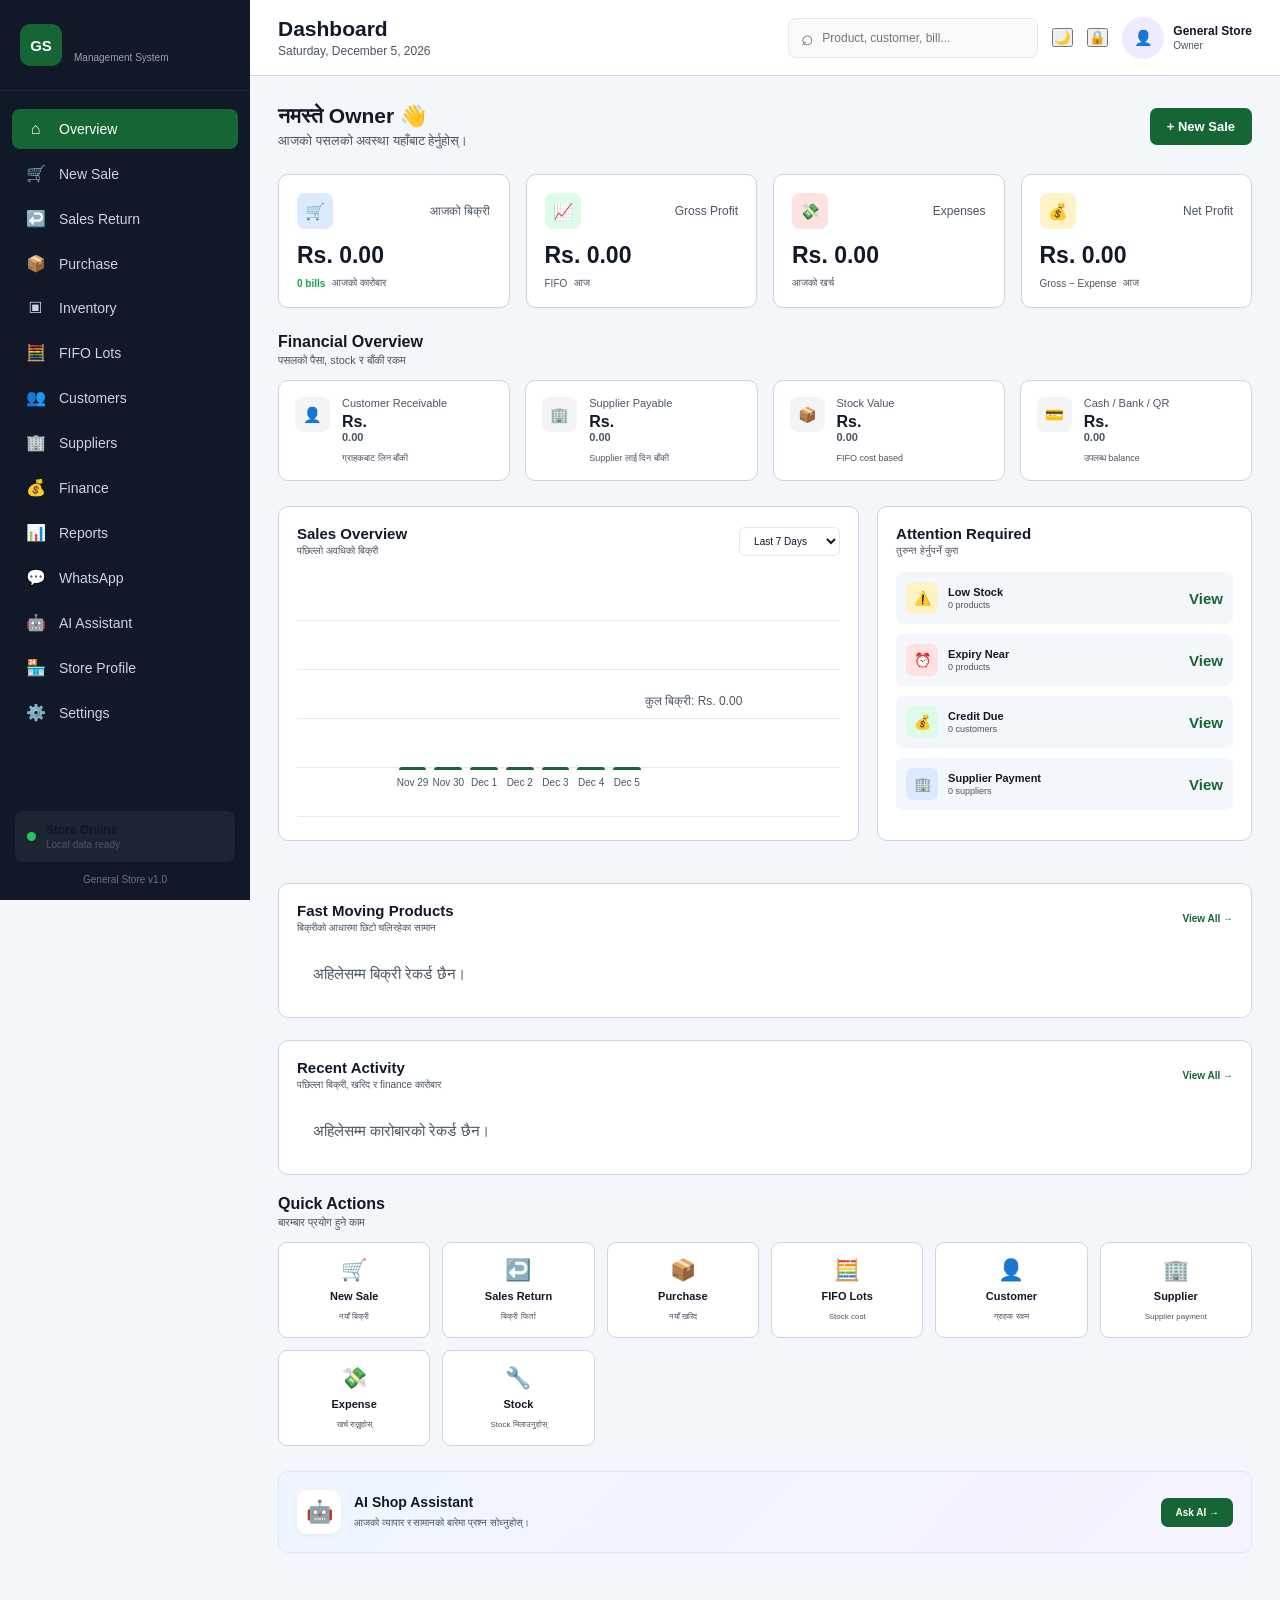
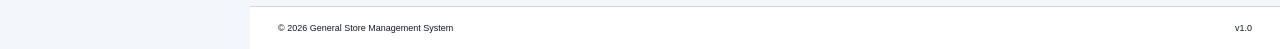
==== index.html @ 4a1b488b "Refactor HTML structure and clean up styles" ====
<!DOCTYPE html>
<html lang="ne">
<head>
  <meta charset="UTF-8">
  <meta name="viewport" content="width=device-width, initial-scale=1.0, viewport-fit=cover">
  <title>General Store Management - Dashboard</title>
  <meta name="description" content="General Store Management and Billing System">
  <meta name="theme-color" content="#071b35">

  <link rel="manifest" href="./manifest.json">
  <link rel="icon" type="image/png" sizes="192x192" href="./gs192.png">
  <link rel="apple-touch-icon" href="./gs192.png">
  <link rel="stylesheet" href="./style.css?v=20261011-2">
  <script src="./appearance.js?v=20261011-2"></script>

  <style>
    #appSplash {
      position: fixed; inset: 0; z-index: 99999;
      display: flex; align-items: center; justify-content: center;
      flex-direction: column; gap: 14px;
      background: #071b35; color: #fff;
      font-family: system-ui, sans-serif;
      transition: opacity .3s ease;
    }
    #appSplash .splash-logo {
      width: 76px; height: 76px; border-radius: 22px;
      display: grid; place-items: center;
      background: #ec00ed; color: #fff;
      font-size: 27px; font-weight: 800;
    }
    #appSplash .splash-title { font-size: 20px; font-weight: 700; }
    #appSplash .splash-loading { font-size: 13px; opacity: .75; }
    #dashboardError {
      display: none; margin: 12px; padding: 12px;
      border-radius: 10px; background: #7f1d1d; color: #fff;
      overflow-wrap: anywhere;
    }
    .bottom-navigation { display: none; }
    .profile { text-decoration: none; color: inherit; }
    .profile-avatar {
      width: 42px; height: 42px; border-radius: 50%;
      display: grid; place-items: center; overflow: hidden;
      background: #f0eaff; color: #a000b7; font-weight: 800;
    }
    .profile-avatar img { width: 100%; height: 100%; object-fit: cover; }

    @media (max-width: 768px) {
      body.dashboard-page {
        padding-bottom: calc(76px + env(safe-area-inset-bottom));
      }
      .bottom-navigation {
        position: fixed; z-index: 5000; left: 0; right: 0; bottom: 0;
        display: grid; grid-template-columns: repeat(5, minmax(0, 1fr));
        padding: 8px 3px calc(8px + env(safe-area-inset-bottom));
        background: #111b2d; border-top: 1px solid #354056;
      }
      .bottom-navigation a {
        display: flex; align-items: center; justify-content: center;
        flex-direction: column; gap: 4px; min-height: 48px;
        color: #cbd5e1; text-decoration: none;
        font-size: 10px; min-width: 0;
      }
      .bottom-navigation .nav-icon { font-size: 19px; }
      .bottom-navigation a.active { color: #ff00ee; font-weight: 700; }
      .topbar-right .profile-info { display: none; }
    }
  </style>
</head>

<body class="dashboard-page">
  <div id="appSplash" role="status" aria-live="polite">
    <div class="splash-logo">GS</div>
    <div class="splash-title">General Store</div>
    <div class="splash-loading">Dashboard खुल्दैछ...</div>
  </div>

  <div id="dashboardError" role="alert"></div>
  <div class="overlay" id="overlay"></div>

  <aside class="sidebar" id="sidebar">
    <div class="logo-area">
      <div class="logo-icon">GS</div>
      <div>
        <h2 id="sidebarStoreName">General Store</h2>
        <span>Management System</span>
      </div>
    </div>

    <nav class="sidebar-menu">
      <a href="index.html" class="menu-item active">
        <span class="menu-icon">⌂</span><span>Overview</span>
      </a>
      <a href="sale.html" class="menu-item">
        <span class="menu-icon">🛒</span><span>New Sale</span>
      </a>
      <a href="sales-return.html" class="menu-item">
        <span class="menu-icon">↩️</span><span>Sales Return</span>
      </a>
      <a href="purchase.html" class="menu-item">
        <span class="menu-icon">📦</span><span>Purchase</span>
      </a>
      <a href="inventory.html" class="menu-item">
        <span class="menu-icon">▣</span><span>Inventory</span>
      </a>
      <a href="stock-lots.html" class="menu-item">
        <span class="menu-icon">🧮</span><span>FIFO Lots</span>
      </a>
      <a href="customers.html" class="menu-item">
        <span class="menu-icon">👥</span><span>Customers</span>
      </a>
      <a href="suppliers.html" class="menu-item">
        <span class="menu-icon">🏢</span><span>Suppliers</span>
      </a>
      <a href="finance.html" class="menu-item">
        <span class="menu-icon">💰</span><span>Finance</span>
      </a>
      <a href="reports.html" class="menu-item">
        <span class="menu-icon">📊</span><span>Reports</span>
      </a>
      <a href="whatsapp.html" class="menu-item">
        <span class="menu-icon">💬</span><span>WhatsApp</span>
      </a>
      <a href="ai.html" class="menu-item">
        <span class="menu-icon">🤖</span><span>AI Assistant</span>
      </a>
      <a href="store-profile.html" class="menu-item">
        <span class="menu-icon">🏪</span><span>Store Profile</span>
      </a>
      <a href="settings.html" class="menu-item">
        <span class="menu-icon">⚙️</span><span>Settings</span>
      </a>
    </nav>

    <div class="sidebar-bottom">
      <div class="store-status">
        <span class="status-dot"></span>
        <div>
          <strong>Store Online</strong>
          <small>Local data ready</small>
        </div>
      </div>
      <div class="version">General Store v1.0</div>
    </div>
  </aside>

  <main class="main-content">
    <header class="topbar">
      <div class="topbar-left">
        <button class="mobile-menu-btn" id="menuBtn"
          type="button" aria-label="Open navigation">☰</button>
        <div>
          <h1>Dashboard</h1>
          <p id="todayDate">आजको व्यापारको अवस्था</p>
        </div>
      </div>

      <div class="topbar-right">
        <div class="search-box">
          <span>⌕</span>
          <input type="search" id="searchInput"
            placeholder="Product, customer, bill..." aria-label="Search">
        </div>
        <button class="dash-tool-btn" id="themeBtn"
          type="button" title="Dark / Light Mode">🌙</button>
        <button class="dash-tool-btn" id="lockBtn"
          type="button" title="Lock Dashboard">🔒</button>

        <a class="profile" href="store-profile.html"
          aria-label="Open store profile">
          <div class="profile-avatar" id="profileAvatar">👤</div>
          <div class="profile-info">
            <strong id="profileName">General Store</strong>
            <small id="profileRole">Owner</small>
          </div>
        </a>
      </div>
    </header>

    <section class="dashboard-content">
      <div class="welcome-section">
        <div>
          <h2 id="welcomeTitle">नमस्ते 👋</h2>
          <p>आजको पसलको अवस्था यहाँबाट हेर्नुहोस्।</p>
        </div>
        <a href="sale.html" class="primary-btn">+ New Sale</a>
      </div>

      <div class="stats-grid">
        <div class="stat-card">
          <div class="stat-top">
            <div class="stat-icon sales-icon">🛒</div>
            <span class="stat-label">आजको बिक्री</span>
          </div>
          <div class="stat-value">Rs. <span id="todaySales">0</span></div>
          <div class="stat-bottom">
            <span class="positive" id="salesChange">आज</span>
            <span>आजको कारोबार</span>
          </div>
        </div>
        <div class="stat-card">
          <div class="stat-top">
            <div class="stat-icon profit-icon">📈</div>
            <span class="stat-label">Gross Profit</span>
          </div>
          <div class="stat-value">Rs. <span id="grossProfit">0</span></div>
          <div class="stat-bottom"><span>FIFO</span><span>आज</span></div>
        </div>
        <div class="stat-card">
          <div class="stat-top">
            <div class="stat-icon expense-icon">💸</div>
            <span class="stat-label">Expenses</span>
          </div>
          <div class="stat-value">Rs. <span id="expenses">0</span></div>
          <div class="stat-bottom"><span>आजको खर्च</span></div>
        </div>
        <div class="stat-card">
          <div class="stat-top">
            <div class="stat-icon net-profit-icon">💰</div>
            <span class="stat-label">Net Profit</span>
          </div>
          <div class="stat-value">Rs. <span id="netProfit">0</span></div>
          <div class="stat-bottom"><span>Gross − Expense</span><span>आज</span></div>
        </div>
      </div>

      <div class="section-title">
        <div>
          <h3>Financial Overview</h3>
          <p>पसलको पैसा, stock र बाँकी रकम</p>
        </div>
      </div>

      <div class="finance-grid">
        <div class="finance-card">
          <div class="finance-icon">👤</div>
          <div>
            <span>Customer Receivable</span>
            <strong>Rs. <span id="customerReceivable">0</span></strong>
            <small>ग्राहकबाट लिन बाँकी</small>
          </div>
        </div>
        <div class="finance-card">
          <div class="finance-icon">🏢</div>
          <div>
            <span>Supplier Payable</span>
            <strong>Rs. <span id="supplierPayable">0</span></strong>
            <small>Supplier लाई दिन बाँकी</small>
          </div>
        </div>
        <div class="finance-card">
          <div class="finance-icon">📦</div>
          <div>
            <span>Stock Value</span>
            <strong>Rs. <span id="stockValue">0</span></strong>
            <small>FIFO cost based</small>
          </div>
        </div>
        <div class="finance-card">
          <div class="finance-icon">💳</div>
          <div>
            <span>Cash / Bank / QR</span>
            <strong>Rs. <span id="availableBalance">0</span></strong>
            <small>उपलब्ध balance</small>
          </div>
        </div>
      </div>

      <div class="dashboard-grid">
        <div class="dashboard-card sales-overview">
          <div class="card-header">
            <div>
              <h3>Sales Overview</h3>
              <p>पछिल्लो अवधिको बिक्री</p>
            </div>
            <select id="salesPeriod" aria-label="Sales period">
              <option value="7">Last 7 Days</option>
              <option value="30">Last 30 Days</option>
            </select>
          </div>
          <div class="chart-area" id="salesChart"></div>
        </div>

        <div class="dashboard-card attention-card">
          <div class="card-header">
            <div>
              <h3>Attention Required</h3>
              <p>तुरुन्त हेर्नुपर्ने कुरा</p>
            </div>
          </div>
          <div class="attention-list">
            <div class="attention-item">
              <div class="attention-icon warning">⚠️</div>
              <div class="attention-text">
                <strong>Low Stock</strong>
                <span id="lowStockCount">0 products</span>
              </div>
              <a href="inventory.html">View</a>
            </div>
            <div class="attention-item">
              <div class="attention-icon danger">⏰</div>
              <div class="attention-text">
                <strong>Expiry Near</strong>
                <span id="expiryCount">0 products</span>
              </div>
              <a href="inventory.html">View</a>
            </div>
            <div class="attention-item">
              <div class="attention-icon money">💰</div>
              <div class="attention-text">
                <strong>Credit Due</strong>
                <span id="creditDueCount">0 customers</span>
              </div>
              <a href="customers.html">View</a>
            </div>
            <div class="attention-item">
              <div class="attention-icon supplier">🏢</div>
              <div class="attention-text">
                <strong>Supplier Payment</strong>
                <span id="supplierDueCount">0 suppliers</span>
              </div>
              <a href="suppliers.html">View</a>
            </div>
          </div>
        </div>
      </div>

      <div class="dashboard-card" style="margin-top:22px">
        <div class="card-header">
          <div>
            <h3>Fast Moving Products</h3>
            <p>बिक्रीको आधारमा छिटो चलिरहेका सामान</p>
          </div>
          <a href="inventory.html" class="text-btn">View All →</a>
        </div>
        <div class="data-table-wrap" id="fastMovingArea"></div>
      </div>

      <div class="dashboard-card" style="margin-top:22px">
        <div class="card-header">
          <div>
            <h3>Recent Activity</h3>
            <p>पछिल्ला बिक्री, खरिद र finance कारोबार</p>
          </div>
          <a href="reports.html" class="text-btn">View All →</a>
        </div>
        <div class="data-table-wrap" id="recentActivityArea"></div>
      </div>

      <div class="section-title quick-title">
        <div>
          <h3>Quick Actions</h3>
          <p>बारम्बार प्रयोग हुने काम</p>
        </div>
      </div>

      <div class="quick-actions">
        <a href="sale.html" class="quick-action">
          <span>🛒</span><strong>New Sale</strong><small>नयाँ बिक्री</small>
        </a>
        <a href="sales-return.html" class="quick-action">
          <span>↩️</span><strong>Sales Return</strong><small>बिक्री फिर्ता</small>
        </a>
        <a href="purchase.html" class="quick-action">
          <span>📦</span><strong>Purchase</strong><small>नयाँ खरिद</small>
        </a>
        <a href="stock-lots.html" class="quick-action">
          <span>🧮</span><strong>FIFO Lots</strong><small>Stock cost</small>
        </a>
        <a href="customers.html" class="quick-action">
          <span>👤</span><strong>Customer</strong><small>ग्राहक रकम</small>
        </a>
        <a href="suppliers.html" class="quick-action">
          <span>🏢</span><strong>Supplier</strong><small>Supplier payment</small>
        </a>
        <a href="finance.html" class="quick-action">
          <span>💸</span><strong>Expense</strong><small>खर्च राख्नुहोस्</small>
        </a>
        <a href="inventory.html" class="quick-action">
          <span>🔧</span><strong>Stock</strong><small>Stock मिलाउनुहोस्</small>
        </a>
      </div>

      <div class="ai-card">
        <div class="ai-content">
          <div class="ai-icon">🤖</div>
          <div>
            <h3>AI Shop Assistant</h3>
            <p>आजको व्यापार र सामानको बारेमा प्रश्न सोध्नुहोस्।</p>
          </div>
        </div>
        <a href="ai.html" class="ai-btn">Ask AI →</a>
      </div>
    </section>

    <footer class="footer">
      <span>© 2026 General Store Management System</span>
      <span>v1.0</span>
    </footer>
  </main>

  <nav class="bottom-navigation" aria-label="Main navigation">
    <a href="index.html" class="active" aria-current="page">
      <span class="nav-icon">⌂</span><span>Overview</span>
    </a>
    <a href="customers.html">
      <span class="nav-icon">👥</span><span>Customer</span>
    </a>
    <a href="suppliers.html">
      <span class="nav-icon">🏢</span><span>Supplier</span>
    </a>
    <a href="store-profile.html">
      <span class="nav-icon">🏪</span><span>Profile</span>
    </a>
    <a href="settings.html">
      <span class="nav-icon">⚙️</span><span>Setting</span>
    </a>
  </nav>

  <script>
    window.addEventListener("error", function (event) {
      const box = document.getElementById("dashboardError");
      if (!box) return;
      box.style.display = "block";
      box.textContent = "JavaScript त्रुटि: " +
        (event.message || "अज्ञात त्रुटि") +
        "। फाइलको नाम र line जाँच गर्नुहोस्।";
    });

    window.addEventListener("unhandledrejection", function () {
      const box = document.getElementById("dashboardError");
      if (!box) return;
      box.style.display = "block";
      box.textContent =
        "Dashboard प्रक्रिया पूरा भएन। JavaScript त्रुटि जाँच गर्नुहोस्।";
    });

    window.addEventListener("load", function () {
      const splash = document.getElementById("appSplash");
      if (splash) {
        splash.style.opacity = "0";
        setTimeout(() => splash.remove(), 350);
      }
    });

    if ("serviceWorker" in navigator) {
      window.addEventListener("load", function () {
        navigator.serviceWorker.register("./sw.js")
          .catch(error => console.error(
            "Service worker registration failed:", error
          ));
      });
    }
  </script>

  <script src="./dashboard.js?v=20261011-2"></script>
</body>
</html>
---- style.css ----
/* =====================================================
   GENERAL STORE MANAGEMENT SYSTEM
   Main Dashboard Styles
   ===================================================== */

* {
    margin: 0;
    padding: 0;
    box-sizing: border-box;
}

:root {
    --primary: #2563eb;
    --primary-dark: #1d4ed8;

    --sidebar: #111827;
    --sidebar-hover: #1f2937;

    --bg: #f3f6fa;
    --card: #ffffff;

    --text: #111827;
    --text-light: #6b7280;
    --text-muted: #9ca3af;

    --border: #e5e7eb;

    --success: #16a34a;
    --danger: #dc2626;
    --warning: #d97706;

    --sidebar-width: 250px;
}

/* =====================================================
   BODY
   ===================================================== */

body {
    font-family:
        -apple-system,
        BlinkMacSystemFont,
        "Segoe UI",
        Roboto,
        Arial,
        sans-serif;

    background: var(--bg);
    color: var(--text);

    min-height: 100vh;
}


/* =====================================================
   SIDEBAR
   ===================================================== */

.sidebar {
    position: fixed;

    left: 0;
    top: 0;
    bottom: 0;

    width: var(--sidebar-width);

    background: var(--sidebar);

    color: #fff;

    display: flex;
    flex-direction: column;

    z-index: 1000;

    overflow-y: auto;
}


/* Logo */

.logo-area {
    display: flex;
    align-items: center;

    gap: 12px;

    padding: 24px 20px;

    border-bottom: 1px solid rgba(255, 255, 255, 0.08);
}

.logo-icon {
    width: 42px;
    height: 42px;

    border-radius: 10px;

    background: var(--primary);

    display: flex;
    align-items: center;
    justify-content: center;

    font-size: 15px;
    font-weight: 800;
}

.logo-area h2 {
    font-size: 16px;
    font-weight: 700;

    margin-bottom: 2px;
}

.logo-area span {
    font-size: 10px;
    color: #9ca3af;
}


/* Sidebar Navigation */

.sidebar-menu {
    padding: 18px 12px;

    display: flex;
    flex-direction: column;

    gap: 4px;
}

.menu-item {
    display: flex;
    align-items: center;

    gap: 13px;

    padding: 11px 13px;

    border-radius: 8px;

    color: #cbd5e1;

    text-decoration: none;

    font-size: 14px;
    font-weight: 500;

    transition: 0.2s;
}

.menu-item:hover {
    background: var(--sidebar-hover);
    color: #fff;
}

.menu-item.active {
    background: var(--primary);
    color: #fff;
}

.menu-icon {
    width: 21px;

    text-align: center;

    font-size: 16px;
}


/* Sidebar Bottom */

.sidebar-bottom {
    margin-top: auto;

    padding: 15px;
}

.store-status {
    display: flex;
    align-items: center;

    gap: 10px;

    background: rgba(255, 255, 255, 0.05);

    padding: 12px;

    border-radius: 8px;
}

.status-dot {
    width: 9px;
    height: 9px;

    border-radius: 50%;

    background: #22c55e;
}

.store-status strong {
    display: block;

    font-size: 12px;
}

.store-status small {
    display: block;

    color: #9ca3af;

    font-size: 10px;

    margin-top: 2px;
}

.version {
    text-align: center;

    color: #6b7280;

    font-size: 10px;

    margin-top: 12px;
}


/* =====================================================
   MAIN CONTENT
   ===================================================== */

.main-content {
    margin-left: var(--sidebar-width);

    min-height: 100vh;
}


/* =====================================================
   TOPBAR
   ===================================================== */

.topbar {
    height: 76px;

    background: #fff;

    border-bottom: 1px solid var(--border);

    display: flex;
    align-items: center;
    justify-content: space-between;

    padding: 0 28px;

    position: sticky;
    top: 0;

    z-index: 500;
}

.topbar-left {
    display: flex;
    align-items: center;
    gap: 15px;
}

.topbar h1 {
    font-size: 21px;
    font-weight: 700;
}

.topbar-left p {
    color: var(--text-light);

    font-size: 12px;

    margin-top: 3px;
}

.topbar-right {
    display: flex;
    align-items: center;

    gap: 14px;
}


/* Search */

.search-box {
    width: 250px;

    height: 40px;

    border: 1px solid var(--border);

    border-radius: 8px;

    display: flex;
    align-items: center;

    padding: 0 12px;

    background: #fafafa;
}

.search-box span {
    font-size: 21px;

    color: #6b7280;

    margin-right: 8px;
}

.search-box input {
    border: none;
    outline: none;

    background: transparent;

    width: 100%;

    font-size: 12px;

    color: var(--text);
}


/* Icon Button */

.icon-btn {
    width: 40px;
    height: 40px;

    border-radius: 8px;

    border: 1px solid var(--border);

    background: #fff;

    cursor: pointer;

    font-size: 17px;

    position: relative;
}

.icon-btn:hover {
    background: #f9fafb;
}

.notification-dot {
    position: absolute;

    top: 8px;
    right: 8px;

    width: 6px;
    height: 6px;

    border-radius: 50%;

    background: #ef4444;
}


/* Profile */

.profile {
    display: flex;
    align-items: center;

    gap: 9px;
}

.profile-avatar {
    width: 38px;
    height: 38px;

    border-radius: 50%;

    background: #dbeafe;

    color: var(--primary);

    display: flex;
    align-items: center;
    justify-content: center;

    font-weight: 700;
}

.profile-info strong {
    display: block;

    font-size: 12px;
}

.profile-info small {
    display: block;

    font-size: 10px;

    color: var(--text-light);

    margin-top: 2px;
}


/* Mobile menu button */

.mobile-menu-btn {
    display: none;

    border: none;

    background: transparent;

    font-size: 24px;

    cursor: pointer;
}


/* =====================================================
   DASHBOARD CONTENT
   ===================================================== */

.dashboard-content {
    padding: 28px;
}


/* Welcome */

.welcome-section {
    display: flex;
    align-items: center;
    justify-content: space-between;

    margin-bottom: 25px;
}

.welcome-section h2 {
    font-size: 21px;

    margin-bottom: 5px;
}

.welcome-section p {
    color: var(--text-light);

    font-size: 13px;
}


/* Primary Button */

.primary-btn {
    border: none;

    background: var(--primary);

    color: #fff;

    padding: 11px 17px;

    border-radius: 7px;

    font-size: 13px;

    font-weight: 600;

    cursor: pointer;

    transition: 0.2s;
}

.primary-btn:hover {
    background: var(--primary-dark);
}


/* =====================================================
   STATS
   ===================================================== */

.stats-grid {
    display: grid;

    grid-template-columns:
        repeat(4, 1fr);

    gap: 16px;

    margin-bottom: 25px;
}

.stat-card {
    background: var(--card);

    border: 1px solid var(--border);

    border-radius: 10px;

    padding: 18px;

    box-shadow:
        0 1px 2px rgba(0, 0, 0, 0.03);
}

.stat-top {
    display: flex;
    align-items: center;

    justify-content: space-between;

    margin-bottom: 13px;
}

.stat-icon {
    width: 36px;
    height: 36px;

    border-radius: 8px;

    display: flex;
    align-items: center;
    justify-content: center;

    font-size: 16px;
}

.sales-icon {
    background: #dbeafe;
}

.profit-icon {
    background: #dcfce7;
}

.expense-icon {
    background: #fee2e2;
}

.net-profit-icon {
    background: #fef3c7;
}

.stat-label {
    color: var(--text-light);

    font-size: 12px;
}

.stat-value {
    font-size: 23px;

    font-weight: 700;

    margin-bottom: 8px;
}

.stat-bottom {
    display: flex;
    align-items: center;

    gap: 7px;

    color: var(--text-muted);

    font-size: 10px;
}

.positive {
    color: var(--success);

    font-weight: 600;
}


/* =====================================================
   SECTION TITLE
   ===================================================== */

.section-title {
    margin-bottom: 13px;
}

.section-title h3 {
    font-size: 16px;

    margin-bottom: 3px;
}

.section-title p {
    color: var(--text-light);

    font-size: 11px;
}


/* =====================================================
   FINANCE
   ===================================================== */

.finance-grid {
    display: grid;

    grid-template-columns:
        repeat(4, 1fr);

    gap: 15px;

    margin-bottom: 25px;
}

.finance-card {
    background: #fff;

    border: 1px solid var(--border);

    border-radius: 10px;

    padding: 16px;

    display: flex;

    gap: 12px;

    align-items: flex-start;
}

.finance-icon {
    width: 35px;
    height: 35px;

    border-radius: 8px;

    background: #f3f4f6;

    display: flex;
    align-items: center;
    justify-content: center;

    flex-shrink: 0;
}

.finance-card span {
    display: block;

    color: var(--text-light);

    font-size: 11px;

    margin-bottom: 4px;
}

.finance-card strong {
    display: block;

    font-size: 16px;

    margin-bottom: 3px;
}

.finance-card small {
    color: var(--text-muted);

    font-size: 9px;
}


/* =====================================================
   DASHBOARD GRID
   ===================================================== */

.dashboard-grid {
    display: grid;

    grid-template-columns:
        1.55fr 1fr;

    gap: 18px;

    margin-bottom: 20px;
}


/* Dashboard Card */

.dashboard-card {
    background: #fff;

    border: 1px solid var(--border);

    border-radius: 10px;

    padding: 18px;

    margin-bottom: 20px;
}

.card-header {
    display: flex;
    align-items: center;
    justify-content: space-between;

    margin-bottom: 15px;
}

.card-header h3 {
    font-size: 15px;

    margin-bottom: 3px;
}

.card-header p {
    color: var(--text-light);

    font-size: 10px;
}

.card-header select {
    border: 1px solid var(--border);

    background: #fff;

    border-radius: 6px;

    padding: 7px 10px;

    font-size: 10px;

    outline: none;
}


/* =====================================================
   CHART
   ===================================================== */

.chart-area {
    height: 250px;

    border-radius: 8px;

    background:
        repeating-linear-gradient(
            to bottom,
            #fff 0,
            #fff 48px,
            #f3f4f6 49px
        );

    display: flex;
    align-items: center;
    justify-content: center;
}

.chart-empty {
    text-align: center;

    display: flex;
    flex-direction: column;

    align-items: center;

    gap: 6px;
}

.chart-empty-icon {
    width: 45px;
    height: 45px;

    border-radius: 50%;

    background: #eff6ff;

    display: flex;
    align-items: center;
    justify-content: center;

    font-size: 20px;

    margin-bottom: 5px;
}

.chart-empty strong {
    font-size: 12px;
}

.chart-empty span {
    font-size: 10px;

    color: var(--text-muted);
}


/* =====================================================
   ATTENTION
   ===================================================== */

.attention-list {
    display: flex;
    flex-direction: column;

    gap: 10px;
}

.attention-item {
    display: flex;
    align-items: center;

    gap: 10px;

    padding: 10px;

    background: #f9fafb;

    border-radius: 7px;
}

.attention-icon {
    width: 32px;
    height: 32px;

    border-radius: 7px;

    display: flex;
    align-items: center;
    justify-content: center;

    font-size: 14px;
}

.attention-icon.warning {
    background: #fef3c7;
}

.attention-icon.danger {
    background: #fee2e2;
}

.attention-icon.money {
    background: #dcfce7;
}

.attention-icon.supplier {
    background: #dbeafe;
}

.attention-text {
    flex: 1;
}

.attention-text strong {
    display: block;

    font-size: 11px;

    margin-bottom: 2px;
}

.attention-text span {
    display: block;

    color: var(--text-muted);

    font-size: 9px;
}

.attention-item button {
    border: none;

    background: transparent;

    color: var(--primary);

    font-size: 10px;

    font-weight: 600;

    cursor: pointer;
}


/* =====================================================
   EMPTY TABLE
   ===================================================== */

.empty-table {
    min-height: 150px;

    display: flex;
    flex-direction: column;

    align-items: center;
    justify-content: center;

    gap: 6px;

    border: 1px dashed #d1d5db;

    border-radius: 8px;

    background: #fafafa;
}

.empty-icon {
    width: 42px;
    height: 42px;

    border-radius: 50%;

    background: #f3f4f6;

    display: flex;
    align-items: center;
    justify-content: center;

    font-size: 18px;

    margin-bottom: 4px;
}

.empty-table strong {
    font-size: 11px;
}

.empty-table span {
    font-size: 9px;

    color: var(--text-muted);
}


/* =====================================================
   TEXT BUTTON
   ===================================================== */

.text-btn {
    border: none;

    background: transparent;

    color: var(--primary);

    font-size: 10px;

    font-weight: 600;

    cursor: pointer;
}


/* =====================================================
   QUICK ACTIONS
   ===================================================== */

.quick-title {
    margin-top: 5px;
}

.quick-actions {
    display: grid;

    grid-template-columns:
        repeat(6, 1fr);

    gap: 12px;

    margin-bottom: 25px;
}

.quick-action {
    background: #fff;

    border: 1px solid var(--border);

    border-radius: 9px;

    padding: 15px 10px;

    cursor: pointer;

    text-align: center;

    transition: 0.2s;
}

.quick-action:hover {
    border-color: #bfdbfe;

    transform: translateY(-2px);

    box-shadow:
        0 5px 15px rgba(0, 0, 0, 0.05);
}

.quick-action span {
    display: block;

    font-size: 21px;

    margin-bottom: 8px;
}

.quick-action strong {
    display: block;

    font-size: 11px;

    margin-bottom: 3px;
}

.quick-action small {
    color: var(--text-muted);

    font-size: 8px;
}


/* =====================================================
   AI ASSISTANT
   ===================================================== */

.ai-card {
    background:
        linear-gradient(
            135deg,
            #eff6ff,
            #f5f3ff
        );

    border: 1px solid #dbeafe;

    border-radius: 10px;

    padding: 18px;

    display: flex;
    align-items: center;
    justify-content: space-between;

    gap: 20px;

    margin-bottom: 25px;
}

.ai-content {
    display: flex;

    align-items: center;

    gap: 13px;
}

.ai-icon {
    width: 44px;
    height: 44px;

    border-radius: 10px;

    background: #fff;

    display: flex;
    align-items: center;
    justify-content: center;

    font-size: 22px;

    box-shadow:
        0 2px 6px rgba(0, 0, 0, 0.05);
}

.ai-content h3 {
    font-size: 14px;

    margin-bottom: 5px;
}

.ai-content p {
    color: var(--text-light);

    font-size: 10px;

    line-height: 1.6;

    max-width: 650px;
}

.ai-btn {
    border: none;

    background: var(--primary);

    color: #fff;

    border-radius: 7px;

    padding: 9px 14px;

    font-size: 10px;

    font-weight: 600;

    cursor: pointer;

    white-space: nowrap;
}


/* =====================================================
   FOOTER
   ===================================================== */

.footer {
    border-top: 1px solid var(--border);

    background: #fff;

    padding: 16px 28px;

    display: flex;
    justify-content: space-between;

    color: var(--text-muted);

    font-size: 9px;
}


/* =====================================================
   MOBILE OVERLAY
   ===================================================== */

.overlay {
    display: none;

    position: fixed;

    inset: 0;

    background: rgba(0, 0, 0, 0.45);

    z-index: 900;
}


/* =====================================================
   TABLET
   ===================================================== */

@media (max-width: 1100px) {

    :root {
        --sidebar-width: 220px;
    }

    .stats-grid,
    .finance-grid {
        grid-template-columns:
            repeat(2, 1fr);
    }

    .quick-actions {
        grid-template-columns:
            repeat(3, 1fr);
    }

    .search-box {
        width: 200px;
    }
}


/* =====================================================
   MOBILE
   ===================================================== */

@media (max-width: 760px) {

    .sidebar {
        transform: translateX(-100%);

        transition: transform 0.25s ease;
    }

    .sidebar.open {
        transform: translateX(0);
    }

    .overlay.show {
        display: block;
    }

    .main-content {
        margin-left: 0;
    }

    .topbar {
        height: 68px;

        padding: 0 15px;
    }

    .mobile-menu-btn {
        display: block;
    }

    .topbar h1 {
        font-size: 18px;
    }

    .topbar-left p {
        font-size: 10px;
    }

    .search-box {
        display: none;
    }

    .profile-info {
        display: none;
    }

    .topbar-right {
        gap: 8px;
    }

    .dashboard-content {
        padding: 18px 14px;
    }

    .welcome-section {
        align-items: flex-start;

        gap: 15px;
    }

    .welcome-section h2 {
        font-size: 17px;
    }

    .welcome-section p {
        font-size: 10px;
    }

    .primary-btn {
        padding: 9px 12px;

        font-size: 10px;
    }

    .stats-grid,
    .finance-grid {
        grid-template-columns:
            repeat(2, 1fr);

        gap: 10px;
    }

    .stat-card {
        padding: 13px;
    }

    .stat-value {
        font-size: 17px;
    }

    .stat-label {
        font-size: 9px;
    }

    .stat-icon {
        width: 30px;
        height: 30px;

        font-size: 13px;
    }

    .dashboard-grid {
        grid-template-columns: 1fr;

        gap: 0;
    }

    .dashboard-card {
        padding: 14px;
    }

    .chart-area {
        height: 190px;
    }

    .quick-actions {
        grid-template-columns:
            repeat(2, 1fr);

        gap: 9px;
    }

    .quick-action {
        padding: 13px 7px;
    }

    .ai-card {
        align-items: flex-start;

        flex-direction: column;
    }

    .ai-btn {
        width: 100%;
    }

    .footer {
        padding: 13px 15px;

        font-size: 8px;
    }
}


/* =====================================================
   SMALL MOBILE
   ===================================================== */

@media (max-width: 420px) {

    .stats-grid,
    .finance-grid {
        grid-template-columns: 1fr;
    }

    .welcome-section {
        flex-direction: column;
    }

    .primary-btn {
        width: 100%;
    }

    .profile-avatar {
        width: 34px;
        height: 34px;
    }

    .notification-btn {
        width: 34px;
        height: 34px;
    }

    .finance-card {
        padding: 13px;
    }

    .section-title h3 {
        font-size: 14px;
    }
}

/* =====================================================
   INVENTORY PAGE
   ===================================================== */


/* Inventory Filter */

.inventory-filter {
    display: grid;

    grid-template-columns:
        1.5fr 1fr 1fr;

    gap: 10px;

    margin-bottom: 18px;
}

.inventory-filter input,
.inventory-filter select {
    width: 100%;

    height: 40px;

    border: 1px solid var(--border);

    border-radius: 7px;

    background: #fff;

    padding: 0 12px;

    font-size: 11px;

    color: var(--text);

    outline: none;
}

.inventory-filter input:focus,
.inventory-filter select:focus {
    border-color: var(--primary);

    box-shadow:
        0 0 0 2px rgba(37, 99, 235, 0.08);
}


/* Inventory Table */

.inventory-table-wrapper {
    width: 100%;

    overflow-x: auto;

    border: 1px solid var(--border);

    border-radius: 8px;
}

.inventory-table {
    width: 100%;

    min-width: 850px;

    border-collapse: collapse;

    background: #fff;
}

.inventory-table th {
    background: #f8fafc;

    color: #6b7280;

    font-size: 10px;

    font-weight: 600;

    text-align: left;

    padding: 12px;

    border-bottom: 1px solid var(--border);

    white-space: nowrap;
}

.inventory-table td {
    padding: 12px;

    border-bottom: 1px solid #f1f5f9;

    font-size: 11px;

    vertical-align: middle;
}

.inventory-table tbody tr:last-child td {
    border-bottom: none;
}

.inventory-table tbody tr:hover {
    background: #fafcff;
}


/* Empty Inventory */

.empty-inventory {
    height: 220px;

    text-align: center;

    color: var(--text-muted);
}

.empty-inventory div {
    width: 50px;
    height: 50px;

    border-radius: 50%;

    background: #f3f4f6;

    display: flex;

    align-items: center;
    justify-content: center;

    margin: 0 auto 10px;

    font-size: 22px;
}

.empty-inventory strong {
    display: block;

    color: var(--text);

    font-size: 12px;

    margin-bottom: 5px;
}

.empty-inventory span {
    font-size: 10px;
}


/* Product Status */

.stock-status {
    display: inline-flex;

    align-items: center;

    gap: 5px;

    padding: 4px 8px;

    border-radius: 20px;

    font-size: 9px;

    font-weight: 600;
}

.stock-status.in-stock {
    background: #dcfce7;

    color: #15803d;
}

.stock-status.low-stock {
    background: #fef3c7;

    color: #b45309;
}

.stock-status.out-stock {
    background: #fee2e2;

    color: #b91c1c;
}


/* Product Name */

.product-name-cell {
    display: flex;

    align-items: center;

    gap: 9px;
}

.product-image-small {
    width: 32px;
    height: 32px;

    border-radius: 7px;

    background: #eff6ff;

    display: flex;

    align-items: center;
    justify-content: center;

    font-size: 14px;

    flex-shrink: 0;
}

.product-name-cell strong {
    display: block;

    font-size: 11px;

    color: var(--text);
}

.product-name-cell small {
    display: block;

    color: var(--text-muted);

    font-size: 8px;

    margin-top: 2px;
}


/* Table Action */

.table-action-btn {
    border: 1px solid var(--border);

    background: #fff;

    color: var(--text-light);

    width: 29px;
    height: 29px;

    border-radius: 6px;

    cursor: pointer;

    font-size: 13px;
}

.table-action-btn:hover {
    background: #f3f4f6;

    color: var(--primary);
}


/* =====================================================
   MODAL
   ===================================================== */

.modal-overlay {
    position: fixed;

    inset: 0;

    background: rgba(15, 23, 42, 0.55);

    display: none;

    align-items: center;
    justify-content: center;

    padding: 20px;

    z-index: 2000;
}

.modal-overlay.show {
    display: flex;
}

.product-modal {
    width: 100%;

    max-width: 650px;

    max-height: 90vh;

    overflow-y: auto;

    background: #fff;

    border-radius: 12px;

    box-shadow:
        0 20px 50px rgba(0, 0, 0, 0.2);
}


/* Modal Header */

.modal-header {
    display: flex;

    align-items: flex-start;

    justify-content: space-between;

    padding: 20px;

    border-bottom: 1px solid var(--border);
}

.modal-header h3 {
    font-size: 16px;

    margin-bottom: 4px;
}

.modal-header p {
    color: var(--text-light);

    font-size: 10px;
}

.modal-close {
    width: 30px;
    height: 30px;

    border: none;

    background: #f3f4f6;

    border-radius: 7px;

    font-size: 20px;

    color: #6b7280;

    cursor: pointer;
}

.modal-close:hover {
    background: #e5e7eb;

    color: #111827;
}


/* Form */

#productForm {
    padding: 20px;
}

.form-grid {
    display: grid;

    grid-template-columns:
        repeat(2, 1fr);

    gap: 15px;
}

.form-group {
    display: flex;

    flex-direction: column;

    gap: 6px;
}

.form-group.full {
    grid-column: 1 / -1;
}

.form-group label {
    font-size: 10px;

    font-weight: 600;

    color: #374151;
}

.form-group input,
.form-group select {
    width: 100%;

    height: 40px;

    border: 1px solid var(--border);

    border-radius: 7px;

    padding: 0 11px;

    font-size: 11px;

    outline: none;

    background: #fff;

    color: var(--text);
}

.form-group input:focus,
.form-group select:focus {
    border-color: var(--primary);

    box-shadow:
        0 0 0 2px rgba(37, 99, 235, 0.08);
}


/* Checkbox */

.checkbox-label {
    display: flex !important;

    flex-direction: row !important;

    align-items: center;

    gap: 8px;

    cursor: pointer;

    font-weight: 500 !important;
}

.checkbox-label input {
    width: 16px !important;
    height: 16px !important;

    accent-color: var(--primary);

    cursor: pointer;
}


/* Modal Actions */

.modal-actions {
    display: flex;

    justify-content: flex-end;

    gap: 9px;

    padding-top: 20px;

    margin-top: 20px;

    border-top: 1px solid var(--border);
}

.secondary-btn {
    border: 1px solid var(--border);

    background: #fff;

    color: #374151;

    padding: 10px 16px;

    border-radius: 7px;

    font-size: 11px;

    font-weight: 600;

    cursor: pointer;
}

.secondary-btn:hover {
    background: #f9fafb;
}


/* =====================================================
   INVENTORY MOBILE
   ===================================================== */

@media (max-width: 760px) {

    .inventory-filter {
        grid-template-columns: 1fr;

        gap: 8px;
    }

    .inventory-filter input,
    .inventory-filter select {
        height: 38px;
    }

    .product-modal {
        max-height: 94vh;

        border-radius: 10px;
    }

    .modal-header {
        padding: 16px;
    }

    #productForm {
        padding: 16px;
    }

    .form-grid {
        grid-template-columns: 1fr;

        gap: 12px;
    }

    .form-group.full {
        grid-column: auto;
    }

    .modal-actions {
        flex-direction: column-reverse;
    }

    .modal-actions button {
        width: 100%;
    }
}


/* ===== DASHBOARD FINAL READABILITY FIX ===== */

.dashboard-page {
    --dash-bg: #f3f6fa;
    --dash-card: #ffffff;
    --dash-text: #111827;
    --dash-muted: #4b5563;
    --dash-border: #d1d5db;
    background: var(--dash-bg) !important;
    color: var(--dash-text) !important;
}

html[data-theme="dark"] .dashboard-page {
    --dash-bg: #111827;
    --dash-card: #1f2937;
    --dash-text: #f3f4f6;
    --dash-muted: #cbd5e1;
    --dash-border: #374151;
}

.dashboard-page .topbar,
.dashboard-page .stat-card,
.dashboard-page .finance-card,
.dashboard-page .dashboard-card,
.dashboard-page .quick-action,
.dashboard-page .footer {
    background: var(--dash-card) !important;
    color: var(--dash-text) !important;
    border-color: var(--dash-border) !important;
}

.dashboard-page h1,
.dashboard-page h2,
.dashboard-page h3,
.dashboard-page strong,
.dashboard-page .stat-value,
.dashboard-page .finance-card strong,
.dashboard-page .quick-action strong {
    color: var(--dash-text) !important;
}

.dashboard-page p,
.dashboard-page small,
.dashboard-page .stat-label,
.dashboard-page .stat-bottom,
.dashboard-page .finance-card span,
.dashboard-page .finance-card small,
.dashboard-page .profile-info small,
.dashboard-page .card-header p,
.dashboard-page .section-title p,
.dashboard-page .welcome-section p {
    color: var(--dash-muted) !important;
}

.dashboard-page a {
    text-decoration: none;
}

.dashboard-page .menu-item {
    color: #cbd5e1 !important;
}

.dashboard-page .menu-item.active {
    color: #ffffff !important;
}

.dashboard-page .primary-btn,
.dashboard-page .ai-btn {
    background: var(--primary, #166534);
    color: #ffffff !important;
}

.dashboard-page .text-btn,
.dashboard-page .attention-item a {
    color: var(--primary, #166534);
    font-weight: 600;
}

.dashboard-page .attention-item {
    background: var(--dash-bg) !important;
}

.dashboard-page .search-box,
.dashboard-page .search-box input,
.dashboard-page .card-header select {
    color: var(--dash-text);
}

.dashboard-page .chart-area {
    background: repeating-linear-gradient(
        to bottom,
        var(--dash-card) 0,
        var(--dash-card) 48px,
        var(--dash-border) 49px
    );
}

.dashboard-page .empty-table {
    background: var(--dash-bg);
    color: var(--dash-text);
    border-color: var(--dash-border);
}

.dashboard-page .quick-action small,
.dashboard-page .attention-text span {
    color: var(--dash-muted) !important;
}

@media (max-width: 420px) {
    .dashboard-page .stats-grid,
    .dashboard-page .finance-grid {
        grid-template-columns: repeat(2, minmax(0, 1fr));
    }

    .dashboard-page .stat-card,
    .dashboard-page .finance-card {
        min-width: 0;
        padding: 11px;
    }

    .dashboard-page .stat-value {
        font-size: 16px;
        overflow-wrap: anywhere;
    }

    .dashboard-page .finance-card strong {
        font-size: 13px;
        overflow-wrap: anywhere;
    }
}

@media (max-width: 760px) {
    .dashboard-content {
        padding: 16px 12px;
    }

    .topbar {
        padding-left: 12px;
        padding-right: 12px;
    }

    .stat-card,
    .finance-card,
    .dashboard-card {
        min-width: 0;
    }

    .stat-value {
        overflow-wrap: anywhere;
    }
}
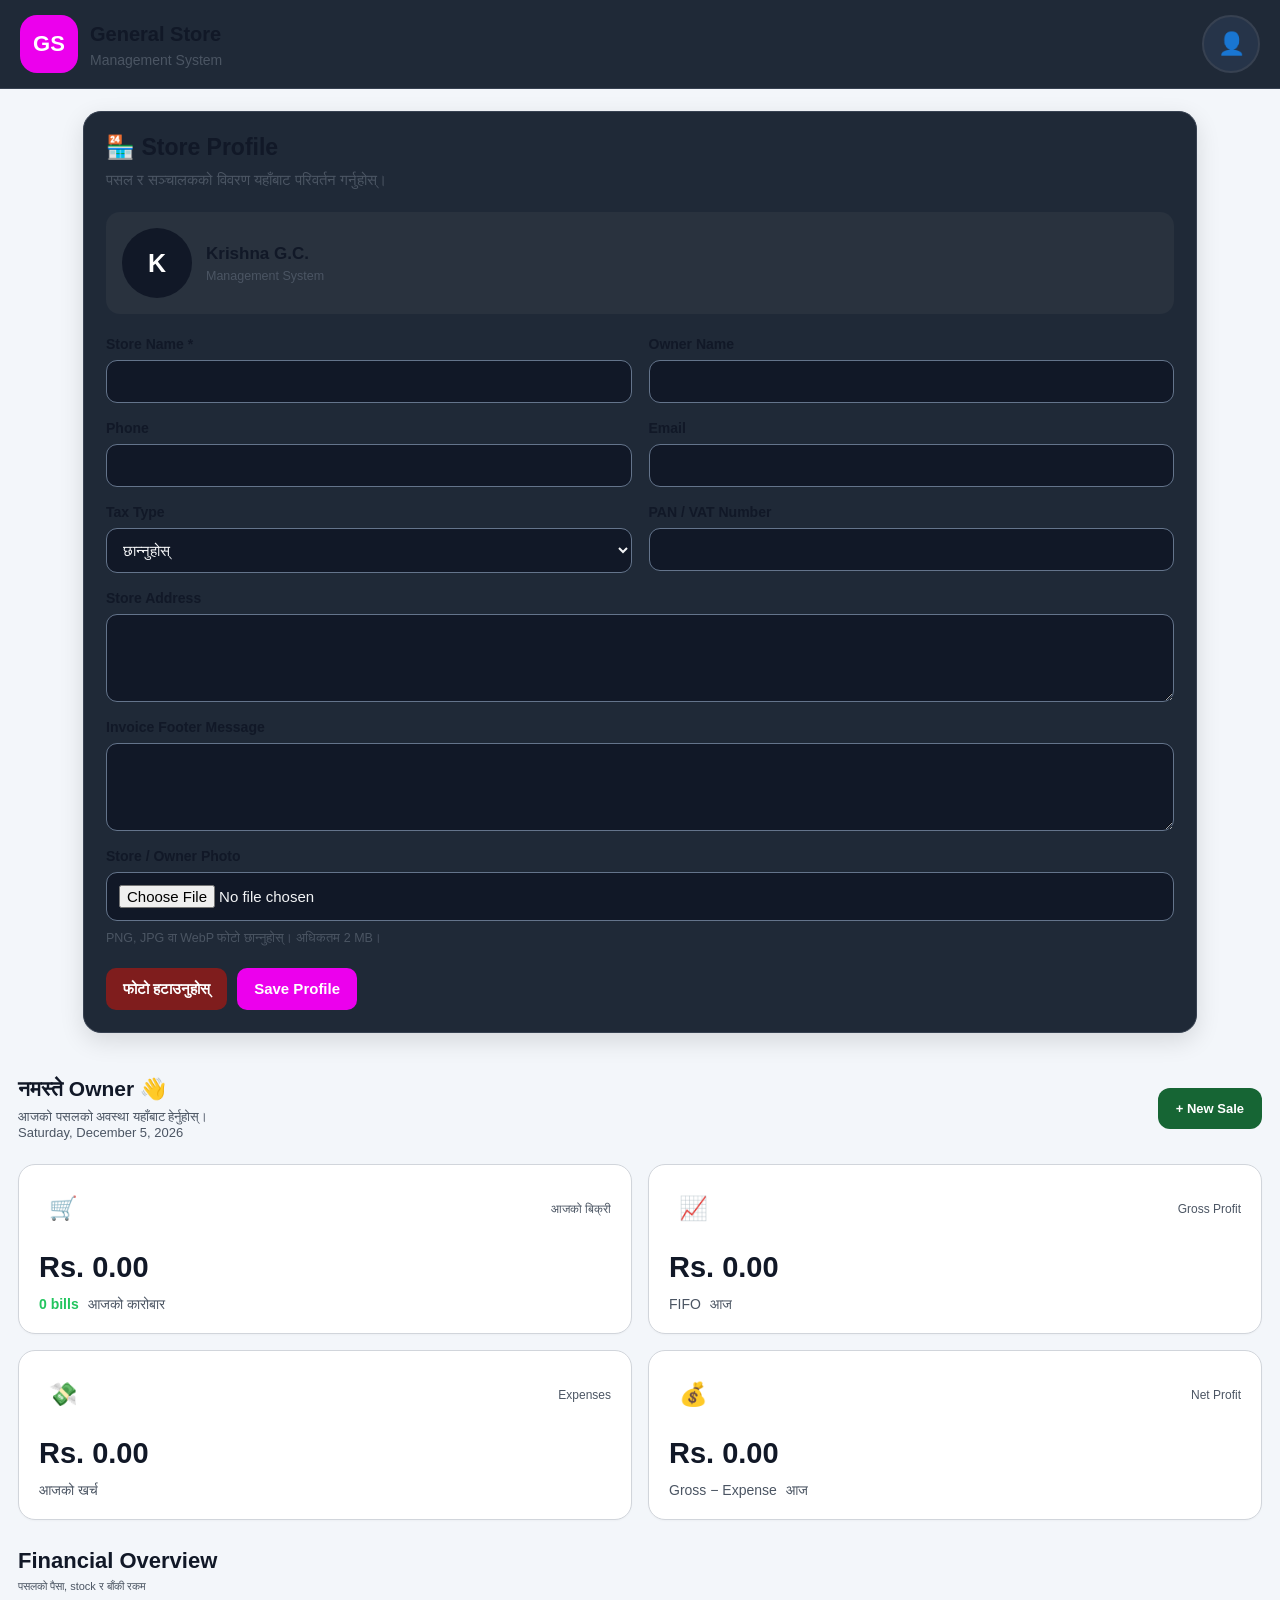
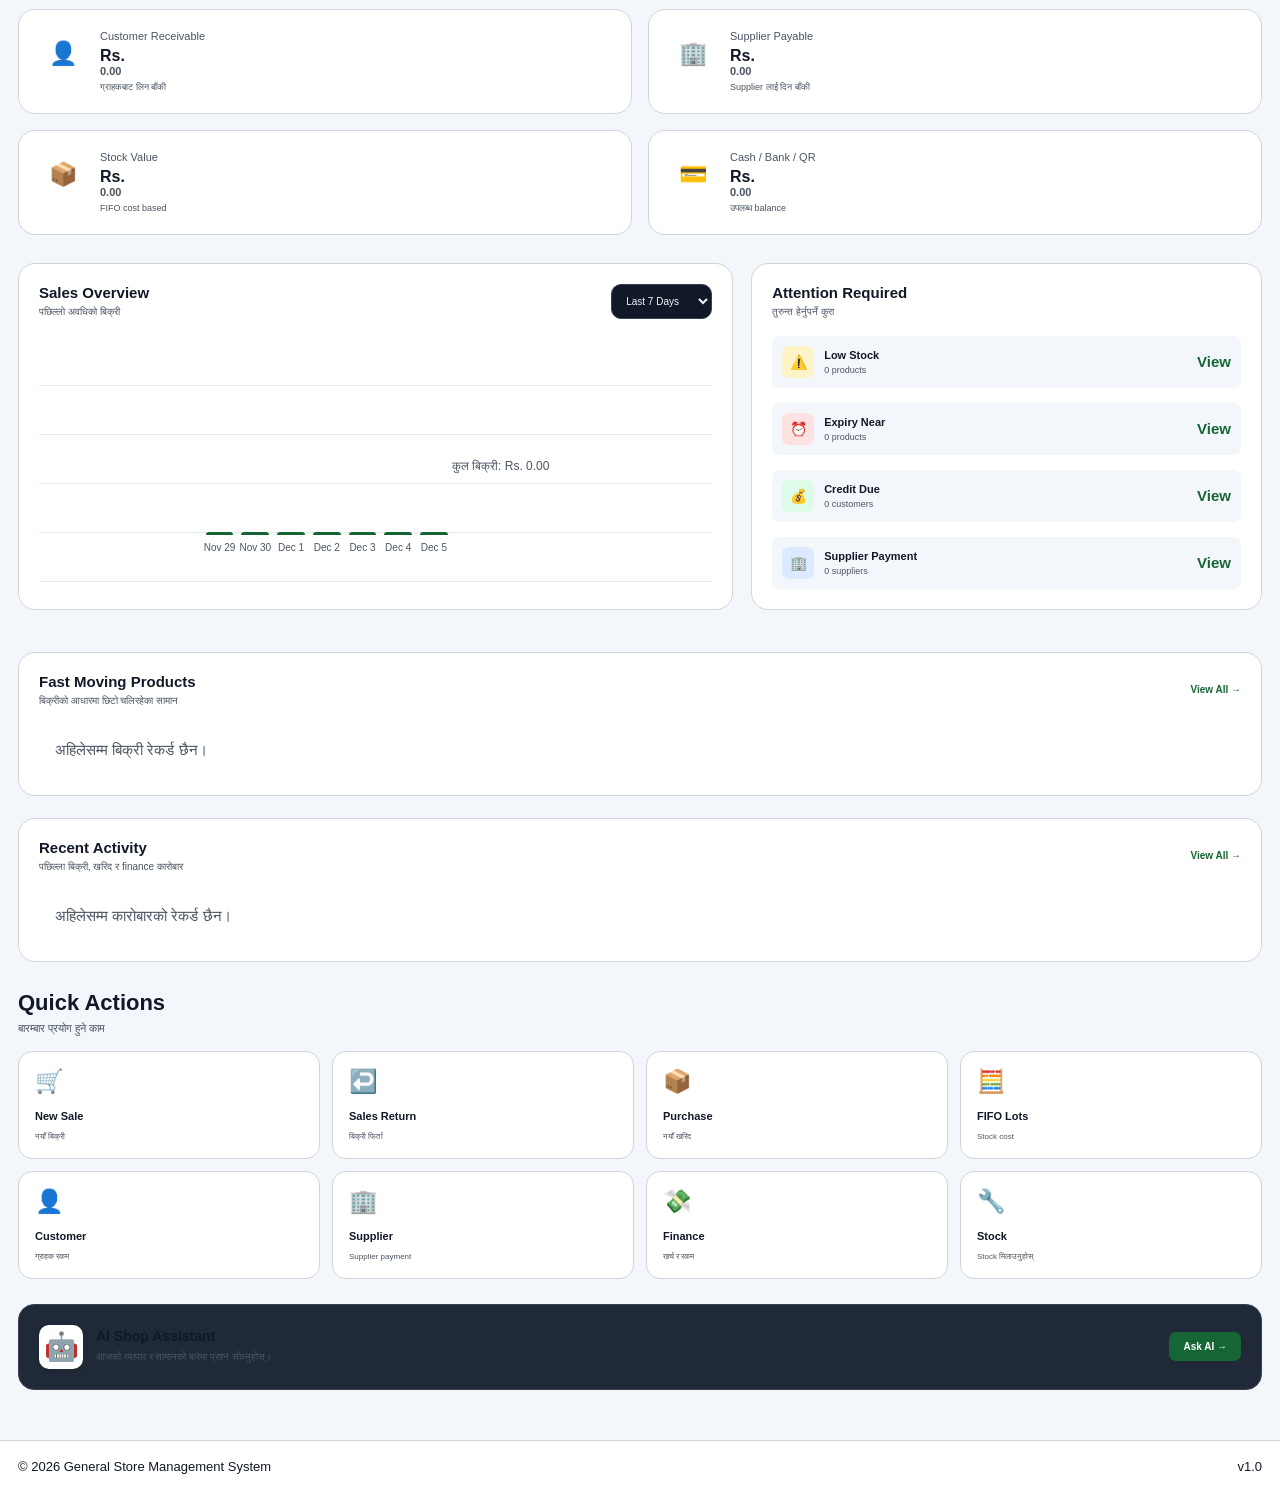
==== commit 1a4da69f: "Update print statement from 'Hello' to 'Goodbye'" ====
--- a/index.html
+++ b/index.html
@@ -4,427 +4,1030 @@
 <head>
   <meta charset="UTF-8">
   <meta name="viewport" content="width=device-width, initial-scale=1.0, viewport-fit=cover">
+  <meta name="theme-color" content="#071b35">
+  <meta name="description" content="General Store Management and Billing System">
   <title>General Store Management - Dashboard</title>
-  <meta name="description" content="General Store Management and Billing System">
-  <meta name="theme-color" content="#071b35">
 
   <link rel="manifest" href="./manifest.json">
   <link rel="icon" type="image/png" sizes="192x192" href="./gs192.png">
   <link rel="apple-touch-icon" href="./gs192.png">
-  <link rel="stylesheet" href="./style.css?v=20261011-2">
-  <script src="./appearance.js?v=20261011-2"></script>
+  <link rel="stylesheet" href="./style.css?v=20261011-3">
+  <script src="./appearance.js?v=20261011-3"></script>
 
   <style>
-    #appSplash {
-      position: fixed; inset: 0; z-index: 99999;
-      display: flex; align-items: center; justify-content: center;
-      flex-direction: column; gap: 14px;
-      background: #071b35; color: #fff;
-      font-family: system-ui, sans-serif;
-      transition: opacity .3s ease;
-    }
-    #appSplash .splash-logo {
-      width: 76px; height: 76px; border-radius: 22px;
-      display: grid; place-items: center;
-      background: #ec00ed; color: #fff;
-      font-size: 27px; font-weight: 800;
-    }
-    #appSplash .splash-title { font-size: 20px; font-weight: 700; }
-    #appSplash .splash-loading { font-size: 13px; opacity: .75; }
+    :root {
+      --gs-accent: #ec00ed;
+      --gs-bg: #111827;
+      --gs-card: #1f2937;
+      --gs-border: #374151;
+      --gs-text: #f3f4f6;
+      --gs-muted: #aeb8c7;
+    }
+
+    * { box-sizing: border-box; }
+
+    body.dashboard-page {
+      margin: 0;
+      background: var(--gs-bg);
+      color: var(--gs-text);
+      min-height: 100vh;
+      padding-bottom: calc(78px + env(safe-area-inset-bottom));
+    }
+
+    button, input, select, textarea { font: inherit; }
+    button, a { -webkit-tap-highlight-color: transparent; }
+
+    .gs-header {
+      position: relative;
+      z-index: 10;
+      display: flex;
+      align-items: center;
+      justify-content: space-between;
+      gap: 14px;
+      padding: 15px 20px;
+      background: var(--gs-card);
+      border-bottom: 1px solid var(--gs-border);
+    }
+
+    .gs-brand {
+      display: flex;
+      align-items: center;
+      gap: 12px;
+      min-width: 0;
+    }
+
+    .gs-brand-logo {
+      width: 58px;
+      height: 58px;
+      border-radius: 17px;
+      display: grid;
+      place-items: center;
+      flex-shrink: 0;
+      background: var(--gs-accent);
+      color: white;
+      font-size: 22px;
+      font-weight: 900;
+    }
+
+    .gs-brand-copy { min-width: 0; }
+    .gs-brand-copy h1 {
+      margin: 0;
+      font-size: 20px;
+      line-height: 1.35;
+      overflow-wrap: anywhere;
+    }
+
+    .gs-brand-copy p {
+      margin: 4px 0 0;
+      color: var(--gs-muted);
+      font-size: 14px;
+    }
+
+    .gs-header-avatar {
+      width: 58px;
+      height: 58px;
+      flex: 0 0 58px;
+      border-radius: 50%;
+      overflow: hidden;
+      display: grid;
+      place-items: center;
+      background: #263449;
+      border: 2px solid var(--gs-border);
+      font-size: 22px;
+      font-weight: 800;
+      cursor: default;
+      pointer-events: none;
+    }
+
+    .gs-header-avatar img,
+    .gs-profile-avatar img {
+      width: 100%;
+      height: 100%;
+      display: block;
+      object-fit: cover;
+    }
+
+    .gs-profile-layout {
+      max-width: 1150px;
+      margin: 22px auto;
+      padding: 0 18px;
+    }
+
+    .gs-profile-card {
+      background: var(--gs-card);
+      border: 1px solid var(--gs-border);
+      border-radius: 18px;
+      padding: 22px;
+      box-shadow: 0 8px 24px rgba(0,0,0,.12);
+    }
+
+    .gs-profile-title {
+      margin: 0 0 7px;
+      font-size: 23px;
+    }
+
+    .gs-profile-description {
+      margin: 0 0 20px;
+      color: var(--gs-muted);
+      line-height: 1.6;
+    }
+
+    .gs-profile-preview {
+      display: flex;
+      align-items: center;
+      gap: 14px;
+      padding: 16px;
+      margin-bottom: 22px;
+      border-radius: 14px;
+      background: rgba(127,127,127,.10);
+    }
+
+    .gs-profile-avatar {
+      width: 70px;
+      height: 70px;
+      flex: 0 0 70px;
+      overflow: hidden;
+      border-radius: 50%;
+      display: grid;
+      place-items: center;
+      background: #111827;
+      color: white;
+      font-size: 25px;
+      font-weight: 800;
+    }
+
+    .gs-profile-preview strong,
+    .gs-profile-preview small {
+      display: block;
+      overflow-wrap: anywhere;
+    }
+
+    .gs-profile-preview strong { font-size: 17px; }
+    .gs-profile-preview small {
+      margin-top: 5px;
+      color: var(--gs-muted);
+    }
+
+    .gs-profile-form {
+      display: grid;
+      grid-template-columns: repeat(2, minmax(0, 1fr));
+      gap: 17px;
+    }
+
+    .gs-profile-field {
+      display: flex;
+      flex-direction: column;
+      gap: 8px;
+      min-width: 0;
+    }
+
+    .gs-profile-field.full { grid-column: 1 / -1; }
+
+    .gs-profile-field label {
+      font-size: 14px;
+      font-weight: 700;
+    }
+
+    .gs-profile-field input,
+    .gs-profile-field select,
+    .gs-profile-field textarea {
+      width: 100%;
+      min-width: 0;
+      padding: 12px;
+      border: 1px solid #64748b;
+      border-radius: 11px;
+      background: var(--gs-bg);
+      color: var(--gs-text);
+      outline-offset: 2px;
+    }
+
+    .gs-profile-field textarea {
+      min-height: 88px;
+      resize: vertical;
+    }
+
+    .gs-profile-field small {
+      color: var(--gs-muted);
+      line-height: 1.5;
+    }
+
+    .gs-profile-actions {
+      display: flex;
+      flex-wrap: wrap;
+      gap: 10px;
+      margin-top: 20px;
+    }
+
+    .gs-button {
+      border: 0;
+      border-radius: 10px;
+      padding: 12px 17px;
+      cursor: pointer;
+      font-weight: 700;
+    }
+
+    .gs-save {
+      background: var(--gs-accent);
+      color: white;
+    }
+
+    .gs-secondary {
+      background: #374151;
+      color: white;
+    }
+
+    .gs-danger {
+      background: #7f1d1d;
+      color: white;
+    }
+
+    #gsProfileStatus {
+      display: none;
+      padding: 12px;
+      margin-top: 16px;
+      border-radius: 10px;
+      background: #14532d;
+      color: #dcfce7;
+      overflow-wrap: anywhere;
+    }
+
+    #gsProfileStatus.error {
+      background: #7f1d1d;
+      color: #fee2e2;
+    }
+
     #dashboardError {
-      display: none; margin: 12px; padding: 12px;
-      border-radius: 10px; background: #7f1d1d; color: #fff;
+      display: none;
+      margin: 12px 18px;
+      padding: 12px;
+      border-radius: 10px;
+      background: #7f1d1d;
+      color: white;
       overflow-wrap: anywhere;
     }
-    .bottom-navigation { display: none; }
-    .profile { text-decoration: none; color: inherit; }
-    .profile-avatar {
-      width: 42px; height: 42px; border-radius: 50%;
-      display: grid; place-items: center; overflow: hidden;
-      background: #f0eaff; color: #a000b7; font-weight: 800;
-    }
-    .profile-avatar img { width: 100%; height: 100%; object-fit: cover; }
-
-    @media (max-width: 768px) {
-      body.dashboard-page {
-        padding-bottom: calc(76px + env(safe-area-inset-bottom));
-      }
-      .bottom-navigation {
-        position: fixed; z-index: 5000; left: 0; right: 0; bottom: 0;
-        display: grid; grid-template-columns: repeat(5, minmax(0, 1fr));
-        padding: 8px 3px calc(8px + env(safe-area-inset-bottom));
-        background: #111b2d; border-top: 1px solid #354056;
-      }
-      .bottom-navigation a {
-        display: flex; align-items: center; justify-content: center;
-        flex-direction: column; gap: 4px; min-height: 48px;
-        color: #cbd5e1; text-decoration: none;
-        font-size: 10px; min-width: 0;
-      }
-      .bottom-navigation .nav-icon { font-size: 19px; }
-      .bottom-navigation a.active { color: #ff00ee; font-weight: 700; }
-      .topbar-right .profile-info { display: none; }
+
+    .dashboard-content {
+      max-width: 1500px;
+      margin: 0 auto;
+      padding: 12px 18px 25px;
+    }
+
+    .welcome-section {
+      display: flex;
+      align-items: center;
+      justify-content: space-between;
+      flex-wrap: wrap;
+      gap: 14px;
+      margin: 10px 0 24px;
+    }
+
+    .welcome-section h2 { margin: 0 0 8px; }
+    .welcome-section p { margin: 0; color: var(--gs-muted); }
+
+    .primary-btn,
+    .text-btn {
+      display: inline-flex;
+      align-items: center;
+      justify-content: center;
+      text-decoration: none;
+    }
+
+    .primary-btn {
+      padding: 13px 18px;
+      border-radius: 12px;
+      background: var(--gs-accent);
+      color: white;
+      font-weight: 800;
+    }
+
+    .stats-grid,
+    .finance-grid {
+      display: grid;
+      grid-template-columns: repeat(2, minmax(0, 1fr));
+      gap: 16px;
+      margin-bottom: 28px;
+    }
+
+    .stat-card,
+    .finance-card,
+    .dashboard-card {
+      min-width: 0;
+      padding: 20px;
+      border: 1px solid var(--gs-border);
+      border-radius: 17px;
+      background: var(--gs-card);
+    }
+
+    .stat-top {
+      display: flex;
+      align-items: center;
+      justify-content: space-between;
+      gap: 10px;
+    }
+
+    .stat-icon,
+    .finance-icon {
+      width: 48px;
+      height: 48px;
+      display: grid;
+      place-items: center;
+      flex-shrink: 0;
+      border-radius: 12px;
+      background: rgba(255,255,255,.09);
+      font-size: 23px;
+    }
+
+    .stat-label,
+    .finance-card span { color: var(--gs-muted); }
+
+    .stat-value {
+      margin-top: 18px;
+      font-size: clamp(21px, 3vw, 29px);
+      font-weight: 800;
+      overflow-wrap: anywhere;
+    }
+
+    .stat-bottom {
+      display: flex;
+      flex-wrap: wrap;
+      gap: 9px;
+      margin-top: 12px;
+      color: var(--gs-muted);
+      font-size: 14px;
+    }
+
+    .positive { color: #22c55e; }
+
+    .section-title { margin: 28px 0 16px; }
+    .section-title h3 { margin: 0 0 6px; font-size: 22px; }
+    .section-title p { margin: 0; color: var(--gs-muted); }
+
+    .finance-card {
+      display: flex;
+      align-items: flex-start;
+      gap: 13px;
+    }
+
+    .finance-card > div:last-child { min-width: 0; }
+    .finance-card span,
+    .finance-card strong,
+    .finance-card small { display: block; }
+
+    .finance-card strong {
+      margin: 5px 0;
+      overflow-wrap: anywhere;
+    }
+
+    .finance-card small { color: var(--gs-muted); }
+
+    .dashboard-grid {
+      display: grid;
+      grid-template-columns: minmax(0, 1.4fr) minmax(0, 1fr);
+      gap: 18px;
+    }
+
+    .card-header {
+      display: flex;
+      align-items: center;
+      justify-content: space-between;
+      flex-wrap: wrap;
+      gap: 12px;
+      margin-bottom: 18px;
+    }
+
+    .card-header h3 { margin: 0 0 5px; }
+    .card-header p { margin: 0; color: var(--gs-muted); }
+
+    #salesPeriod {
+      padding: 10px;
+      border: 1px solid var(--gs-border);
+      border-radius: 10px;
+      background: var(--gs-bg);
+      color: var(--gs-text);
+    }
+
+    .chart-area { min-height: 180px; overflow-x: auto; }
+    .attention-list { display: grid; gap: 15px; }
+
+    .attention-item {
+      display: flex;
+      align-items: center;
+      gap: 10px;
+      min-width: 0;
+    }
+
+    .attention-text { flex: 1; min-width: 0; }
+    .attention-text strong,
+    .attention-text span { display: block; }
+    .attention-text span { color: var(--gs-muted); margin-top: 4px; }
+
+    .attention-item a,
+    .text-btn { color: #d946ef; }
+
+    .data-table-wrap { width: 100%; overflow-x: auto; }
+
+    .quick-actions {
+      display: grid;
+      grid-template-columns: repeat(4, minmax(0, 1fr));
+      gap: 12px;
+    }
+
+    .quick-action {
+      display: flex;
+      flex-direction: column;
+      align-items: flex-start;
+      gap: 7px;
+      min-width: 0;
+      padding: 16px;
+      border: 1px solid var(--gs-border);
+      border-radius: 14px;
+      background: var(--gs-card);
+      color: var(--gs-text);
+      text-decoration: none;
+    }
+
+    .quick-action > span { font-size: 23px; }
+    .quick-action small { color: var(--gs-muted); }
+
+    .ai-card {
+      display: flex;
+      align-items: center;
+      justify-content: space-between;
+      flex-wrap: wrap;
+      gap: 15px;
+      margin-top: 22px;
+      padding: 20px;
+      border: 1px solid var(--gs-border);
+      border-radius: 16px;
+      background: var(--gs-card);
+    }
+
+    .ai-content { display: flex; align-items: center; gap: 13px; }
+    .ai-icon { font-size: 28px; }
+    .ai-card h3 { margin: 0 0 5px; }
+    .ai-card p { margin: 0; color: var(--gs-muted); }
+    .ai-btn { color: #e879f9; }
+
+    .footer {
+      display: flex;
+      justify-content: space-between;
+      gap: 10px;
+      flex-wrap: wrap;
+      padding: 18px;
+      color: var(--gs-muted);
+      font-size: 13px;
+    }
+
+    /* Grid menu: लामो sidebar सूचीको विकल्प */
+    .overview-menu-panel {
+      display: none;
+      position: fixed;
+      inset: 0;
+      z-index: 9000;
+      align-items: center;
+      justify-content: center;
+      padding: 16px;
+      background: rgba(2,8,23,.78);
+    }
+
+    .overview-menu-panel.open { display: flex; }
+
+    .overview-menu-box {
+      width: min(650px, 100%);
+      max-height: 88dvh;
+      overflow-y: auto;
+      padding: 20px;
+      border: 1px solid var(--gs-border);
+      border-radius: 18px;
+      background: var(--gs-card);
+      color: var(--gs-text);
+    }
+
+    .overview-menu-head {
+      display: flex;
+      align-items: center;
+      justify-content: space-between;
+      gap: 12px;
+      margin-bottom: 17px;
+    }
+
+    .overview-menu-head h2 { margin: 0; font-size: 22px; }
+
+    .overview-menu-close {
+      border: 0;
+      border-radius: 10px;
+      padding: 9px 13px;
+      background: #4b5563;
+      color: white;
+      font-size: 22px;
+      cursor: pointer;
+    }
+
+    .overview-menu-grid {
+      display: grid;
+      grid-template-columns: repeat(2, minmax(0, 1fr));
+      gap: 11px;
+    }
+
+    .overview-menu-grid a {
+      display: flex;
+      align-items: center;
+      gap: 11px;
+      min-width: 0;
+      min-height: 62px;
+      padding: 13px;
+      border: 1px solid var(--gs-border);
+      border-radius: 13px;
+      background: rgba(127,127,127,.06);
+      color: var(--gs-text);
+      text-decoration: none;
+      overflow-wrap: anywhere;
+    }
+
+    .overview-menu-grid a:active {
+      background: rgba(236,0,237,.15);
+    }
+
+    .menu-icon { font-size: 22px; }
+
+    /* मोबाइल Footer Navigation */
+    .bottom-navigation {
+      position: fixed;
+      z-index: 5000;
+      left: 0;
+      right: 0;
+      bottom: 0;
+      display: grid;
+      grid-template-columns: repeat(4, minmax(0, 1fr));
+      gap: 3px;
+      padding: 8px 4px calc(8px + env(safe-area-inset-bottom));
+      background: #111b2d;
+      border-top: 1px solid #354056;
+    }
+
+    .bottom-navigation a,
+    .bottom-navigation button {
+      display: flex;
+      align-items: center;
+      justify-content: center;
+      flex-direction: column;
+      gap: 5px;
+      min-width: 0;
+      min-height: 49px;
+      padding: 3px;
+      border: 0;
+      background: transparent;
+      color: #cbd5e1;
+      text-decoration: none;
+      font-size: 12px;
+      cursor: pointer;
+    }
+
+    .bottom-navigation .nav-icon { font-size: 23px; }
+
+    .bottom-navigation .active {
+      color: var(--gs-accent);
+      font-weight: 800;
+    }
+
+    @media (min-width: 769px) {
+      body.dashboard-page { padding-bottom: 0; }
+      .bottom-navigation { display: none; }
+    }
+
+    @media (max-width: 900px) {
+      .dashboard-grid { grid-template-columns: 1fr; }
+      .quick-actions { grid-template-columns: repeat(2, minmax(0, 1fr)); }
+    }
+
+    @media (max-width: 600px) {
+      .gs-header { padding: 12px; }
+      .gs-brand-logo { width: 48px; height: 48px; }
+      .gs-brand-copy h1 { font-size: 17px; }
+      .gs-brand-copy p { font-size: 12px; }
+      .gs-header-avatar { width: 48px; height: 48px; flex-basis: 48px; }
+      .gs-profile-layout { padding: 0 12px; margin: 14px auto; }
+      .gs-profile-card { padding: 16px; }
+      .gs-profile-form { grid-template-columns: 1fr; }
+      .gs-profile-field.full { grid-column: auto; }
+      .dashboard-content { padding: 8px 12px 22px; }
+      .stats-grid, .finance-grid { gap: 10px; }
+      .stat-card, .finance-card, .dashboard-card { padding: 13px; }
+      .stat-icon, .finance-icon { width: 38px; height: 38px; font-size: 19px; }
+      .stat-label { font-size: 12px; }
+      .stat-value { font-size: 20px; }
+      .stat-bottom { font-size: 12px; }
+      .finance-card { gap: 8px; }
+      .finance-card span, .finance-card small { font-size: 12px; }
+      .finance-card strong { font-size: 15px; }
+      .overview-menu-grid { grid-template-columns: repeat(2, minmax(0, 1fr)); }
+      .overview-menu-box { padding: 14px; }
+      .overview-menu-grid a { min-height: 57px; padding: 10px; font-size: 13px; }
+      .quick-action { padding: 12px; }
+    }
+
+    @media (max-width: 360px) {
+      .gs-brand-copy h1 { font-size: 15px; }
+      .gs-brand-copy p { font-size: 11px; }
+      .stats-grid, .finance-grid { grid-template-columns: 1fr; }
+      .overview-menu-grid { grid-template-columns: 1fr; }
     }
   </style>
 </head>
 
 <body class="dashboard-page">
-  <div id="appSplash" role="status" aria-live="polite">
-    <div class="splash-logo">GS</div>
-    <div class="splash-title">General Store</div>
-    <div class="splash-loading">Dashboard खुल्दैछ...</div>
-  </div>
-
-  <div id="dashboardError" role="alert"></div>
-  <div class="overlay" id="overlay"></div>
-
-  <aside class="sidebar" id="sidebar">
-    <div class="logo-area">
-      <div class="logo-icon">GS</div>
+
+  <div id="dashboardError" role="alert" aria-live="assertive"></div>
+
+  <!-- Header: avatar क्लिक हुँदैन, Theme/Lock बटन हटाइएका छन् -->
+  <header class="gs-header">
+    <div class="gs-brand">
+      <div class="gs-brand-logo">GS</div>
+      <div class="gs-brand-copy">
+        <h1 id="sidebarStoreName">Krishna G.C.</h1>
+        <p>Management System</p>
+      </div>
+    </div>
+
+    <div class="gs-header-avatar" id="profileAvatar" aria-label="Store profile photo">
+      GS
+    </div>
+  </header>
+
+  <!-- Store Profile फारम सधैँ खुला -->
+  <main class="gs-profile-layout">
+    <section class="gs-profile-card" id="store-profile">
+      <h2 class="gs-profile-title">🏪 Store Profile</h2>
+      <p class="gs-profile-description">
+        पसल र सञ्चालकको विवरण यहाँबाट परिवर्तन गर्नुहोस्।
+      </p>
+
+      <div class="gs-profile-preview">
+        <div class="gs-profile-avatar" id="gsProfileAvatarPreview">GS</div>
+        <div>
+          <strong id="gsProfilePreviewName">Krishna G.C.</strong>
+          <small id="gsProfilePreviewOwner">Management System</small>
+        </div>
+      </div>
+
+      <form id="gsStoreProfileForm">
+        <div class="gs-profile-form">
+
+          <div class="gs-profile-field">
+            <label for="gsStoreName">Store Name *</label>
+            <input id="gsStoreName" name="storeName" maxlength="120"
+              required autocomplete="organization">
+          </div>
+
+          <div class="gs-profile-field">
+            <label for="gsOwnerName">Owner Name</label>
+            <input id="gsOwnerName" name="ownerName" maxlength="120"
+              autocomplete="name">
+          </div>
+
+          <div class="gs-profile-field">
+            <label for="gsStorePhone">Phone</label>
+            <input id="gsStorePhone" name="storePhone" type="tel"
+              maxlength="30" autocomplete="tel">
+          </div>
+
+          <div class="gs-profile-field">
+            <label for="gsStoreEmail">Email</label>
+            <input id="gsStoreEmail" name="storeEmail" type="email"
+              maxlength="150" autocomplete="email">
+          </div>
+
+          <div class="gs-profile-field">
+            <label for="gsTaxType">Tax Type</label>
+            <select id="gsTaxType" name="taxType">
+              <option value="">छान्नुहोस्</option>
+              <option value="PAN">PAN</option>
+              <option value="VAT">VAT</option>
+              <option value="Other">Other</option>
+            </select>
+          </div>
+
+          <div class="gs-profile-field">
+            <label for="gsTaxNumber">PAN / VAT Number</label>
+            <input id="gsTaxNumber" name="taxNumber" maxlength="60">
+          </div>
+
+          <div class="gs-profile-field full">
+            <label for="gsStoreAddress">Store Address</label>
+            <textarea id="gsStoreAddress" name="storeAddress"
+              maxlength="500" autocomplete="street-address"></textarea>
+          </div>
+
+          <div class="gs-profile-field full">
+            <label for="gsInvoiceFooter">Invoice Footer Message</label>
+            <textarea id="gsInvoiceFooter" name="invoiceFooter"
+              maxlength="500"></textarea>
+          </div>
+
+          <div class="gs-profile-field full">
+            <label for="gsOperatorPhoto">Store / Owner Photo</label>
+            <input id="gsOperatorPhoto" name="operatorPhoto"
+              type="file" accept="image/png,image/jpeg,image/webp">
+            <small>PNG, JPG वा WebP फोटो छान्नुहोस्। अधिकतम 2 MB।</small>
+          </div>
+
+        </div>
+
+        <div id="gsProfileStatus" role="status" aria-live="polite"></div>
+
+        <div class="gs-profile-actions">
+          <button type="button" class="gs-button gs-danger"
+            id="gsRemoveAvatar">फोटो हटाउनुहोस्</button>
+          <button type="submit" class="gs-button gs-save">Save Profile</button>
+        </div>
+      </form>
+    </section>
+  </main>
+
+  <!-- Dashboard: विद्यमान dashboard.js ले प्रयोग गर्ने ID कायम -->
+  <section class="dashboard-content">
+    <div class="welcome-section">
       <div>
-        <h2 id="sidebarStoreName">General Store</h2>
-        <span>Management System</span>
-      </div>
+        <h2 id="welcomeTitle">नमस्ते 👋</h2>
+        <p>आजको पसलको अवस्था यहाँबाट हेर्नुहोस्।</p>
+        <p id="todayDate"></p>
+      </div>
+      <a href="sale.html" class="primary-btn">+ New Sale</a>
     </div>
 
-    <nav class="sidebar-menu">
-      <a href="index.html" class="menu-item active">
-        <span class="menu-icon">⌂</span><span>Overview</span>
-      </a>
-      <a href="sale.html" class="menu-item">
-        <span class="menu-icon">🛒</span><span>New Sale</span>
-      </a>
-      <a href="sales-return.html" class="menu-item">
-        <span class="menu-icon">↩️</span><span>Sales Return</span>
-      </a>
-      <a href="purchase.html" class="menu-item">
-        <span class="menu-icon">📦</span><span>Purchase</span>
-      </a>
-      <a href="inventory.html" class="menu-item">
-        <span class="menu-icon">▣</span><span>Inventory</span>
-      </a>
-      <a href="stock-lots.html" class="menu-item">
-        <span class="menu-icon">🧮</span><span>FIFO Lots</span>
-      </a>
-      <a href="customers.html" class="menu-item">
-        <span class="menu-icon">👥</span><span>Customers</span>
-      </a>
-      <a href="suppliers.html" class="menu-item">
-        <span class="menu-icon">🏢</span><span>Suppliers</span>
-      </a>
-      <a href="finance.html" class="menu-item">
-        <span class="menu-icon">💰</span><span>Finance</span>
-      </a>
-      <a href="reports.html" class="menu-item">
-        <span class="menu-icon">📊</span><span>Reports</span>
-      </a>
-      <a href="whatsapp.html" class="menu-item">
-        <span class="menu-icon">💬</span><span>WhatsApp</span>
-      </a>
-      <a href="ai.html" class="menu-item">
-        <span class="menu-icon">🤖</span><span>AI Assistant</span>
-      </a>
-      <a href="store-profile.html" class="menu-item">
-        <span class="menu-icon">🏪</span><span>Store Profile</span>
-      </a>
-      <a href="settings.html" class="menu-item">
-        <span class="menu-icon">⚙️</span><span>Settings</span>
-      </a>
-    </nav>
-
-    <div class="sidebar-bottom">
-      <div class="store-status">
-        <span class="status-dot"></span>
+    <div class="stats-grid">
+      <div class="stat-card">
+        <div class="stat-top">
+          <div class="stat-icon sales-icon">🛒</div>
+          <span class="stat-label">आजको बिक्री</span>
+        </div>
+        <div class="stat-value">Rs. <span id="todaySales">0</span></div>
+        <div class="stat-bottom">
+          <span class="positive" id="salesChange">आज</span>
+          <span>आजको कारोबार</span>
+        </div>
+      </div>
+
+      <div class="stat-card">
+        <div class="stat-top">
+          <div class="stat-icon profit-icon">📈</div>
+          <span class="stat-label">Gross Profit</span>
+        </div>
+        <div class="stat-value">Rs. <span id="grossProfit">0</span></div>
+        <div class="stat-bottom"><span>FIFO</span><span>आज</span></div>
+      </div>
+
+      <div class="stat-card">
+        <div class="stat-top">
+          <div class="stat-icon expense-icon">💸</div>
+          <span class="stat-label">Expenses</span>
+        </div>
+        <div class="stat-value">Rs. <span id="expenses">0</span></div>
+        <div class="stat-bottom"><span>आजको खर्च</span></div>
+      </div>
+
+      <div class="stat-card">
+        <div class="stat-top">
+          <div class="stat-icon net-profit-icon">💰</div>
+          <span class="stat-label">Net Profit</span>
+        </div>
+        <div class="stat-value">Rs. <span id="netProfit">0</span></div>
+        <div class="stat-bottom"><span>Gross − Expense</span><span>आज</span></div>
+      </div>
+    </div>
+
+    <div class="section-title">
+      <h3>Financial Overview</h3>
+      <p>पसलको पैसा, stock र बाँकी रकम</p>
+    </div>
+
+    <div class="finance-grid">
+      <div class="finance-card">
+        <div class="finance-icon">👤</div>
         <div>
-          <strong>Store Online</strong>
-          <small>Local data ready</small>
-        </div>
-      </div>
-      <div class="version">General Store v1.0</div>
+          <span>Customer Receivable</span>
+          <strong>Rs. <span id="customerReceivable">0</span></strong>
+          <small>ग्राहकबाट लिन बाँकी</small>
+        </div>
+      </div>
+
+      <div class="finance-card">
+        <div class="finance-icon">🏢</div>
+        <div>
+          <span>Supplier Payable</span>
+          <strong>Rs. <span id="supplierPayable">0</span></strong>
+          <small>Supplier लाई दिन बाँकी</small>
+        </div>
+      </div>
+
+      <div class="finance-card">
+        <div class="finance-icon">📦</div>
+        <div>
+          <span>Stock Value</span>
+          <strong>Rs. <span id="stockValue">0</span></strong>
+          <small>FIFO cost based</small>
+        </div>
+      </div>
+
+      <div class="finance-card">
+        <div class="finance-icon">💳</div>
+        <div>
+          <span>Cash / Bank / QR</span>
+          <strong>Rs. <span id="availableBalance">0</span></strong>
+          <small>उपलब्ध balance</small>
+        </div>
+      </div>
     </div>
-  </aside>
-
-  <main class="main-content">
-    <header class="topbar">
-      <div class="topbar-left">
-        <button class="mobile-menu-btn" id="menuBtn"
-          type="button" aria-label="Open navigation">☰</button>
-        <div>
-          <h1>Dashboard</h1>
-          <p id="todayDate">आजको व्यापारको अवस्था</p>
-        </div>
-      </div>
-
-      <div class="topbar-right">
-        <div class="search-box">
-          <span>⌕</span>
-          <input type="search" id="searchInput"
-            placeholder="Product, customer, bill..." aria-label="Search">
-        </div>
-        <button class="dash-tool-btn" id="themeBtn"
-          type="button" title="Dark / Light Mode">🌙</button>
-        <button class="dash-tool-btn" id="lockBtn"
-          type="button" title="Lock Dashboard">🔒</button>
-
-        <a class="profile" href="store-profile.html"
-          aria-label="Open store profile">
-          <div class="profile-avatar" id="profileAvatar">👤</div>
-          <div class="profile-info">
-            <strong id="profileName">General Store</strong>
-            <small id="profileRole">Owner</small>
-          </div>
-        </a>
-      </div>
-    </header>
-
-    <section class="dashboard-content">
-      <div class="welcome-section">
-        <div>
-          <h2 id="welcomeTitle">नमस्ते 👋</h2>
-          <p>आजको पसलको अवस्था यहाँबाट हेर्नुहोस्।</p>
-        </div>
-        <a href="sale.html" class="primary-btn">+ New Sale</a>
-      </div>
-
-      <div class="stats-grid">
-        <div class="stat-card">
-          <div class="stat-top">
-            <div class="stat-icon sales-icon">🛒</div>
-            <span class="stat-label">आजको बिक्री</span>
-          </div>
-          <div class="stat-value">Rs. <span id="todaySales">0</span></div>
-          <div class="stat-bottom">
-            <span class="positive" id="salesChange">आज</span>
-            <span>आजको कारोबार</span>
-          </div>
-        </div>
-        <div class="stat-card">
-          <div class="stat-top">
-            <div class="stat-icon profit-icon">📈</div>
-            <span class="stat-label">Gross Profit</span>
-          </div>
-          <div class="stat-value">Rs. <span id="grossProfit">0</span></div>
-          <div class="stat-bottom"><span>FIFO</span><span>आज</span></div>
-        </div>
-        <div class="stat-card">
-          <div class="stat-top">
-            <div class="stat-icon expense-icon">💸</div>
-            <span class="stat-label">Expenses</span>
-          </div>
-          <div class="stat-value">Rs. <span id="expenses">0</span></div>
-          <div class="stat-bottom"><span>आजको खर्च</span></div>
-        </div>
-        <div class="stat-card">
-          <div class="stat-top">
-            <div class="stat-icon net-profit-icon">💰</div>
-            <span class="stat-label">Net Profit</span>
-          </div>
-          <div class="stat-value">Rs. <span id="netProfit">0</span></div>
-          <div class="stat-bottom"><span>Gross − Expense</span><span>आज</span></div>
-        </div>
-      </div>
-
-      <div class="section-title">
-        <div>
-          <h3>Financial Overview</h3>
-          <p>पसलको पैसा, stock र बाँकी रकम</p>
-        </div>
-      </div>
-
-      <div class="finance-grid">
-        <div class="finance-card">
-          <div class="finance-icon">👤</div>
-          <div>
-            <span>Customer Receivable</span>
-            <strong>Rs. <span id="customerReceivable">0</span></strong>
-            <small>ग्राहकबाट लिन बाँकी</small>
-          </div>
-        </div>
-        <div class="finance-card">
-          <div class="finance-icon">🏢</div>
-          <div>
-            <span>Supplier Payable</span>
-            <strong>Rs. <span id="supplierPayable">0</span></strong>
-            <small>Supplier लाई दिन बाँकी</small>
-          </div>
-        </div>
-        <div class="finance-card">
-          <div class="finance-icon">📦</div>
-          <div>
-            <span>Stock Value</span>
-            <strong>Rs. <span id="stockValue">0</span></strong>
-            <small>FIFO cost based</small>
-          </div>
-        </div>
-        <div class="finance-card">
-          <div class="finance-icon">💳</div>
-          <div>
-            <span>Cash / Bank / QR</span>
-            <strong>Rs. <span id="availableBalance">0</span></strong>
-            <small>उपलब्ध balance</small>
-          </div>
-        </div>
-      </div>
-
-      <div class="dashboard-grid">
-        <div class="dashboard-card sales-overview">
-          <div class="card-header">
-            <div>
-              <h3>Sales Overview</h3>
-              <p>पछिल्लो अवधिको बिक्री</p>
-            </div>
-            <select id="salesPeriod" aria-label="Sales period">
-              <option value="7">Last 7 Days</option>
-              <option value="30">Last 30 Days</option>
-            </select>
-          </div>
-          <div class="chart-area" id="salesChart"></div>
-        </div>
-
-        <div class="dashboard-card attention-card">
-          <div class="card-header">
-            <div>
-              <h3>Attention Required</h3>
-              <p>तुरुन्त हेर्नुपर्ने कुरा</p>
-            </div>
-          </div>
-          <div class="attention-list">
-            <div class="attention-item">
-              <div class="attention-icon warning">⚠️</div>
-              <div class="attention-text">
-                <strong>Low Stock</strong>
-                <span id="lowStockCount">0 products</span>
-              </div>
-              <a href="inventory.html">View</a>
-            </div>
-            <div class="attention-item">
-              <div class="attention-icon danger">⏰</div>
-              <div class="attention-text">
-                <strong>Expiry Near</strong>
-                <span id="expiryCount">0 products</span>
-              </div>
-              <a href="inventory.html">View</a>
-            </div>
-            <div class="attention-item">
-              <div class="attention-icon money">💰</div>
-              <div class="attention-text">
-                <strong>Credit Due</strong>
-                <span id="creditDueCount">0 customers</span>
-              </div>
-              <a href="customers.html">View</a>
-            </div>
-            <div class="attention-item">
-              <div class="attention-icon supplier">🏢</div>
-              <div class="attention-text">
-                <strong>Supplier Payment</strong>
-                <span id="supplierDueCount">0 suppliers</span>
-              </div>
-              <a href="suppliers.html">View</a>
-            </div>
-          </div>
-        </div>
-      </div>
-
-      <div class="dashboard-card" style="margin-top:22px">
+
+    <div class="dashboard-grid">
+      <div class="dashboard-card sales-overview">
         <div class="card-header">
           <div>
-            <h3>Fast Moving Products</h3>
-            <p>बिक्रीको आधारमा छिटो चलिरहेका सामान</p>
-          </div>
-          <a href="inventory.html" class="text-btn">View All →</a>
-        </div>
-        <div class="data-table-wrap" id="fastMovingArea"></div>
-      </div>
-
-      <div class="dashboard-card" style="margin-top:22px">
+            <h3>Sales Overview</h3>
+            <p>पछिल्लो अवधिको बिक्री</p>
+          </div>
+          <select id="salesPeriod" aria-label="Sales period">
+            <option value="7">Last 7 Days</option>
+            <option value="30">Last 30 Days</option>
+          </select>
+        </div>
+        <div class="chart-area" id="salesChart"></div>
+      </div>
+
+      <div class="dashboard-card attention-card">
         <div class="card-header">
           <div>
-            <h3>Recent Activity</h3>
-            <p>पछिल्ला बिक्री, खरिद र finance कारोबार</p>
-          </div>
-          <a href="reports.html" class="text-btn">View All →</a>
-        </div>
-        <div class="data-table-wrap" id="recentActivityArea"></div>
-      </div>
-
-      <div class="section-title quick-title">
+            <h3>Attention Required</h3>
+            <p>तुरुन्त हेर्नुपर्ने कुरा</p>
+          </div>
+        </div>
+
+        <div class="attention-list">
+          <div class="attention-item">
+            <div class="attention-icon warning">⚠️</div>
+            <div class="attention-text">
+              <strong>Low Stock</strong>
+              <span id="lowStockCount">0 products</span>
+            </div>
+            <a href="inventory.html">View</a>
+          </div>
+
+          <div class="attention-item">
+            <div class="attention-icon danger">⏰</div>
+            <div class="attention-text">
+              <strong>Expiry Near</strong>
+              <span id="expiryCount">0 products</span>
+            </div>
+            <a href="inventory.html">View</a>
+          </div>
+
+          <div class="attention-item">
+            <div class="attention-icon money">💰</div>
+            <div class="attention-text">
+              <strong>Credit Due</strong>
+              <span id="creditDueCount">0 customers</span>
+            </div>
+            <a href="customers.html">View</a>
+          </div>
+
+          <div class="attention-item">
+            <div class="attention-icon supplier">🏢</div>
+            <div class="attention-text">
+              <strong>Supplier Payment</strong>
+              <span id="supplierDueCount">0 suppliers</span>
+            </div>
+            <a href="suppliers.html">View</a>
+          </div>
+        </div>
+      </div>
+    </div>
+
+    <div class="dashboard-card" style="margin-top:22px">
+      <div class="card-header">
         <div>
-          <h3>Quick Actions</h3>
-          <p>बारम्बार प्रयोग हुने काम</p>
-        </div>
-      </div>
-
-      <div class="quick-actions">
-        <a href="sale.html" class="quick-action">
-          <span>🛒</span><strong>New Sale</strong><small>नयाँ बिक्री</small>
-        </a>
-        <a href="sales-return.html" class="quick-action">
-          <span>↩️</span><strong>Sales Return</strong><small>बिक्री फिर्ता</small>
-        </a>
-        <a href="purchase.html" class="quick-action">
-          <span>📦</span><strong>Purchase</strong><small>नयाँ खरिद</small>
-        </a>
-        <a href="stock-lots.html" class="quick-action">
-          <span>🧮</span><strong>FIFO Lots</strong><small>Stock cost</small>
-        </a>
-        <a href="customers.html" class="quick-action">
-          <span>👤</span><strong>Customer</strong><small>ग्राहक रकम</small>
-        </a>
-        <a href="suppliers.html" class="quick-action">
-          <span>🏢</span><strong>Supplier</strong><small>Supplier payment</small>
-        </a>
-        <a href="finance.html" class="quick-action">
-          <span>💸</span><strong>Expense</strong><small>खर्च राख्नुहोस्</small>
-        </a>
-        <a href="inventory.html" class="quick-action">
-          <span>🔧</span><strong>Stock</strong><small>Stock मिलाउनुहोस्</small>
-        </a>
-      </div>
-
-      <div class="ai-card">
-        <div class="ai-content">
-          <div class="ai-icon">🤖</div>
-          <div>
-            <h3>AI Shop Assistant</h3>
-            <p>आजको व्यापार र सामानको बारेमा प्रश्न सोध्नुहोस्।</p>
-          </div>
-        </div>
-        <a href="ai.html" class="ai-btn">Ask AI →</a>
-      </div>
-    </section>
-
-    <footer class="footer">
-      <span>© 2026 General Store Management System</span>
-      <span>v1.0</span>
-    </footer>
-  </main>
-
+          <h3>Fast Moving Products</h3>
+          <p>बिक्रीको आधारमा छिटो चलिरहेका सामान</p>
+        </div>
+        <a href="inventory.html" class="text-btn">View All →</a>
+      </div>
+      <div class="data-table-wrap" id="fastMovingArea"></div>
+    </div>
+
+    <div class="dashboard-card" style="margin-top:22px">
+      <div class="card-header">
+        <div>
+          <h3>Recent Activity</h3>
+          <p>पछिल्ला बिक्री, खरिद र finance कारोबार</p>
+        </div>
+        <a href="reports.html" class="text-btn">View All →</a>
+      </div>
+      <div class="data-table-wrap" id="recentActivityArea"></div>
+    </div>
+
+    <div class="section-title quick-title">
+      <h3>Quick Actions</h3>
+      <p>बारम्बार प्रयोग हुने काम</p>
+    </div>
+
+    <div class="quick-actions">
+      <a href="sale.html" class="quick-action">
+        <span>🛒</span><strong>New Sale</strong><small>नयाँ बिक्री</small>
+      </a>
+      <a href="sales-return.html" class="quick-action">
+        <span>↩️</span><strong>Sales Return</strong><small>बिक्री फिर्ता</small>
+      </a>
+      <a href="purchase.html" class="quick-action">
+        <span>📦</span><strong>Purchase</strong><small>नयाँ खरिद</small>
+      </a>
+      <a href="stock-lots.html" class="quick-action">
+        <span>🧮</span><strong>FIFO Lots</strong><small>Stock cost</small>
+      </a>
+      <a href="customers.html" class="quick-action">
+        <span>👤</span><strong>Customer</strong><small>ग्राहक रकम</small>
+      </a>
+      <a href="suppliers.html" class="quick-action">
+        <span>🏢</span><strong>Supplier</strong><small>Supplier payment</small>
+      </a>
+      <a href="finance.html" class="quick-action">
+        <span>💸</span><strong>Finance</strong><small>खर्च र रकम</small>
+      </a>
+      <a href="inventory.html" class="quick-action">
+        <span>🔧</span><strong>Stock</strong><small>Stock मिलाउनुहोस्</small>
+      </a>
+    </div>
+
+    <div class="ai-card">
+      <div class="ai-content">
+        <div class="ai-icon">🤖</div>
+        <div>
+          <h3>AI Shop Assistant</h3>
+          <p>आजको व्यापार र सामानको बारेमा प्रश्न सोध्नुहोस्।</p>
+        </div>
+      </div>
+      <a href="ai.html" class="ai-btn">Ask AI →</a>
+    </div>
+  </section>
+
+  <footer class="footer">
+    <span>© 2026 General Store Management System</span>
+    <span>v1.0</span>
+  </footer>
+
+  <!-- Footer navigation कायम; सबै मेनु grid मा -->
   <nav class="bottom-navigation" aria-label="Main navigation">
-    <a href="index.html" class="active" aria-current="page">
+    <button type="button" id="overviewMenuBtn" class="active"
+      aria-label="सबै मेनु खोल्नुहोस्">
       <span class="nav-icon">⌂</span><span>Overview</span>
-    </a>
+    </button>
     <a href="customers.html">
       <span class="nav-icon">👥</span><span>Customer</span>
     </a>
     <a href="suppliers.html">
       <span class="nav-icon">🏢</span><span>Supplier</span>
     </a>
-    <a href="store-profile.html">
-      <span class="nav-icon">🏪</span><span>Profile</span>
-    </a>
     <a href="settings.html">
       <span class="nav-icon">⚙️</span><span>Setting</span>
     </a>
   </nav>
 
+  <div class="overview-menu-panel" id="overviewMenuPanel"
+    role="dialog" aria-modal="true" aria-labelledby="overviewMenuTitle">
+    <div class="overview-menu-box">
+      <div class="overview-menu-head">
+        <h2 id="overviewMenuTitle">☰ सबै मेनु</h2>
+        <button type="button" class="overview-menu-close"
+          id="closeOverviewMenu" aria-label="Close menu">×</button>
+      </div>
+
+      <nav class="overview-menu-grid" aria-label="All store menus">
+        <a href="index.html"><span class="menu-icon">⌂</span>Overview</a>
+        <a href="sale.html"><span class="menu-icon">🛒</span>New Sale</a>
+        <a href="sales-return.html"><span class="menu-icon">↩️</span>Sales Return</a>
+        <a href="purchase.html"><span class="menu-icon">📦</span>Purchase</a>
+        <a href="inventory.html"><span class="menu-icon">▣</span>Inventory</a>
+        <a href="stock-lots.html"><span class="menu-icon">🧮</span>FIFO Lots</a>
+        <a href="customers.html"><span class="menu-icon">👥</span>Customers</a>
+        <a href="suppliers.html"><span class="menu-icon">🏢</span>Suppliers</a>
+        <a href="finance.html"><span class="menu-icon">💰</span>Finance</a>
+        <a href="reports.html"><span class="menu-icon">📊</span>Reports</a>
+        <a href="whatsapp.html"><span class="menu-icon">💬</span>WhatsApp</a>
+        <a href="ai.html"><span class="menu-icon">🤖</span>AI Assistant</a>
+        <a href="settings.html"><span class="menu-icon">⚙️</span>Settings</a>
+      </nav>
+    </div>
+  </div>
+
   <script>
+    "use strict";
+
+    /* त्रुटि देखाउने */
     window.addEventListener("error", function (event) {
       const box = document.getElementById("dashboardError");
       if (!box) return;
       box.style.display = "block";
       box.textContent = "JavaScript त्रुटि: " +
         (event.message || "अज्ञात त्रुटि") +
-        "। फाइलको नाम र line जाँच गर्नुहोस्।";
+        "। फाइल र line जाँच गर्नुहोस्।";
     });
 
     window.addEventListener("unhandledrejection", function () {
@@ -435,24 +1038,227 @@
         "Dashboard प्रक्रिया पूरा भएन। JavaScript त्रुटि जाँच गर्नुहोस्।";
     });
 
-    window.addEventListener("load", function () {
-      const splash = document.getElementById("appSplash");
-      if (splash) {
-        splash.style.opacity = "0";
-        setTimeout(() => splash.remove(), 350);
+    /* Store Profile: पुरानै gs_settings key प्रयोग हुन्छ */
+    (function () {
+      const PROFILE_KEY = "gs_settings";
+      const form = document.getElementById("gsStoreProfileForm");
+      const status = document.getElementById("gsProfileStatus");
+      const photoInput = document.getElementById("gsOperatorPhoto");
+
+      const fields = {
+        storeName: document.getElementById("gsStoreName"),
+        ownerName: document.getElementById("gsOwnerName"),
+        storePhone: document.getElementById("gsStorePhone"),
+        storeEmail: document.getElementById("gsStoreEmail"),
+        taxType: document.getElementById("gsTaxType"),
+        taxNumber: document.getElementById("gsTaxNumber"),
+        storeAddress: document.getElementById("gsStoreAddress"),
+        invoiceFooter: document.getElementById("gsInvoiceFooter")
+      };
+
+      let currentPhoto = "";
+
+      function readSettings() {
+        try {
+          const raw = localStorage.getItem(PROFILE_KEY);
+          const value = raw ? JSON.parse(raw) : {};
+          return value && typeof value === "object" && !Array.isArray(value)
+            ? value : {};
+        } catch (error) {
+          console.error("Settings पढ्न सकिएन:", error);
+          return {};
+        }
       }
-    });
-
+
+      function showStatus(message, isError) {
+        status.textContent = message;
+        status.classList.toggle("error", Boolean(isError));
+        status.style.display = "block";
+      }
+
+      function initials(name) {
+        const value = String(name || "").trim();
+        return value ? value.slice(0, 1).toUpperCase() : "GS";
+      }
+
+      function renderAvatar(element, photo, name) {
+        if (!element) return;
+
+        element.replaceChildren();
+
+        if (photo) {
+          const img = document.createElement("img");
+          img.src = photo;
+          img.alt = "Store profile photo";
+          img.onerror = function () {
+            element.textContent = initials(name);
+          };
+          element.appendChild(img);
+        } else {
+          element.textContent = initials(name);
+        }
+      }
+
+      function updateDisplay(settings) {
+        const name = settings.storeName || "Krishna G.C.";
+        const owner = settings.ownerName || "Management System";
+        const photo = settings.operatorPhoto || "";
+
+        document.getElementById("sidebarStoreName").textContent = name;
+        document.getElementById("gsProfilePreviewName").textContent = name;
+        document.getElementById("gsProfilePreviewOwner").textContent = owner;
+
+        renderAvatar(document.getElementById("profileAvatar"), photo, name);
+        renderAvatar(
+          document.getElementById("gsProfileAvatarPreview"),
+          photo,
+          name
+        );
+
+        document.title = name + " - Dashboard";
+      }
+
+      function loadProfile() {
+        const settings = readSettings();
+
+        Object.keys(fields).forEach(function (key) {
+          fields[key].value = settings[key] || "";
+        });
+
+        currentPhoto = settings.operatorPhoto || "";
+        photoInput.value = "";
+
+        updateDisplay(settings);
+        status.style.display = "none";
+        status.classList.remove("error");
+      }
+
+      photoInput.addEventListener("change", function () {
+        const file = photoInput.files && photoInput.files[0];
+        if (!file) return;
+
+        if (!/^image\/(png|jpeg|webp)$/.test(file.type)) {
+          photoInput.value = "";
+          showStatus("PNG, JPG वा WebP फोटो मात्र छान्नुहोस्।", true);
+          return;
+        }
+
+        if (file.size > 2 * 1024 * 1024) {
+          photoInput.value = "";
+          showStatus("फोटो 2 MB भन्दा सानो हुनुपर्छ।", true);
+          return;
+        }
+
+        const reader = new FileReader();
+
+        reader.onload = function () {
+          currentPhoto = String(reader.result || "");
+          const settings = readSettings();
+          settings.operatorPhoto = currentPhoto;
+          updateDisplay(settings);
+        };
+
+        reader.onerror = function () {
+          showStatus("फोटो पढ्न सकिएन। फेरि प्रयास गर्नुहोस्।", true);
+        };
+
+        reader.readAsDataURL(file);
+      });
+
+      form.addEventListener("submit", function (event) {
+        event.preventDefault();
+
+        const storeName = fields.storeName.value.trim();
+
+        if (!storeName) {
+          fields.storeName.focus();
+          showStatus("Store Name अनिवार्य छ।", true);
+          return;
+        }
+
+        const settings = readSettings();
+
+        Object.keys(fields).forEach(function (key) {
+          settings[key] = fields[key].value.trim();
+        });
+
+        settings.operatorPhoto = currentPhoto;
+
+        try {
+          localStorage.setItem(PROFILE_KEY, JSON.stringify(settings));
+          updateDisplay(settings);
+          showStatus("Store Profile सुरक्षित भयो।", false);
+
+          window.dispatchEvent(new CustomEvent("gs:settings-updated", {
+            detail: { settings: settings }
+          }));
+        } catch (error) {
+          console.error("Profile सुरक्षित गर्न सकिएन:", error);
+          showStatus(
+            "Profile सुरक्षित भएन। फोटोको आकार घटाएर पुनः प्रयास गर्नुहोस्।",
+            true
+          );
+        }
+      });
+
+      document.getElementById("gsRemoveAvatar").addEventListener(
+        "click",
+        function () {
+          currentPhoto = "";
+          photoInput.value = "";
+          const settings = readSettings();
+          settings.operatorPhoto = "";
+          updateDisplay(settings);
+          showStatus(
+            "फोटो preview बाट हटाइयो। स्थायी रूपमा हटाउन Save Profile थिच्नुहोस्।",
+            false
+          );
+        }
+      );
+
+      window.addEventListener("storage", function (event) {
+        if (event.key === PROFILE_KEY) updateDisplay(readSettings());
+      });
+
+      loadProfile();
+    })();
+
+    /* Footer Overview बटनले grid menu खोल्छ */
+    (function () {
+      const panel = document.getElementById("overviewMenuPanel");
+      const openButton = document.getElementById("overviewMenuBtn");
+      const closeButton = document.getElementById("closeOverviewMenu");
+
+      function closeMenu() {
+        panel.classList.remove("open");
+      }
+
+      openButton.addEventListener("click", function () {
+        panel.classList.add("open");
+      });
+
+      closeButton.addEventListener("click", closeMenu);
+
+      panel.addEventListener("click", function (event) {
+        if (event.target === panel) closeMenu();
+      });
+
+      document.addEventListener("keydown", function (event) {
+        if (event.key === "Escape") closeMenu();
+      });
+    })();
+
+    /* पुरानै dashboard script चलाइराख्ने */
     if ("serviceWorker" in navigator) {
       window.addEventListener("load", function () {
         navigator.serviceWorker.register("./sw.js")
-          .catch(error => console.error(
-            "Service worker registration failed:", error
-          ));
+          .catch(function (error) {
+            console.error("Service worker registration failed:", error);
+          });
       });
     }
   </script>
 
-  <script src="./dashboard.js?v=20261011-2"></script>
+  <script src="./dashboard.js?v=20261011-3"></script>
 </body>
 </html>
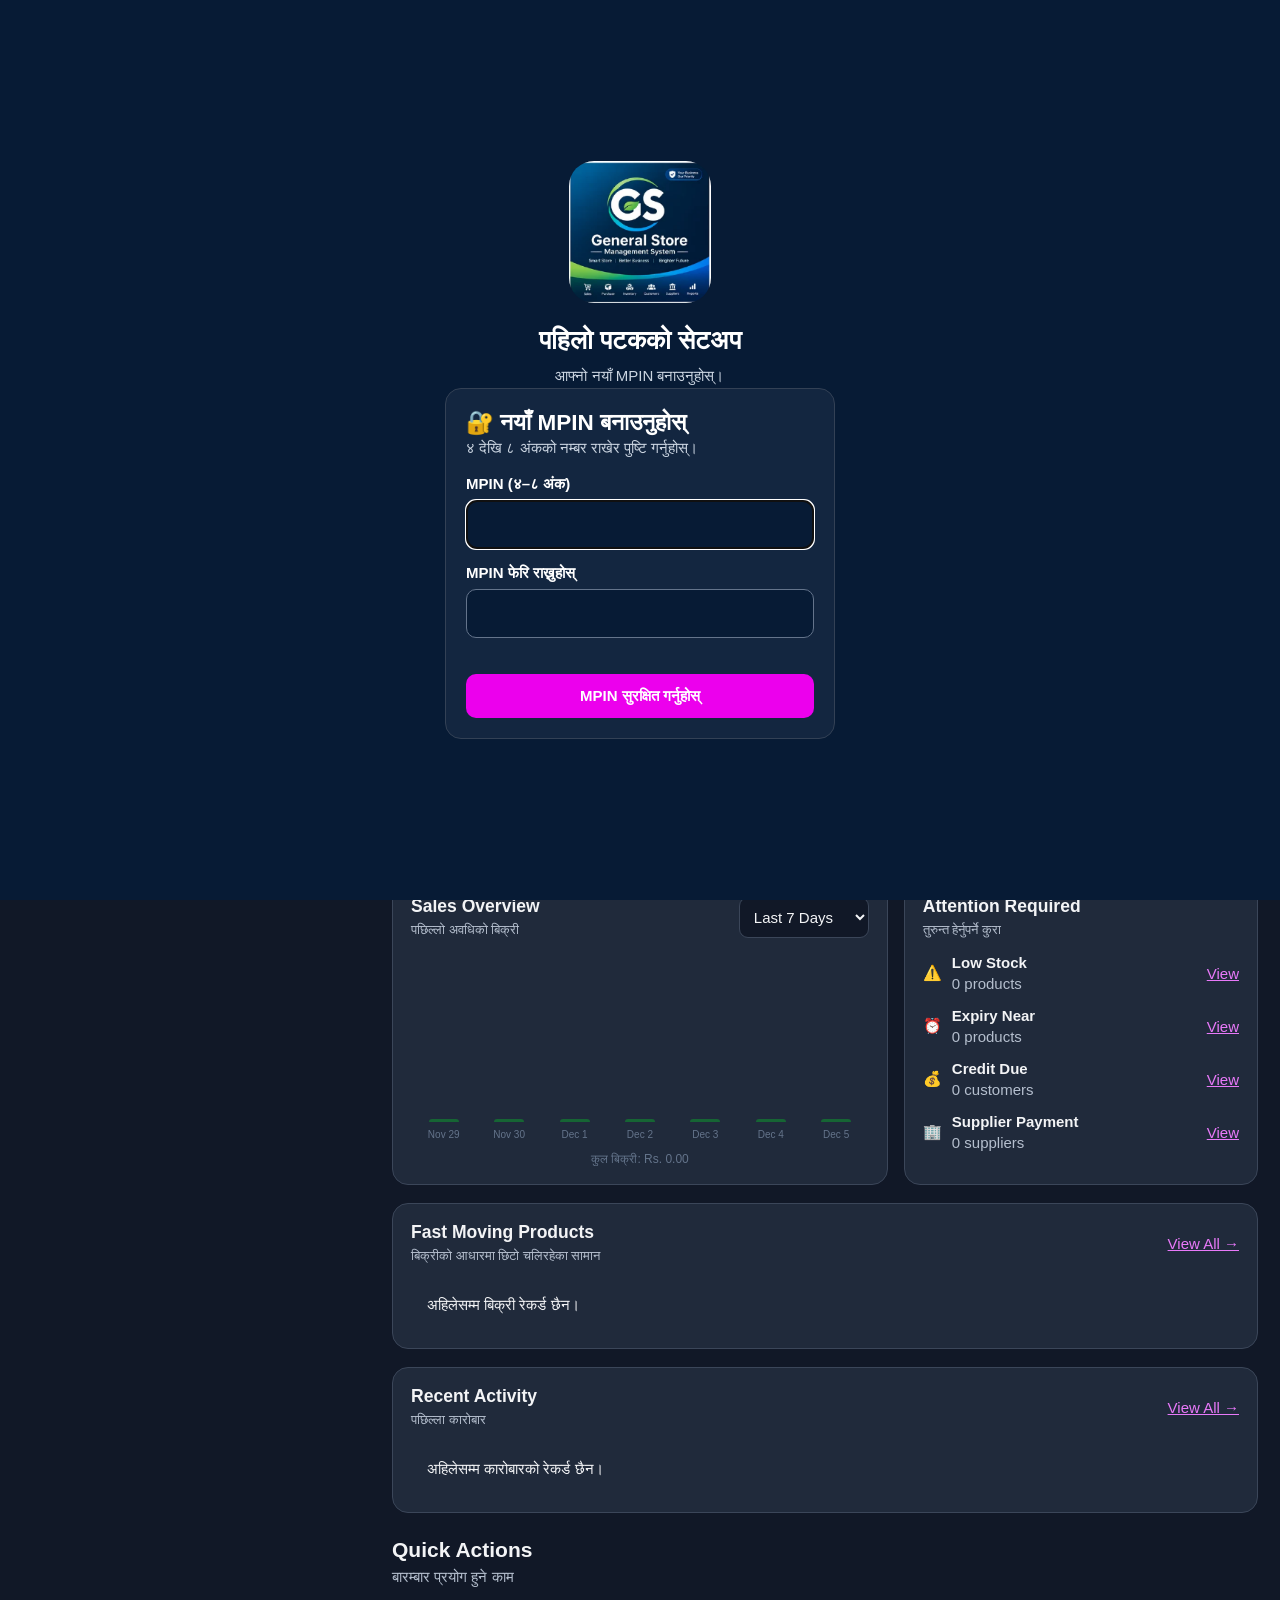
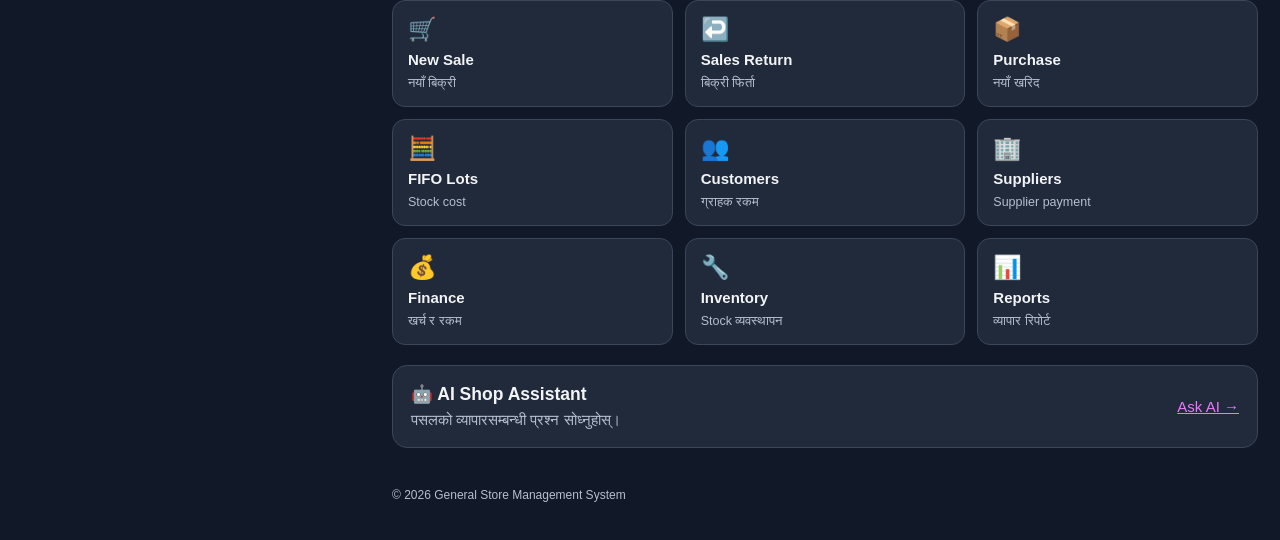
==== commit 7e1c5692: "Update fmt.Println message to 'Goodbye World'" ====
--- a/index.html
+++ b/index.html
@@ -3,157 +3,199 @@
 <html lang="ne">
 <head>
   <meta charset="UTF-8">
-  <meta name="viewport" content="width=device-width, initial-scale=1.0, viewport-fit=cover">
+  <meta name="viewport" content="width=device-width, initial-scale=1, viewport-fit=cover">
   <meta name="theme-color" content="#071b35">
-  <meta name="description" content="General Store Management and Billing System">
+  <meta name="description" content="General Store Management System">
   <title>General Store Management - Dashboard</title>
 
   <link rel="manifest" href="./manifest.json">
-  <link rel="icon" type="image/png" sizes="192x192" href="./gs192.png">
+  <link rel="icon" type="image/png" href="./gs192.png">
   <link rel="apple-touch-icon" href="./gs192.png">
-  <link rel="stylesheet" href="./style.css?v=20261011-3">
-  <script src="./appearance.js?v=20261011-3"></script>
+  <link rel="stylesheet" href="./style.css?v=20261011-4">
+  <script src="./appearance.js?v=20261011-4"></script>
 
   <style>
     :root {
-      --gs-accent: #ec00ed;
       --gs-bg: #111827;
-      --gs-card: #1f2937;
-      --gs-border: #374151;
+      --gs-panel: #202a3b;
+      --gs-input: #111827;
+      --gs-border: #3b4659;
       --gs-text: #f3f4f6;
-      --gs-muted: #aeb8c7;
+      --gs-muted: #b5bfce;
+      --gs-pink: #ec00ed;
+      --gs-sidebar-width: 370px;
     }
 
     * { box-sizing: border-box; }
 
-    body.dashboard-page {
+    html { scroll-behavior: smooth; }
+
+    body {
       margin: 0;
       background: var(--gs-bg);
       color: var(--gs-text);
+      font-family: Arial, "Noto Sans Devanagari", sans-serif;
       min-height: 100vh;
-      padding-bottom: calc(78px + env(safe-area-inset-bottom));
-    }
+    }
+
+    body.gs-app-locked { overflow: hidden; }
 
     button, input, select, textarea { font: inherit; }
     button, a { -webkit-tap-highlight-color: transparent; }
 
-    .gs-header {
-      position: relative;
-      z-index: 10;
+    .gs-topbar {
+      height: 88px;
       display: flex;
       align-items: center;
       justify-content: space-between;
+      gap: 12px;
+      padding: 12px 20px;
+      background: var(--gs-panel);
+      border-bottom: 1px solid var(--gs-border);
+      position: sticky;
+      top: 0;
+      z-index: 1000;
+    }
+
+    .gs-topbar-left {
+      display: flex;
+      align-items: center;
       gap: 14px;
-      padding: 15px 20px;
-      background: var(--gs-card);
+      min-width: 0;
+    }
+
+    .gs-menu-toggle {
+      border: 0;
+      background: transparent;
+      color: var(--gs-text);
+      font-size: 32px;
+      cursor: pointer;
+      padding: 3px 8px;
+      flex-shrink: 0;
+    }
+
+    .gs-topbar-title { min-width: 0; }
+
+    .gs-topbar-title h1 {
+      margin: 0;
+      font-size: 23px;
+      overflow-wrap: anywhere;
+    }
+
+    .gs-topbar-title p {
+      margin: 5px 0 0;
+      color: var(--gs-muted);
+      font-size: 13px;
+    }
+
+    .gs-topbar-logo {
+      width: 58px;
+      height: 58px;
+      flex: 0 0 58px;
+      object-fit: contain;
+      border-radius: 50%;
+      pointer-events: none;
+    }
+
+    .gs-layout {
+      min-height: calc(100vh - 88px);
+    }
+
+    /* Sidebar: Store Profile फारम यहीँ स्थायी रूपमा रहन्छ */
+    .gs-sidebar {
+      position: fixed;
+      top: 88px;
+      left: 0;
+      bottom: 0;
+      z-index: 1500;
+      width: var(--gs-sidebar-width);
+      padding: 16px;
+      overflow-y: auto;
+      overscroll-behavior: contain;
+      background: #111b2d;
+      border-right: 1px solid var(--gs-border);
+      transform: translateX(0);
+      transition: transform .25s ease;
+    }
+
+    .gs-sidebar-brand {
+      display: flex;
+      align-items: center;
+      gap: 12px;
+      padding: 4px 2px 18px;
+      margin-bottom: 16px;
       border-bottom: 1px solid var(--gs-border);
     }
 
-    .gs-brand {
+    .gs-sidebar-brand img {
+      width: 58px;
+      height: 58px;
+      flex: 0 0 58px;
+      object-fit: contain;
+      border-radius: 14px;
+    }
+
+    .gs-sidebar-brand strong {
+      display: block;
+      font-size: 18px;
+      line-height: 1.4;
+    }
+
+    .gs-sidebar-brand small {
+      display: block;
+      color: var(--gs-muted);
+      margin-top: 4px;
+    }
+
+    .gs-profile-card {
+      padding: 15px;
+      border: 1px solid var(--gs-border);
+      border-radius: 17px;
+      background: var(--gs-panel);
+    }
+
+    .gs-profile-card h2 {
+      margin: 0 0 7px;
+      font-size: 21px;
+    }
+
+    .gs-profile-intro {
+      margin: 0 0 16px;
+      color: var(--gs-muted);
+      line-height: 1.6;
+      font-size: 13px;
+    }
+
+    .gs-profile-preview {
       display: flex;
       align-items: center;
       gap: 12px;
       min-width: 0;
-    }
-
-    .gs-brand-logo {
-      width: 58px;
-      height: 58px;
-      border-radius: 17px;
+      padding: 12px;
+      margin-bottom: 18px;
+      border-radius: 13px;
+      background: rgba(255,255,255,.045);
+    }
+
+    .gs-profile-photo {
+      width: 62px;
+      height: 62px;
+      flex: 0 0 62px;
       display: grid;
       place-items: center;
-      flex-shrink: 0;
-      background: var(--gs-accent);
+      overflow: hidden;
+      border-radius: 50%;
+      background: #111827;
       color: white;
       font-size: 22px;
-      font-weight: 900;
-    }
-
-    .gs-brand-copy { min-width: 0; }
-    .gs-brand-copy h1 {
-      margin: 0;
-      font-size: 20px;
-      line-height: 1.35;
-      overflow-wrap: anywhere;
-    }
-
-    .gs-brand-copy p {
-      margin: 4px 0 0;
-      color: var(--gs-muted);
-      font-size: 14px;
-    }
-
-    .gs-header-avatar {
-      width: 58px;
-      height: 58px;
-      flex: 0 0 58px;
-      border-radius: 50%;
-      overflow: hidden;
-      display: grid;
-      place-items: center;
-      background: #263449;
-      border: 2px solid var(--gs-border);
-      font-size: 22px;
       font-weight: 800;
-      cursor: default;
-      pointer-events: none;
-    }
-
-    .gs-header-avatar img,
-    .gs-profile-avatar img {
+    }
+
+    .gs-profile-photo img {
       width: 100%;
       height: 100%;
+      object-fit: cover;
       display: block;
-      object-fit: cover;
-    }
-
-    .gs-profile-layout {
-      max-width: 1150px;
-      margin: 22px auto;
-      padding: 0 18px;
-    }
-
-    .gs-profile-card {
-      background: var(--gs-card);
-      border: 1px solid var(--gs-border);
-      border-radius: 18px;
-      padding: 22px;
-      box-shadow: 0 8px 24px rgba(0,0,0,.12);
-    }
-
-    .gs-profile-title {
-      margin: 0 0 7px;
-      font-size: 23px;
-    }
-
-    .gs-profile-description {
-      margin: 0 0 20px;
-      color: var(--gs-muted);
-      line-height: 1.6;
-    }
-
-    .gs-profile-preview {
-      display: flex;
-      align-items: center;
-      gap: 14px;
-      padding: 16px;
-      margin-bottom: 22px;
-      border-radius: 14px;
-      background: rgba(127,127,127,.10);
-    }
-
-    .gs-profile-avatar {
-      width: 70px;
-      height: 70px;
-      flex: 0 0 70px;
-      overflow: hidden;
-      border-radius: 50%;
-      display: grid;
-      place-items: center;
-      background: #111827;
-      color: white;
-      font-size: 25px;
-      font-weight: 800;
     }
 
     .gs-profile-preview strong,
@@ -162,402 +204,333 @@
       overflow-wrap: anywhere;
     }
 
-    .gs-profile-preview strong { font-size: 17px; }
+    .gs-profile-preview strong { font-size: 15px; }
+
     .gs-profile-preview small {
+      color: var(--gs-muted);
       margin-top: 5px;
-      color: var(--gs-muted);
     }
 
     .gs-profile-form {
       display: grid;
-      grid-template-columns: repeat(2, minmax(0, 1fr));
-      gap: 17px;
-    }
-
-    .gs-profile-field {
+      grid-template-columns: minmax(0, 1fr);
+      gap: 13px;
+    }
+
+    .gs-field {
       display: flex;
       flex-direction: column;
-      gap: 8px;
+      gap: 7px;
       min-width: 0;
     }
 
-    .gs-profile-field.full { grid-column: 1 / -1; }
-
-    .gs-profile-field label {
-      font-size: 14px;
+    .gs-field label {
+      font-size: 13px;
       font-weight: 700;
     }
 
-    .gs-profile-field input,
-    .gs-profile-field select,
-    .gs-profile-field textarea {
+    .gs-field input,
+    .gs-field select,
+    .gs-field textarea {
       width: 100%;
       min-width: 0;
       padding: 12px;
       border: 1px solid #64748b;
       border-radius: 11px;
-      background: var(--gs-bg);
+      background: var(--gs-input);
       color: var(--gs-text);
       outline-offset: 2px;
     }
 
-    .gs-profile-field textarea {
-      min-height: 88px;
+    .gs-field input:focus,
+    .gs-field select:focus,
+    .gs-field textarea:focus {
+      outline: 2px solid var(--gs-pink);
+    }
+
+    .gs-field textarea {
+      min-height: 78px;
       resize: vertical;
     }
 
-    .gs-profile-field small {
+    .gs-field small {
       color: var(--gs-muted);
+      font-size: 12px;
       line-height: 1.5;
     }
 
     .gs-profile-actions {
       display: flex;
       flex-wrap: wrap;
-      gap: 10px;
-      margin-top: 20px;
+      gap: 9px;
+      margin-top: 15px;
     }
 
     .gs-button {
       border: 0;
       border-radius: 10px;
-      padding: 12px 17px;
+      padding: 11px 13px;
       cursor: pointer;
       font-weight: 700;
     }
 
     .gs-save {
-      background: var(--gs-accent);
+      background: var(--gs-pink);
       color: white;
     }
 
-    .gs-secondary {
-      background: #374151;
-      color: white;
-    }
-
-    .gs-danger {
+    .gs-remove {
       background: #7f1d1d;
       color: white;
     }
 
-    #gsProfileStatus {
+    .gs-profile-status {
       display: none;
-      padding: 12px;
-      margin-top: 16px;
+      margin-top: 13px;
+      padding: 11px;
       border-radius: 10px;
       background: #14532d;
       color: #dcfce7;
+      line-height: 1.5;
       overflow-wrap: anywhere;
-    }
-
-    #gsProfileStatus.error {
+      font-size: 13px;
+    }
+
+    .gs-profile-status.error {
       background: #7f1d1d;
       color: #fee2e2;
     }
 
-    #dashboardError {
+    .gs-sidebar-overlay {
       display: none;
-      margin: 12px 18px;
-      padding: 12px;
-      border-radius: 10px;
-      background: #7f1d1d;
-      color: white;
-      overflow-wrap: anywhere;
-    }
-
-    .dashboard-content {
-      max-width: 1500px;
-      margin: 0 auto;
-      padding: 12px 18px 25px;
-    }
-
-    .welcome-section {
-      display: flex;
-      align-items: center;
-      justify-content: space-between;
-      flex-wrap: wrap;
-      gap: 14px;
-      margin: 10px 0 24px;
-    }
-
-    .welcome-section h2 { margin: 0 0 8px; }
-    .welcome-section p { margin: 0; color: var(--gs-muted); }
-
-    .primary-btn,
-    .text-btn {
-      display: inline-flex;
-      align-items: center;
-      justify-content: center;
-      text-decoration: none;
-    }
-
-    .primary-btn {
-      padding: 13px 18px;
-      border-radius: 12px;
-      background: var(--gs-accent);
-      color: white;
-      font-weight: 800;
-    }
-
-    .stats-grid,
-    .finance-grid {
-      display: grid;
-      grid-template-columns: repeat(2, minmax(0, 1fr));
-      gap: 16px;
-      margin-bottom: 28px;
-    }
-
-    .stat-card,
-    .finance-card,
-    .dashboard-card {
+      position: fixed;
+      inset: 88px 0 0;
+      z-index: 1400;
+      background: rgba(0,0,0,.65);
+    }
+
+    .gs-main {
+      margin-left: var(--gs-sidebar-width);
       min-width: 0;
-      padding: 20px;
-      border: 1px solid var(--gs-border);
-      border-radius: 17px;
-      background: var(--gs-card);
-    }
-
-    .stat-top {
-      display: flex;
-      align-items: center;
-      justify-content: space-between;
-      gap: 10px;
-    }
-
-    .stat-icon,
-    .finance-icon {
-      width: 48px;
-      height: 48px;
-      display: grid;
-      place-items: center;
-      flex-shrink: 0;
-      border-radius: 12px;
-      background: rgba(255,255,255,.09);
-      font-size: 23px;
-    }
-
-    .stat-label,
-    .finance-card span { color: var(--gs-muted); }
-
-    .stat-value {
-      margin-top: 18px;
-      font-size: clamp(21px, 3vw, 29px);
-      font-weight: 800;
-      overflow-wrap: anywhere;
-    }
-
-    .stat-bottom {
-      display: flex;
-      flex-wrap: wrap;
-      gap: 9px;
-      margin-top: 12px;
-      color: var(--gs-muted);
-      font-size: 14px;
-    }
-
-    .positive { color: #22c55e; }
-
-    .section-title { margin: 28px 0 16px; }
-    .section-title h3 { margin: 0 0 6px; font-size: 22px; }
-    .section-title p { margin: 0; color: var(--gs-muted); }
-
-    .finance-card {
-      display: flex;
-      align-items: flex-start;
-      gap: 13px;
-    }
-
-    .finance-card > div:last-child { min-width: 0; }
-    .finance-card span,
-    .finance-card strong,
-    .finance-card small { display: block; }
-
-    .finance-card strong {
-      margin: 5px 0;
-      overflow-wrap: anywhere;
-    }
-
-    .finance-card small { color: var(--gs-muted); }
-
-    .dashboard-grid {
-      display: grid;
-      grid-template-columns: minmax(0, 1.4fr) minmax(0, 1fr);
-      gap: 18px;
-    }
-
-    .card-header {
-      display: flex;
-      align-items: center;
-      justify-content: space-between;
-      flex-wrap: wrap;
-      gap: 12px;
-      margin-bottom: 18px;
-    }
-
-    .card-header h3 { margin: 0 0 5px; }
-    .card-header p { margin: 0; color: var(--gs-muted); }
-
-    #salesPeriod {
-      padding: 10px;
-      border: 1px solid var(--gs-border);
-      border-radius: 10px;
-      background: var(--gs-bg);
-      color: var(--gs-text);
-    }
-
-    .chart-area { min-height: 180px; overflow-x: auto; }
-    .attention-list { display: grid; gap: 15px; }
-
-    .attention-item {
-      display: flex;
-      align-items: center;
-      gap: 10px;
-      min-width: 0;
-    }
-
-    .attention-text { flex: 1; min-width: 0; }
-    .attention-text strong,
-    .attention-text span { display: block; }
-    .attention-text span { color: var(--gs-muted); margin-top: 4px; }
-
-    .attention-item a,
-    .text-btn { color: #d946ef; }
-
-    .data-table-wrap { width: 100%; overflow-x: auto; }
-
-    .quick-actions {
-      display: grid;
-      grid-template-columns: repeat(4, minmax(0, 1fr));
-      gap: 12px;
-    }
-
-    .quick-action {
-      display: flex;
-      flex-direction: column;
-      align-items: flex-start;
-      gap: 7px;
-      min-width: 0;
-      padding: 16px;
-      border: 1px solid var(--gs-border);
-      border-radius: 14px;
-      background: var(--gs-card);
-      color: var(--gs-text);
-      text-decoration: none;
-    }
-
-    .quick-action > span { font-size: 23px; }
-    .quick-action small { color: var(--gs-muted); }
-
-    .ai-card {
+      padding: 22px;
+    }
+
+    .gs-welcome {
       display: flex;
       align-items: center;
       justify-content: space-between;
       flex-wrap: wrap;
       gap: 15px;
-      margin-top: 22px;
-      padding: 20px;
+      margin-bottom: 24px;
+    }
+
+    .gs-welcome h2 { margin: 0 0 8px; }
+
+    .gs-welcome p {
+      color: var(--gs-muted);
+      margin: 0;
+      line-height: 1.6;
+    }
+
+    .gs-primary-link {
+      display: inline-flex;
+      align-items: center;
+      justify-content: center;
+      padding: 12px 16px;
+      border-radius: 11px;
+      background: var(--gs-pink);
+      color: white;
+      text-decoration: none;
+      font-weight: 800;
+      white-space: nowrap;
+    }
+
+    .gs-stats-grid,
+    .gs-finance-grid {
+      display: grid;
+      grid-template-columns: repeat(2, minmax(0, 1fr));
+      gap: 15px;
+      margin-bottom: 26px;
+    }
+
+    .gs-stat-card,
+    .gs-finance-card,
+    .gs-dashboard-card {
+      min-width: 0;
+      padding: 18px;
       border: 1px solid var(--gs-border);
       border-radius: 16px;
-      background: var(--gs-card);
-    }
-
-    .ai-content { display: flex; align-items: center; gap: 13px; }
-    .ai-icon { font-size: 28px; }
-    .ai-card h3 { margin: 0 0 5px; }
-    .ai-card p { margin: 0; color: var(--gs-muted); }
-    .ai-btn { color: #e879f9; }
-
-    .footer {
-      display: flex;
-      justify-content: space-between;
-      gap: 10px;
-      flex-wrap: wrap;
-      padding: 18px;
-      color: var(--gs-muted);
-      font-size: 13px;
-    }
-
-    /* Grid menu: लामो sidebar सूचीको विकल्प */
-    .overview-menu-panel {
-      display: none;
-      position: fixed;
-      inset: 0;
-      z-index: 9000;
-      align-items: center;
-      justify-content: center;
-      padding: 16px;
-      background: rgba(2,8,23,.78);
-    }
-
-    .overview-menu-panel.open { display: flex; }
-
-    .overview-menu-box {
-      width: min(650px, 100%);
-      max-height: 88dvh;
-      overflow-y: auto;
-      padding: 20px;
-      border: 1px solid var(--gs-border);
-      border-radius: 18px;
-      background: var(--gs-card);
-      color: var(--gs-text);
-    }
-
-    .overview-menu-head {
+      background: var(--gs-panel);
+    }
+
+    .gs-stat-top {
       display: flex;
       align-items: center;
       justify-content: space-between;
+      gap: 10px;
+    }
+
+    .gs-stat-icon,
+    .gs-finance-icon {
+      width: 44px;
+      height: 44px;
+      display: grid;
+      place-items: center;
+      flex: 0 0 44px;
+      border-radius: 12px;
+      background: rgba(255,255,255,.09);
+      font-size: 22px;
+    }
+
+    .gs-stat-label { color: var(--gs-muted); font-size: 13px; }
+
+    .gs-stat-value {
+      margin-top: 15px;
+      font-size: clamp(20px, 2.5vw, 28px);
+      font-weight: 800;
+      overflow-wrap: anywhere;
+    }
+
+    .gs-stat-bottom {
+      margin-top: 11px;
+      color: var(--gs-muted);
+      font-size: 13px;
+      display: flex;
+      flex-wrap: wrap;
+      gap: 8px;
+    }
+
+    .gs-positive { color: #22c55e; }
+
+    .gs-section-heading { margin: 25px 0 14px; }
+
+    .gs-section-heading h3 {
+      margin: 0 0 6px;
+      font-size: 21px;
+    }
+
+    .gs-section-heading p {
+      margin: 0;
+      color: var(--gs-muted);
+    }
+
+    .gs-finance-card {
+      display: flex;
+      align-items: flex-start;
       gap: 12px;
-      margin-bottom: 17px;
-    }
-
-    .overview-menu-head h2 { margin: 0; font-size: 22px; }
-
-    .overview-menu-close {
-      border: 0;
-      border-radius: 10px;
-      padding: 9px 13px;
-      background: #4b5563;
-      color: white;
-      font-size: 22px;
-      cursor: pointer;
-    }
-
-    .overview-menu-grid {
+    }
+
+    .gs-finance-card > div:last-child { min-width: 0; }
+
+    .gs-finance-card span,
+    .gs-finance-card strong,
+    .gs-finance-card small { display: block; }
+
+    .gs-finance-card span,
+    .gs-finance-card small { color: var(--gs-muted); }
+
+    .gs-finance-card strong {
+      margin: 5px 0;
+      overflow-wrap: anywhere;
+    }
+
+    .gs-dashboard-grid {
       display: grid;
-      grid-template-columns: repeat(2, minmax(0, 1fr));
-      gap: 11px;
-    }
-
-    .overview-menu-grid a {
+      grid-template-columns: minmax(0, 1.4fr) minmax(0, 1fr);
+      gap: 16px;
+    }
+
+    .gs-card-heading {
+      display: flex;
+      justify-content: space-between;
+      align-items: center;
+      flex-wrap: wrap;
+      gap: 12px;
+      margin-bottom: 16px;
+    }
+
+    .gs-card-heading h3 { margin: 0 0 5px; }
+    .gs-card-heading p { margin: 0; color: var(--gs-muted); font-size: 13px; }
+
+    #salesPeriod {
+      padding: 10px;
+      border: 1px solid var(--gs-border);
+      border-radius: 9px;
+      background: var(--gs-input);
+      color: var(--gs-text);
+    }
+
+    .gs-chart-area { min-height: 180px; overflow-x: auto; }
+    .gs-attention-list { display: grid; gap: 15px; }
+
+    .gs-attention-item {
       display: flex;
       align-items: center;
-      gap: 11px;
+      gap: 10px;
       min-width: 0;
-      min-height: 62px;
-      padding: 13px;
+    }
+
+    .gs-attention-text { flex: 1; min-width: 0; }
+    .gs-attention-text strong,
+    .gs-attention-text span { display: block; }
+    .gs-attention-text span { margin-top: 4px; color: var(--gs-muted); }
+
+    .gs-attention-item a,
+    .gs-text-link { color: #e879f9; }
+
+    .gs-table-wrap { width: 100%; overflow-x: auto; }
+
+    .gs-quick-actions {
+      display: grid;
+      grid-template-columns: repeat(3, minmax(0, 1fr));
+      gap: 12px;
+    }
+
+    .gs-quick-action {
+      display: flex;
+      flex-direction: column;
+      gap: 8px;
+      min-width: 0;
+      padding: 15px;
       border: 1px solid var(--gs-border);
       border-radius: 13px;
-      background: rgba(127,127,127,.06);
+      background: var(--gs-panel);
       color: var(--gs-text);
       text-decoration: none;
       overflow-wrap: anywhere;
     }
 
-    .overview-menu-grid a:active {
-      background: rgba(236,0,237,.15);
-    }
-
-    .menu-icon { font-size: 22px; }
-
-    /* मोबाइल Footer Navigation */
-    .bottom-navigation {
+    .gs-quick-action span { font-size: 23px; }
+    .gs-quick-action small { color: var(--gs-muted); }
+
+    .gs-ai-card {
+      display: flex;
+      align-items: center;
+      justify-content: space-between;
+      flex-wrap: wrap;
+      gap: 15px;
+      margin-top: 20px;
+      padding: 18px;
+      border: 1px solid var(--gs-border);
+      border-radius: 15px;
+      background: var(--gs-panel);
+    }
+
+    .gs-footer {
+      margin-top: 24px;
+      padding: 16px 0;
+      color: var(--gs-muted);
+      font-size: 12px;
+    }
+
+    /* Mobile footer */
+    .gs-bottom-nav {
       position: fixed;
-      z-index: 5000;
+      z-index: 1200;
       left: 0;
       right: 0;
       bottom: 0;
-      display: grid;
+      display: none;
       grid-template-columns: repeat(4, minmax(0, 1fr));
       gap: 3px;
       padding: 8px 4px calc(8px + env(safe-area-inset-bottom));
@@ -565,454 +538,689 @@
       border-top: 1px solid #354056;
     }
 
-    .bottom-navigation a,
-    .bottom-navigation button {
+    .gs-bottom-nav a {
       display: flex;
       align-items: center;
       justify-content: center;
       flex-direction: column;
       gap: 5px;
       min-width: 0;
-      min-height: 49px;
-      padding: 3px;
-      border: 0;
-      background: transparent;
+      min-height: 48px;
       color: #cbd5e1;
       text-decoration: none;
       font-size: 12px;
+    }
+
+    .gs-bottom-nav .gs-nav-icon { font-size: 23px; }
+
+    .gs-bottom-nav a.active {
+      color: var(--gs-pink);
+      font-weight: 800;
+    }
+
+    /* All-menu grid */
+    .gs-menu-dialog {
+      display: none;
+      position: fixed;
+      inset: 0;
+      z-index: 5000;
+      align-items: center;
+      justify-content: center;
+      padding: 16px;
+      background: rgba(0,0,0,.78);
+    }
+
+    .gs-menu-dialog.open { display: flex; }
+
+    .gs-menu-box {
+      width: min(620px, 100%);
+      max-height: 85dvh;
+      overflow-y: auto;
+      padding: 18px;
+      border: 1px solid var(--gs-border);
+      border-radius: 18px;
+      background: var(--gs-panel);
+    }
+
+    .gs-menu-heading {
+      display: flex;
+      align-items: center;
+      justify-content: space-between;
+      margin-bottom: 15px;
+    }
+
+    .gs-menu-heading h2 { margin: 0; }
+
+    .gs-menu-close {
+      border: 0;
+      padding: 8px 13px;
+      border-radius: 9px;
+      background: #4b5563;
+      color: white;
+      font-size: 22px;
+    }
+
+    .gs-menu-grid {
+      display: grid;
+      grid-template-columns: repeat(2, minmax(0, 1fr));
+      gap: 10px;
+    }
+
+    .gs-menu-grid a {
+      display: flex;
+      align-items: center;
+      gap: 10px;
+      min-height: 57px;
+      padding: 12px;
+      border: 1px solid var(--gs-border);
+      border-radius: 12px;
+      color: var(--gs-text);
+      text-decoration: none;
+      overflow-wrap: anywhere;
+    }
+
+    /* Splash + MPIN screen */
+    .gs-startup {
+      position: fixed;
+      inset: 0;
+      z-index: 2147483000;
+      display: flex;
+      align-items: center;
+      justify-content: center;
+      padding: 22px;
+      background: #071b35;
+      color: white;
+    }
+
+    .gs-startup-card {
+      width: min(390px, 100%);
+      text-align: center;
+    }
+
+    .gs-startup-logo {
+      display: block;
+      width: 142px;
+      height: 142px;
+      object-fit: contain;
+      margin: 0 auto 22px;
+      border-radius: 25px;
+    }
+
+    .gs-startup-card h1 {
+      margin: 0 0 8px;
+      font-size: 26px;
+    }
+
+    .gs-startup-card p {
+      color: #cbd5e1;
+      line-height: 1.6;
+    }
+
+    .gs-startup-progress {
+      width: 100%;
+      height: 5px;
+      margin: 24px 0;
+      border-radius: 20px;
+      background: #334155;
+      overflow: hidden;
+    }
+
+    .gs-startup-progress span {
+      display: block;
+      height: 100%;
+      width: 0;
+      background: var(--gs-pink);
+      animation: gs-progress 1.5s ease forwards;
+    }
+
+    @keyframes gs-progress {
+      to { width: 100%; }
+    }
+
+    .gs-pin-form {
+      display: none;
+      text-align: left;
+      padding: 20px;
+      border: 1px solid #334155;
+      border-radius: 16px;
+      background: #132640;
+    }
+
+    .gs-pin-form label {
+      display: block;
+      margin: 15px 0 7px;
+      font-weight: 700;
+    }
+
+    .gs-pin-form input {
+      width: 100%;
+      padding: 13px;
+      border: 1px solid #64748b;
+      border-radius: 10px;
+      background: #071b35;
+      color: white;
+      font-size: 18px;
+      letter-spacing: 4px;
+      text-align: center;
+    }
+
+    .gs-pin-form button {
+      width: 100%;
+      margin-top: 16px;
+      padding: 13px;
+      border: 0;
+      border-radius: 10px;
+      background: var(--gs-pink);
+      color: white;
+      font-weight: 800;
       cursor: pointer;
     }
 
-    .bottom-navigation .nav-icon { font-size: 23px; }
-
-    .bottom-navigation .active {
-      color: var(--gs-accent);
-      font-weight: 800;
-    }
-
-    @media (min-width: 769px) {
-      body.dashboard-page { padding-bottom: 0; }
-      .bottom-navigation { display: none; }
-    }
-
-    @media (max-width: 900px) {
-      .dashboard-grid { grid-template-columns: 1fr; }
-      .quick-actions { grid-template-columns: repeat(2, minmax(0, 1fr)); }
-    }
-
-    @media (max-width: 600px) {
-      .gs-header { padding: 12px; }
-      .gs-brand-logo { width: 48px; height: 48px; }
-      .gs-brand-copy h1 { font-size: 17px; }
-      .gs-brand-copy p { font-size: 12px; }
-      .gs-header-avatar { width: 48px; height: 48px; flex-basis: 48px; }
-      .gs-profile-layout { padding: 0 12px; margin: 14px auto; }
-      .gs-profile-card { padding: 16px; }
-      .gs-profile-form { grid-template-columns: 1fr; }
-      .gs-profile-field.full { grid-column: auto; }
-      .dashboard-content { padding: 8px 12px 22px; }
-      .stats-grid, .finance-grid { gap: 10px; }
-      .stat-card, .finance-card, .dashboard-card { padding: 13px; }
-      .stat-icon, .finance-icon { width: 38px; height: 38px; font-size: 19px; }
-      .stat-label { font-size: 12px; }
-      .stat-value { font-size: 20px; }
-      .stat-bottom { font-size: 12px; }
-      .finance-card { gap: 8px; }
-      .finance-card span, .finance-card small { font-size: 12px; }
-      .finance-card strong { font-size: 15px; }
-      .overview-menu-grid { grid-template-columns: repeat(2, minmax(0, 1fr)); }
-      .overview-menu-box { padding: 14px; }
-      .overview-menu-grid a { min-height: 57px; padding: 10px; font-size: 13px; }
-      .quick-action { padding: 12px; }
-    }
-
-    @media (max-width: 360px) {
-      .gs-brand-copy h1 { font-size: 15px; }
-      .gs-brand-copy p { font-size: 11px; }
-      .stats-grid, .finance-grid { grid-template-columns: 1fr; }
-      .overview-menu-grid { grid-template-columns: 1fr; }
+    .gs-pin-error {
+      min-height: 20px;
+      color: #fecaca;
+      font-size: 13px;
+      line-height: 1.5;
+    }
+
+    #dashboardError {
+      display: none;
+      margin: 12px;
+      padding: 12px;
+      border-radius: 10px;
+      background: #7f1d1d;
+      color: white;
+      overflow-wrap: anywhere;
+    }
+
+    @media (max-width: 1000px) {
+      :root { --gs-sidebar-width: 340px; }
+      .gs-dashboard-grid { grid-template-columns: 1fr; }
+      .gs-quick-actions { grid-template-columns: repeat(2, minmax(0, 1fr)); }
+    }
+
+    @media (max-width: 760px) {
+      .gs-topbar { height: 78px; padding: 10px 12px; }
+      .gs-topbar-title h1 { font-size: 20px; }
+      .gs-topbar-logo { width: 50px; height: 50px; flex-basis: 50px; }
+
+      .gs-sidebar {
+        top: 78px;
+        bottom: 0;
+        width: min(92vw, 390px);
+        transform: translateX(-105%);
+      }
+
+      body.gs-sidebar-open .gs-sidebar { transform: translateX(0); }
+
+      body.gs-sidebar-open .gs-sidebar-overlay { display: block; }
+
+      .gs-sidebar-overlay { inset: 78px 0 0; }
+
+      .gs-main {
+        margin-left: 0;
+        padding: 17px 12px 90px;
+      }
+
+      .gs-bottom-nav { display: grid; }
+
+      .gs-stats-grid,
+      .gs-finance-grid { gap: 10px; }
+
+      .gs-stat-card,
+      .gs-finance-card,
+      .gs-dashboard-card { padding: 13px; }
+
+      .gs-stat-icon,
+      .gs-finance-icon {
+        width: 36px;
+        height: 36px;
+        flex-basis: 36px;
+        font-size: 19px;
+      }
+
+      .gs-stat-label { font-size: 11px; }
+      .gs-stat-value { font-size: 20px; }
+      .gs-stat-bottom { font-size: 11px; }
+      .gs-finance-card { gap: 8px; }
+      .gs-finance-card span,
+      .gs-finance-card small { font-size: 11px; }
+      .gs-finance-card strong { font-size: 14px; }
+      .gs-menu-grid { grid-template-columns: repeat(2, minmax(0, 1fr)); }
+    }
+
+    @media (max-width: 370px) {
+      .gs-stats-grid,
+      .gs-finance-grid { grid-template-columns: 1fr; }
+      .gs-menu-grid { grid-template-columns: 1fr; }
+      .gs-topbar-title h1 { font-size: 17px; }
+      .gs-topbar-logo { width: 43px; height: 43px; flex-basis: 43px; }
     }
   </style>
 </head>
 
-<body class="dashboard-page">
-
-  <div id="dashboardError" role="alert" aria-live="assertive"></div>
-
-  <!-- Header: avatar क्लिक हुँदैन, Theme/Lock बटन हटाइएका छन् -->
-  <header class="gs-header">
-    <div class="gs-brand">
-      <div class="gs-brand-logo">GS</div>
-      <div class="gs-brand-copy">
-        <h1 id="sidebarStoreName">Krishna G.C.</h1>
-        <p>Management System</p>
+<body>
+  <!-- Splash र पहिलो MPIN प्रवेश -->
+  <section class="gs-startup" id="gsStartup" aria-live="polite">
+    <div class="gs-startup-card">
+      <img class="gs-startup-logo" src="./gs192.png" alt="General Store Logo">
+      <h1 id="gsStartupTitle">Krishna G.C.</h1>
+      <p id="gsStartupMessage">General Store Management System</p>
+
+      <div class="gs-startup-progress" id="gsStartupProgress">
+        <span></span>
+      </div>
+
+      <form class="gs-pin-form" id="gsPinForm">
+        <h2 id="gsPinTitle">🔐 MPIN</h2>
+        <p id="gsPinDescription">एप खोल्न आफ्नो MPIN राख्नुहोस्।</p>
+
+        <label for="gsPinInput">MPIN (४–८ अंक)</label>
+        <input id="gsPinInput" type="password"
+          inputmode="numeric" pattern="[0-9]{4,8}"
+          minlength="4" maxlength="8"
+          autocomplete="current-password" required>
+
+        <div id="gsPinConfirmWrap" style="display:none">
+          <label for="gsPinConfirm">MPIN फेरि राख्नुहोस्</label>
+          <input id="gsPinConfirm" type="password"
+            inputmode="numeric" pattern="[0-9]{4,8}"
+            minlength="4" maxlength="8"
+            autocomplete="new-password">
+        </div>
+
+        <p class="gs-pin-error" id="gsPinError" role="alert"></p>
+        <button type="submit" id="gsPinSubmit">Dashboard खोल्नुहोस्</button>
+      </form>
+    </div>
+  </section>
+
+  <header class="gs-topbar">
+    <div class="gs-topbar-left">
+      <button type="button" class="gs-menu-toggle" id="gsSidebarToggle"
+        aria-label="Store Profile sidebar खोल्नुहोस्"
+        aria-expanded="false">☰</button>
+
+      <div class="gs-topbar-title">
+        <h1>Dashboard</h1>
+        <p id="todayDate"></p>
       </div>
     </div>
 
-    <div class="gs-header-avatar" id="profileAvatar" aria-label="Store profile photo">
-      GS
-    </div>
+    <!-- स्थायी GS लोगो: क्लिक गर्न मिल्दैन -->
+    <img class="gs-topbar-logo" src="./gs512.png"
+      alt="General Store" draggable="false">
   </header>
 
-  <!-- Store Profile फारम सधैँ खुला -->
-  <main class="gs-profile-layout">
-    <section class="gs-profile-card" id="store-profile">
-      <h2 class="gs-profile-title">🏪 Store Profile</h2>
-      <p class="gs-profile-description">
-        पसल र सञ्चालकको विवरण यहाँबाट परिवर्तन गर्नुहोस्।
-      </p>
-
-      <div class="gs-profile-preview">
-        <div class="gs-profile-avatar" id="gsProfileAvatarPreview">GS</div>
+  <div class="gs-sidebar-overlay" id="gsSidebarOverlay"></div>
+
+  <div class="gs-layout">
+    <aside class="gs-sidebar" id="gsSidebar" aria-label="Store Profile">
+      <div class="gs-sidebar-brand">
+        <img src="./gs512.png" alt="GS Logo" draggable="false">
         <div>
-          <strong id="gsProfilePreviewName">Krishna G.C.</strong>
-          <small id="gsProfilePreviewOwner">Management System</small>
+          <strong id="gsSidebarStoreTitle">Krishna G.C.</strong>
+          <small>Management System</small>
         </div>
       </div>
 
-      <form id="gsStoreProfileForm">
-        <div class="gs-profile-form">
-
-          <div class="gs-profile-field">
-            <label for="gsStoreName">Store Name *</label>
-            <input id="gsStoreName" name="storeName" maxlength="120"
-              required autocomplete="organization">
+      <!-- Store Profile फारम Sidebar भित्र सधैँ खुला -->
+      <section class="gs-profile-card">
+        <h2>🏪 Store Profile</h2>
+        <p class="gs-profile-intro">
+          पसल र सञ्चालकको विवरण यहाँबाट परिवर्तन गर्नुहोस्।
+        </p>
+
+        <div class="gs-profile-preview">
+          <div class="gs-profile-photo" id="gsProfilePhotoPreview">GS</div>
+          <div>
+            <strong id="gsProfilePreviewName">Krishna G.C.</strong>
+            <small id="gsProfilePreviewOwner">Management System</small>
           </div>
-
-          <div class="gs-profile-field">
-            <label for="gsOwnerName">Owner Name</label>
-            <input id="gsOwnerName" name="ownerName" maxlength="120"
-              autocomplete="name">
+        </div>
+
+        <form id="gsStoreProfileForm">
+          <div class="gs-profile-form">
+            <div class="gs-field">
+              <label for="gsStoreName">Store Name *</label>
+              <input id="gsStoreName" name="storeName"
+                maxlength="120" required>
+            </div>
+
+            <div class="gs-field">
+              <label for="gsOwnerName">Owner Name</label>
+              <input id="gsOwnerName" name="ownerName" maxlength="120">
+            </div>
+
+            <div class="gs-field">
+              <label for="gsStorePhone">Phone</label>
+              <input id="gsStorePhone" name="storePhone"
+                type="tel" maxlength="30">
+            </div>
+
+            <div class="gs-field">
+              <label for="gsStoreEmail">Email</label>
+              <input id="gsStoreEmail" name="storeEmail"
+                type="email" maxlength="150">
+            </div>
+
+            <div class="gs-field">
+              <label for="gsTaxType">Tax Type</label>
+              <select id="gsTaxType" name="taxType">
+                <option value="PAN">PAN</option>
+                <option value="VAT">VAT</option>
+                <option value="NON_TAX">Non Tax</option>
+                <option value="Other">Other</option>
+              </select>
+            </div>
+
+            <div class="gs-field">
+              <label for="gsTaxNumber">PAN / VAT Number</label>
+              <input id="gsTaxNumber" name="taxNumber" maxlength="60">
+            </div>
+
+            <div class="gs-field">
+              <label for="gsStoreAddress">Store Address</label>
+              <textarea id="gsStoreAddress" name="storeAddress"
+                maxlength="500"></textarea>
+            </div>
+
+            <div class="gs-field">
+              <label for="gsInvoiceFooter">Invoice Footer Message</label>
+              <textarea id="gsInvoiceFooter" name="invoiceFooter"
+                maxlength="500"></textarea>
+            </div>
+
+            <div class="gs-field">
+              <label for="gsOperatorPhoto">Store / Owner Photo</label>
+              <input id="gsOperatorPhoto" name="operatorPhoto"
+                type="file" accept="image/png,image/jpeg,image/webp">
+              <small>PNG, JPG वा WebP। अधिकतम 2 MB।</small>
+            </div>
           </div>
 
-          <div class="gs-profile-field">
-            <label for="gsStorePhone">Phone</label>
-            <input id="gsStorePhone" name="storePhone" type="tel"
-              maxlength="30" autocomplete="tel">
+          <div class="gs-profile-status" id="gsProfileStatus"
+            role="status" aria-live="polite"></div>
+
+          <div class="gs-profile-actions">
+            <button type="button" class="gs-button gs-remove"
+              id="gsRemoveAvatar">फोटो हटाउनुहोस्</button>
+            <button type="submit" class="gs-button gs-save">Save Profile</button>
           </div>
-
-          <div class="gs-profile-field">
-            <label for="gsStoreEmail">Email</label>
-            <input id="gsStoreEmail" name="storeEmail" type="email"
-              maxlength="150" autocomplete="email">
+        </form>
+      </section>
+    </aside>
+
+    <main class="gs-main">
+      <div id="dashboardError" role="alert"></div>
+
+      <section class="gs-welcome">
+        <div>
+          <h2 id="welcomeTitle">नमस्ते 👋</h2>
+          <p>आजको पसलको अवस्था यहाँबाट हेर्नुहोस्।</p>
+        </div>
+        <a href="./sale.html" class="gs-primary-link">+ New Sale</a>
+      </section>
+
+      <section class="gs-stats-grid">
+        <article class="gs-stat-card">
+          <div class="gs-stat-top">
+            <span class="gs-stat-icon">🛒</span>
+            <span class="gs-stat-label">आजको बिक्री</span>
           </div>
-
-          <div class="gs-profile-field">
-            <label for="gsTaxType">Tax Type</label>
-            <select id="gsTaxType" name="taxType">
-              <option value="">छान्नुहोस्</option>
-              <option value="PAN">PAN</option>
-              <option value="VAT">VAT</option>
-              <option value="Other">Other</option>
+          <div class="gs-stat-value">Rs. <span id="todaySales">0</span></div>
+          <div class="gs-stat-bottom">
+            <span class="gs-positive" id="salesChange">आज</span>
+            <span>आजको कारोबार</span>
+          </div>
+        </article>
+
+        <article class="gs-stat-card">
+          <div class="gs-stat-top">
+            <span class="gs-stat-icon">📈</span>
+            <span class="gs-stat-label">Gross Profit</span>
+          </div>
+          <div class="gs-stat-value">Rs. <span id="grossProfit">0</span></div>
+          <div class="gs-stat-bottom"><span>FIFO</span><span>आज</span></div>
+        </article>
+
+        <article class="gs-stat-card">
+          <div class="gs-stat-top">
+            <span class="gs-stat-icon">💸</span>
+            <span class="gs-stat-label">Expenses</span>
+          </div>
+          <div class="gs-stat-value">Rs. <span id="expenses">0</span></div>
+          <div class="gs-stat-bottom"><span>आजको खर्च</span></div>
+        </article>
+
+        <article class="gs-stat-card">
+          <div class="gs-stat-top">
+            <span class="gs-stat-icon">💰</span>
+            <span class="gs-stat-label">Net Profit</span>
+          </div>
+          <div class="gs-stat-value">Rs. <span id="netProfit">0</span></div>
+          <div class="gs-stat-bottom"><span>Gross − Expense</span><span>आज</span></div>
+        </article>
+      </section>
+
+      <div class="gs-section-heading">
+        <h3>Financial Overview</h3>
+        <p>पसलको पैसा, stock र बाँकी रकम</p>
+      </div>
+
+      <section class="gs-finance-grid">
+        <article class="gs-finance-card">
+          <span class="gs-finance-icon">👤</span>
+          <div>
+            <span>Customer Receivable</span>
+            <strong>Rs. <span id="customerReceivable">0</span></strong>
+            <small>ग्राहकबाट लिन बाँकी</small>
+          </div>
+        </article>
+
+        <article class="gs-finance-card">
+          <span class="gs-finance-icon">🏢</span>
+          <div>
+            <span>Supplier Payable</span>
+            <strong>Rs. <span id="supplierPayable">0</span></strong>
+            <small>Supplier लाई दिन बाँकी</small>
+          </div>
+        </article>
+
+        <article class="gs-finance-card">
+          <span class="gs-finance-icon">📦</span>
+          <div>
+            <span>Stock Value</span>
+            <strong>Rs. <span id="stockValue">0</span></strong>
+            <small>FIFO cost based</small>
+          </div>
+        </article>
+
+        <article class="gs-finance-card">
+          <span class="gs-finance-icon">💳</span>
+          <div>
+            <span>Cash / Bank / QR</span>
+            <strong>Rs. <span id="availableBalance">0</span></strong>
+            <small>उपलब्ध balance</small>
+          </div>
+        </article>
+      </section>
+
+      <section class="gs-dashboard-grid">
+        <article class="gs-dashboard-card">
+          <div class="gs-card-heading">
+            <div>
+              <h3>Sales Overview</h3>
+              <p>पछिल्लो अवधिको बिक्री</p>
+            </div>
+            <select id="salesPeriod" aria-label="Sales period">
+              <option value="7">Last 7 Days</option>
+              <option value="30">Last 30 Days</option>
             </select>
           </div>
-
-          <div class="gs-profile-field">
-            <label for="gsTaxNumber">PAN / VAT Number</label>
-            <input id="gsTaxNumber" name="taxNumber" maxlength="60">
+          <div class="gs-chart-area" id="salesChart"></div>
+        </article>
+
+        <article class="gs-dashboard-card">
+          <div class="gs-card-heading">
+            <div>
+              <h3>Attention Required</h3>
+              <p>तुरुन्त हेर्नुपर्ने कुरा</p>
+            </div>
           </div>
 
-          <div class="gs-profile-field full">
-            <label for="gsStoreAddress">Store Address</label>
-            <textarea id="gsStoreAddress" name="storeAddress"
-              maxlength="500" autocomplete="street-address"></textarea>
+          <div class="gs-attention-list">
+            <div class="gs-attention-item">
+              <span>⚠️</span>
+              <div class="gs-attention-text">
+                <strong>Low Stock</strong>
+                <span id="lowStockCount">0 products</span>
+              </div>
+              <a href="./inventory.html">View</a>
+            </div>
+
+            <div class="gs-attention-item">
+              <span>⏰</span>
+              <div class="gs-attention-text">
+                <strong>Expiry Near</strong>
+                <span id="expiryCount">0 products</span>
+              </div>
+              <a href="./inventory.html">View</a>
+            </div>
+
+            <div class="gs-attention-item">
+              <span>💰</span>
+              <div class="gs-attention-text">
+                <strong>Credit Due</strong>
+                <span id="creditDueCount">0 customers</span>
+              </div>
+              <a href="./customers.html">View</a>
+            </div>
+
+            <div class="gs-attention-item">
+              <span>🏢</span>
+              <div class="gs-attention-text">
+                <strong>Supplier Payment</strong>
+                <span id="supplierDueCount">0 suppliers</span>
+              </div>
+              <a href="./suppliers.html">View</a>
+            </div>
           </div>
-
-          <div class="gs-profile-field full">
-            <label for="gsInvoiceFooter">Invoice Footer Message</label>
-            <textarea id="gsInvoiceFooter" name="invoiceFooter"
-              maxlength="500"></textarea>
+        </article>
+      </section>
+
+      <section class="gs-dashboard-card" style="margin-top:18px">
+        <div class="gs-card-heading">
+          <div>
+            <h3>Fast Moving Products</h3>
+            <p>बिक्रीको आधारमा छिटो चलिरहेका सामान</p>
           </div>
-
-          <div class="gs-profile-field full">
-            <label for="gsOperatorPhoto">Store / Owner Photo</label>
-            <input id="gsOperatorPhoto" name="operatorPhoto"
-              type="file" accept="image/png,image/jpeg,image/webp">
-            <small>PNG, JPG वा WebP फोटो छान्नुहोस्। अधिकतम 2 MB।</small>
+          <a class="gs-text-link" href="./inventory.html">View All →</a>
+        </div>
+        <div class="gs-table-wrap" id="fastMovingArea"></div>
+      </section>
+
+      <section class="gs-dashboard-card" style="margin-top:18px">
+        <div class="gs-card-heading">
+          <div>
+            <h3>Recent Activity</h3>
+            <p>पछिल्ला कारोबार</p>
           </div>
-
+          <a class="gs-text-link" href="./reports.html">View All →</a>
         </div>
-
-        <div id="gsProfileStatus" role="status" aria-live="polite"></div>
-
-        <div class="gs-profile-actions">
-          <button type="button" class="gs-button gs-danger"
-            id="gsRemoveAvatar">फोटो हटाउनुहोस्</button>
-          <button type="submit" class="gs-button gs-save">Save Profile</button>
+        <div class="gs-table-wrap" id="recentActivityArea"></div>
+      </section>
+
+      <div class="gs-section-heading">
+        <h3>Quick Actions</h3>
+        <p>बारम्बार प्रयोग हुने काम</p>
+      </div>
+
+      <section class="gs-quick-actions">
+        <a class="gs-quick-action" href="./sale.html">
+          <span>🛒</span><strong>New Sale</strong><small>नयाँ बिक्री</small>
+        </a>
+        <a class="gs-quick-action" href="./sales-return.html">
+          <span>↩️</span><strong>Sales Return</strong><small>बिक्री फिर्ता</small>
+        </a>
+        <a class="gs-quick-action" href="./purchase.html">
+          <span>📦</span><strong>Purchase</strong><small>नयाँ खरिद</small>
+        </a>
+        <a class="gs-quick-action" href="./stock-lots.html">
+          <span>🧮</span><strong>FIFO Lots</strong><small>Stock cost</small>
+        </a>
+        <a class="gs-quick-action" href="./customers.html">
+          <span>👥</span><strong>Customers</strong><small>ग्राहक रकम</small>
+        </a>
+        <a class="gs-quick-action" href="./suppliers.html">
+          <span>🏢</span><strong>Suppliers</strong><small>Supplier payment</small>
+        </a>
+        <a class="gs-quick-action" href="./finance.html">
+          <span>💰</span><strong>Finance</strong><small>खर्च र रकम</small>
+        </a>
+        <a class="gs-quick-action" href="./inventory.html">
+          <span>🔧</span><strong>Inventory</strong><small>Stock व्यवस्थापन</small>
+        </a>
+        <a class="gs-quick-action" href="./reports.html">
+          <span>📊</span><strong>Reports</strong><small>व्यापार रिपोर्ट</small>
+        </a>
+      </section>
+
+      <section class="gs-ai-card">
+        <div>
+          <h3>🤖 AI Shop Assistant</h3>
+          <p style="color:var(--gs-muted);margin-top:6px">
+            पसलको व्यापारसम्बन्धी प्रश्न सोध्नुहोस्।
+          </p>
         </div>
-      </form>
-    </section>
-  </main>
-
-  <!-- Dashboard: विद्यमान dashboard.js ले प्रयोग गर्ने ID कायम -->
-  <section class="dashboard-content">
-    <div class="welcome-section">
-      <div>
-        <h2 id="welcomeTitle">नमस्ते 👋</h2>
-        <p>आजको पसलको अवस्था यहाँबाट हेर्नुहोस्।</p>
-        <p id="todayDate"></p>
-      </div>
-      <a href="sale.html" class="primary-btn">+ New Sale</a>
-    </div>
-
-    <div class="stats-grid">
-      <div class="stat-card">
-        <div class="stat-top">
-          <div class="stat-icon sales-icon">🛒</div>
-          <span class="stat-label">आजको बिक्री</span>
-        </div>
-        <div class="stat-value">Rs. <span id="todaySales">0</span></div>
-        <div class="stat-bottom">
-          <span class="positive" id="salesChange">आज</span>
-          <span>आजको कारोबार</span>
-        </div>
-      </div>
-
-      <div class="stat-card">
-        <div class="stat-top">
-          <div class="stat-icon profit-icon">📈</div>
-          <span class="stat-label">Gross Profit</span>
-        </div>
-        <div class="stat-value">Rs. <span id="grossProfit">0</span></div>
-        <div class="stat-bottom"><span>FIFO</span><span>आज</span></div>
-      </div>
-
-      <div class="stat-card">
-        <div class="stat-top">
-          <div class="stat-icon expense-icon">💸</div>
-          <span class="stat-label">Expenses</span>
-        </div>
-        <div class="stat-value">Rs. <span id="expenses">0</span></div>
-        <div class="stat-bottom"><span>आजको खर्च</span></div>
-      </div>
-
-      <div class="stat-card">
-        <div class="stat-top">
-          <div class="stat-icon net-profit-icon">💰</div>
-          <span class="stat-label">Net Profit</span>
-        </div>
-        <div class="stat-value">Rs. <span id="netProfit">0</span></div>
-        <div class="stat-bottom"><span>Gross − Expense</span><span>आज</span></div>
-      </div>
-    </div>
-
-    <div class="section-title">
-      <h3>Financial Overview</h3>
-      <p>पसलको पैसा, stock र बाँकी रकम</p>
-    </div>
-
-    <div class="finance-grid">
-      <div class="finance-card">
-        <div class="finance-icon">👤</div>
-        <div>
-          <span>Customer Receivable</span>
-          <strong>Rs. <span id="customerReceivable">0</span></strong>
-          <small>ग्राहकबाट लिन बाँकी</small>
-        </div>
-      </div>
-
-      <div class="finance-card">
-        <div class="finance-icon">🏢</div>
-        <div>
-          <span>Supplier Payable</span>
-          <strong>Rs. <span id="supplierPayable">0</span></strong>
-          <small>Supplier लाई दिन बाँकी</small>
-        </div>
-      </div>
-
-      <div class="finance-card">
-        <div class="finance-icon">📦</div>
-        <div>
-          <span>Stock Value</span>
-          <strong>Rs. <span id="stockValue">0</span></strong>
-          <small>FIFO cost based</small>
-        </div>
-      </div>
-
-      <div class="finance-card">
-        <div class="finance-icon">💳</div>
-        <div>
-          <span>Cash / Bank / QR</span>
-          <strong>Rs. <span id="availableBalance">0</span></strong>
-          <small>उपलब्ध balance</small>
-        </div>
-      </div>
-    </div>
-
-    <div class="dashboard-grid">
-      <div class="dashboard-card sales-overview">
-        <div class="card-header">
-          <div>
-            <h3>Sales Overview</h3>
-            <p>पछिल्लो अवधिको बिक्री</p>
-          </div>
-          <select id="salesPeriod" aria-label="Sales period">
-            <option value="7">Last 7 Days</option>
-            <option value="30">Last 30 Days</option>
-          </select>
-        </div>
-        <div class="chart-area" id="salesChart"></div>
-      </div>
-
-      <div class="dashboard-card attention-card">
-        <div class="card-header">
-          <div>
-            <h3>Attention Required</h3>
-            <p>तुरुन्त हेर्नुपर्ने कुरा</p>
-          </div>
-        </div>
-
-        <div class="attention-list">
-          <div class="attention-item">
-            <div class="attention-icon warning">⚠️</div>
-            <div class="attention-text">
-              <strong>Low Stock</strong>
-              <span id="lowStockCount">0 products</span>
-            </div>
-            <a href="inventory.html">View</a>
-          </div>
-
-          <div class="attention-item">
-            <div class="attention-icon danger">⏰</div>
-            <div class="attention-text">
-              <strong>Expiry Near</strong>
-              <span id="expiryCount">0 products</span>
-            </div>
-            <a href="inventory.html">View</a>
-          </div>
-
-          <div class="attention-item">
-            <div class="attention-icon money">💰</div>
-            <div class="attention-text">
-              <strong>Credit Due</strong>
-              <span id="creditDueCount">0 customers</span>
-            </div>
-            <a href="customers.html">View</a>
-          </div>
-
-          <div class="attention-item">
-            <div class="attention-icon supplier">🏢</div>
-            <div class="attention-text">
-              <strong>Supplier Payment</strong>
-              <span id="supplierDueCount">0 suppliers</span>
-            </div>
-            <a href="suppliers.html">View</a>
-          </div>
-        </div>
-      </div>
-    </div>
-
-    <div class="dashboard-card" style="margin-top:22px">
-      <div class="card-header">
-        <div>
-          <h3>Fast Moving Products</h3>
-          <p>बिक्रीको आधारमा छिटो चलिरहेका सामान</p>
-        </div>
-        <a href="inventory.html" class="text-btn">View All →</a>
-      </div>
-      <div class="data-table-wrap" id="fastMovingArea"></div>
-    </div>
-
-    <div class="dashboard-card" style="margin-top:22px">
-      <div class="card-header">
-        <div>
-          <h3>Recent Activity</h3>
-          <p>पछिल्ला बिक्री, खरिद र finance कारोबार</p>
-        </div>
-        <a href="reports.html" class="text-btn">View All →</a>
-      </div>
-      <div class="data-table-wrap" id="recentActivityArea"></div>
-    </div>
-
-    <div class="section-title quick-title">
-      <h3>Quick Actions</h3>
-      <p>बारम्बार प्रयोग हुने काम</p>
-    </div>
-
-    <div class="quick-actions">
-      <a href="sale.html" class="quick-action">
-        <span>🛒</span><strong>New Sale</strong><small>नयाँ बिक्री</small>
-      </a>
-      <a href="sales-return.html" class="quick-action">
-        <span>↩️</span><strong>Sales Return</strong><small>बिक्री फिर्ता</small>
-      </a>
-      <a href="purchase.html" class="quick-action">
-        <span>📦</span><strong>Purchase</strong><small>नयाँ खरिद</small>
-      </a>
-      <a href="stock-lots.html" class="quick-action">
-        <span>🧮</span><strong>FIFO Lots</strong><small>Stock cost</small>
-      </a>
-      <a href="customers.html" class="quick-action">
-        <span>👤</span><strong>Customer</strong><small>ग्राहक रकम</small>
-      </a>
-      <a href="suppliers.html" class="quick-action">
-        <span>🏢</span><strong>Supplier</strong><small>Supplier payment</small>
-      </a>
-      <a href="finance.html" class="quick-action">
-        <span>💸</span><strong>Finance</strong><small>खर्च र रकम</small>
-      </a>
-      <a href="inventory.html" class="quick-action">
-        <span>🔧</span><strong>Stock</strong><small>Stock मिलाउनुहोस्</small>
-      </a>
-    </div>
-
-    <div class="ai-card">
-      <div class="ai-content">
-        <div class="ai-icon">🤖</div>
-        <div>
-          <h3>AI Shop Assistant</h3>
-          <p>आजको व्यापार र सामानको बारेमा प्रश्न सोध्नुहोस्।</p>
-        </div>
-      </div>
-      <a href="ai.html" class="ai-btn">Ask AI →</a>
-    </div>
-  </section>
-
-  <footer class="footer">
-    <span>© 2026 General Store Management System</span>
-    <span>v1.0</span>
-  </footer>
-
-  <!-- Footer navigation कायम; सबै मेनु grid मा -->
-  <nav class="bottom-navigation" aria-label="Main navigation">
-    <button type="button" id="overviewMenuBtn" class="active"
-      aria-label="सबै मेनु खोल्नुहोस्">
-      <span class="nav-icon">⌂</span><span>Overview</span>
-    </button>
-    <a href="customers.html">
-      <span class="nav-icon">👥</span><span>Customer</span>
+        <a class="gs-text-link" href="./ai.html">Ask AI →</a>
+      </section>
+
+      <footer class="gs-footer">
+        © 2026 General Store Management System
+      </footer>
+    </main>
+  </div>
+
+  <!-- मोबाइल Footer Navigation -->
+  <nav class="gs-bottom-nav" aria-label="Main navigation">
+    <a href="./index.html" class="active">
+      <span class="gs-nav-icon">⌂</span><span>Overview</span>
     </a>
-    <a href="suppliers.html">
-      <span class="nav-icon">🏢</span><span>Supplier</span>
+    <a href="./customers.html">
+      <span class="gs-nav-icon">👥</span><span>Customer</span>
     </a>
-    <a href="settings.html">
-      <span class="nav-icon">⚙️</span><span>Setting</span>
+    <a href="./suppliers.html">
+      <span class="gs-nav-icon">🏢</span><span>Supplier</span>
+    </a>
+    <a href="./settings.html">
+      <span class="gs-nav-icon">⚙️</span><span>Setting</span>
     </a>
   </nav>
 
-  <div class="overview-menu-panel" id="overviewMenuPanel"
-    role="dialog" aria-modal="true" aria-labelledby="overviewMenuTitle">
-    <div class="overview-menu-box">
-      <div class="overview-menu-head">
-        <h2 id="overviewMenuTitle">☰ सबै मेनु</h2>
-        <button type="button" class="overview-menu-close"
-          id="closeOverviewMenu" aria-label="Close menu">×</button>
+  <!-- Overview थिच्दा सबै मेनु Grid -->
+  <div class="gs-menu-dialog" id="gsMenuDialog" role="dialog"
+    aria-modal="true" aria-labelledby="gsMenuTitle">
+    <div class="gs-menu-box">
+      <div class="gs-menu-heading">
+        <h2 id="gsMenuTitle">☰ सबै मेनु</h2>
+        <button type="button" class="gs-menu-close"
+          id="gsMenuClose" aria-label="Close">×</button>
       </div>
-
-      <nav class="overview-menu-grid" aria-label="All store menus">
-        <a href="index.html"><span class="menu-icon">⌂</span>Overview</a>
-        <a href="sale.html"><span class="menu-icon">🛒</span>New Sale</a>
-        <a href="sales-return.html"><span class="menu-icon">↩️</span>Sales Return</a>
-        <a href="purchase.html"><span class="menu-icon">📦</span>Purchase</a>
-        <a href="inventory.html"><span class="menu-icon">▣</span>Inventory</a>
-        <a href="stock-lots.html"><span class="menu-icon">🧮</span>FIFO Lots</a>
-        <a href="customers.html"><span class="menu-icon">👥</span>Customers</a>
-        <a href="suppliers.html"><span class="menu-icon">🏢</span>Suppliers</a>
-        <a href="finance.html"><span class="menu-icon">💰</span>Finance</a>
-        <a href="reports.html"><span class="menu-icon">📊</span>Reports</a>
-        <a href="whatsapp.html"><span class="menu-icon">💬</span>WhatsApp</a>
-        <a href="ai.html"><span class="menu-icon">🤖</span>AI Assistant</a>
-        <a href="settings.html"><span class="menu-icon">⚙️</span>Settings</a>
+      <nav class="gs-menu-grid">
+        <a href="./index.html">⌂ Overview</a>
+        <a href="./sale.html">🛒 New Sale</a>
+        <a href="./sales-return.html">↩️ Sales Return</a>
+        <a href="./purchase.html">📦 Purchase</a>
+        <a href="./inventory.html">▣ Inventory</a>
+        <a href="./stock-lots.html">🧮 FIFO Lots</a>
+        <a href="./customers.html">👥 Customers</a>
+        <a href="./suppliers.html">🏢 Suppliers</a>
+        <a href="./finance.html">💰 Finance</a>
+        <a href="./reports.html">📊 Reports</a>
+        <a href="./whatsapp.html">💬 WhatsApp</a>
+        <a href="./ai.html">🤖 AI Assistant</a>
+        <a href="./settings.html">⚙️ Settings</a>
       </nav>
     </div>
   </div>
@@ -1020,102 +1228,110 @@
   <script>
     "use strict";
 
-    /* त्रुटि देखाउने */
+    /* सामान्य error देखाउने */
     window.addEventListener("error", function (event) {
       const box = document.getElementById("dashboardError");
       if (!box) return;
       box.style.display = "block";
       box.textContent = "JavaScript त्रुटि: " +
-        (event.message || "अज्ञात त्रुटि") +
-        "। फाइल र line जाँच गर्नुहोस्।";
+        (event.message || "अज्ञात त्रुटि");
     });
 
-    window.addEventListener("unhandledrejection", function () {
-      const box = document.getElementById("dashboardError");
-      if (!box) return;
-      box.style.display = "block";
-      box.textContent =
-        "Dashboard प्रक्रिया पूरा भएन। JavaScript त्रुटि जाँच गर्नुहोस्।";
-    });
-
-    /* Store Profile: पुरानै gs_settings key प्रयोग हुन्छ */
+    /* Sidebar toggle */
     (function () {
-      const PROFILE_KEY = "gs_settings";
-      const form = document.getElementById("gsStoreProfileForm");
-      const status = document.getElementById("gsProfileStatus");
-      const photoInput = document.getElementById("gsOperatorPhoto");
+      const button = document.getElementById("gsSidebarToggle");
+      const overlay = document.getElementById("gsSidebarOverlay");
+
+      function closeSidebar() {
+        document.body.classList.remove("gs-sidebar-open");
+        button.setAttribute("aria-expanded", "false");
+      }
+
+      button.addEventListener("click", function () {
+        const open = document.body.classList.toggle("gs-sidebar-open");
+        button.setAttribute("aria-expanded", String(open));
+      });
+
+      overlay.addEventListener("click", closeSidebar);
+
+      document.addEventListener("keydown", function (event) {
+        if (event.key === "Escape") closeSidebar();
+      });
+    })();
+
+    /* Store Profile: gs_settings मा अन्य settings नहटाई merge गर्ने */
+    (function () {
+      const KEY = "gs_settings";
+      const $ = id => document.getElementById(id);
+      const form = $("gsStoreProfileForm");
+      const status = $("gsProfileStatus");
+      const photoInput = $("gsOperatorPhoto");
 
       const fields = {
-        storeName: document.getElementById("gsStoreName"),
-        ownerName: document.getElementById("gsOwnerName"),
-        storePhone: document.getElementById("gsStorePhone"),
-        storeEmail: document.getElementById("gsStoreEmail"),
-        taxType: document.getElementById("gsTaxType"),
-        taxNumber: document.getElementById("gsTaxNumber"),
-        storeAddress: document.getElementById("gsStoreAddress"),
-        invoiceFooter: document.getElementById("gsInvoiceFooter")
+        storeName: $("gsStoreName"),
+        ownerName: $("gsOwnerName"),
+        storePhone: $("gsStorePhone"),
+        storeEmail: $("gsStoreEmail"),
+        taxType: $("gsTaxType"),
+        taxNumber: $("gsTaxNumber"),
+        storeAddress: $("gsStoreAddress"),
+        invoiceFooter: $("gsInvoiceFooter")
       };
 
       let currentPhoto = "";
 
       function readSettings() {
         try {
-          const raw = localStorage.getItem(PROFILE_KEY);
-          const value = raw ? JSON.parse(raw) : {};
-          return value && typeof value === "object" && !Array.isArray(value)
-            ? value : {};
+          const raw = localStorage.getItem(KEY);
+          const data = raw ? JSON.parse(raw) : {};
+          return data && typeof data === "object" && !Array.isArray(data)
+            ? data : {};
         } catch (error) {
           console.error("Settings पढ्न सकिएन:", error);
           return {};
         }
       }
 
-      function showStatus(message, isError) {
-        status.textContent = message;
-        status.classList.toggle("error", Boolean(isError));
-        status.style.display = "block";
-      }
-
       function initials(name) {
-        const value = String(name || "").trim();
+        const value = String(name || "GS").trim();
         return value ? value.slice(0, 1).toUpperCase() : "GS";
       }
 
-      function renderAvatar(element, photo, name) {
-        if (!element) return;
-
+      function renderPhoto(element, photo, name) {
         element.replaceChildren();
 
-        if (photo) {
-          const img = document.createElement("img");
-          img.src = photo;
-          img.alt = "Store profile photo";
-          img.onerror = function () {
-            element.textContent = initials(name);
-          };
-          element.appendChild(img);
-        } else {
+        if (!photo) {
           element.textContent = initials(name);
+          return;
         }
-      }
-
-      function updateDisplay(settings) {
+
+        const img = document.createElement("img");
+        img.src = photo;
+        img.alt = "Store profile photo";
+        img.onerror = function () {
+          element.replaceChildren();
+          element.textContent = initials(name);
+        };
+        element.appendChild(img);
+      }
+
+      function updateProfileDisplay(settings) {
         const name = settings.storeName || "Krishna G.C.";
         const owner = settings.ownerName || "Management System";
         const photo = settings.operatorPhoto || "";
 
-        document.getElementById("sidebarStoreName").textContent = name;
-        document.getElementById("gsProfilePreviewName").textContent = name;
-        document.getElementById("gsProfilePreviewOwner").textContent = owner;
-
-        renderAvatar(document.getElementById("profileAvatar"), photo, name);
-        renderAvatar(
-          document.getElementById("gsProfileAvatarPreview"),
-          photo,
-          name
-        );
-
+        $("gsSidebarStoreTitle").textContent = name;
+        $("gsProfilePreviewName").textContent = name;
+        $("gsProfilePreviewOwner").textContent = owner;
         document.title = name + " - Dashboard";
+
+        renderPhoto($("gsProfilePhotoPreview"), photo, name);
+      }
+
+      function showStatus(message, error = false) {
+        status.textContent = message;
+        status.classList.toggle("error", error);
+        status.style.display = "block";
       }
 
       function loadProfile() {
@@ -1127,17 +1343,14 @@
 
         currentPhoto = settings.operatorPhoto || "";
         photoInput.value = "";
-
-        updateDisplay(settings);
-        status.style.display = "none";
-        status.classList.remove("error");
+        updateProfileDisplay(settings);
       }
 
       photoInput.addEventListener("change", function () {
         const file = photoInput.files && photoInput.files[0];
         if (!file) return;
 
-        if (!/^image\/(png|jpeg|webp)$/.test(file.type)) {
+        if (!["image/png", "image/jpeg", "image/webp"].includes(file.type)) {
           photoInput.value = "";
           showStatus("PNG, JPG वा WebP फोटो मात्र छान्नुहोस्।", true);
           return;
@@ -1155,7 +1368,8 @@
           currentPhoto = String(reader.result || "");
           const settings = readSettings();
           settings.operatorPhoto = currentPhoto;
-          updateDisplay(settings);
+          updateProfileDisplay(settings);
+          showStatus("फोटो preview तयार भयो। सुरक्षित गर्न Save Profile थिच्नुहोस्।");
         };
 
         reader.onerror = function () {
@@ -1168,11 +1382,9 @@
       form.addEventListener("submit", function (event) {
         event.preventDefault();
 
-        const storeName = fields.storeName.value.trim();
-
-        if (!storeName) {
+        if (!fields.storeName.value.trim()) {
+          showStatus("Store Name अनिवार्य छ।", true);
           fields.storeName.focus();
-          showStatus("Store Name अनिवार्य छ।", true);
           return;
         }
 
@@ -1185,9 +1397,9 @@
         settings.operatorPhoto = currentPhoto;
 
         try {
-          localStorage.setItem(PROFILE_KEY, JSON.stringify(settings));
-          updateDisplay(settings);
-          showStatus("Store Profile सुरक्षित भयो।", false);
+          localStorage.setItem(KEY, JSON.stringify(settings));
+          updateProfileDisplay(settings);
+          showStatus("Store Profile सुरक्षित भयो।");
 
           window.dispatchEvent(new CustomEvent("gs:settings-updated", {
             detail: { settings: settings }
@@ -1201,54 +1413,287 @@
         }
       });
 
-      document.getElementById("gsRemoveAvatar").addEventListener(
-        "click",
-        function () {
-          currentPhoto = "";
-          photoInput.value = "";
-          const settings = readSettings();
-          settings.operatorPhoto = "";
-          updateDisplay(settings);
-          showStatus(
-            "फोटो preview बाट हटाइयो। स्थायी रूपमा हटाउन Save Profile थिच्नुहोस्।",
-            false
+      $("gsRemoveAvatar").addEventListener("click", function () {
+        currentPhoto = "";
+        photoInput.value = "";
+
+        const settings = readSettings();
+        settings.operatorPhoto = "";
+
+        updateProfileDisplay(settings);
+        showStatus("फोटो हटाइयो। परिवर्तन स्थायी बनाउन Save Profile थिच्नुहोस्।");
+      });
+
+      window.addEventListener("storage", function (event) {
+        if (event.key === KEY) loadProfile();
+      });
+
+      loadProfile();
+    })();
+
+    /* Grid menu */
+    (function () {
+      const dialog = document.getElementById("gsMenuDialog");
+      const close = document.getElementById("gsMenuClose");
+
+      function closeDialog() {
+        dialog.classList.remove("open");
+      }
+
+      document.querySelectorAll(".gs-bottom-nav a").forEach(function (link) {
+        if (link.getAttribute("href") === "./index.html") {
+          link.addEventListener("contextmenu", function (event) {
+            event.preventDefault();
+            dialog.classList.add("open");
+          });
+        }
+      });
+
+      /* Overview को लामो press को सट्टा menu keyboard/context fallback */
+      document.addEventListener("keydown", function (event) {
+        if (event.key === "Escape") closeDialog();
+      });
+
+      close.addEventListener("click", closeDialog);
+
+      dialog.addEventListener("click", function (event) {
+        if (event.target === dialog) closeDialog();
+      });
+
+      /* Overview मा double tap ले सबै मेनु खोल्ने */
+      const overview = document.querySelector('.gs-bottom-nav a[href="./index.html"]');
+      let lastTap = 0;
+
+      overview.addEventListener("click", function (event) {
+        const now = Date.now();
+        if (now - lastTap < 450) {
+          event.preventDefault();
+          dialog.classList.add("open");
+        }
+        lastTap = now;
+      });
+    })();
+
+    /* Splash -> MPIN -> Dashboard
+       यसले विद्यमान auth.js/settings.js सँग मिल्ने
+       gs_mpin_security key र SHA-256 format प्रयोग गर्छ। */
+    (function () {
+      const MPIN_KEY = "gs_mpin_security";
+      const splash = document.getElementById("gsStartup");
+      const progress = document.getElementById("gsStartupProgress");
+      const form = document.getElementById("gsPinForm");
+      const input = document.getElementById("gsPinInput");
+      const confirmWrap = document.getElementById("gsPinConfirmWrap");
+      const confirmInput = document.getElementById("gsPinConfirm");
+      const errorText = document.getElementById("gsPinError");
+
+      let mode = "unlock";
+      let lockedUntil = 0;
+      let failures = 0;
+
+      function readConfig() {
+        try {
+          const raw = localStorage.getItem(MPIN_KEY);
+          const data = raw ? JSON.parse(raw) : null;
+          return data && typeof data === "object" ? data : null;
+        } catch (error) {
+          console.error("MPIN config पढ्न सकिएन:", error);
+          return null;
+        }
+      }
+
+      function validPin(pin) {
+        return /^[0-9]{4,8}$/.test(pin);
+      }
+
+      async function hashPin(pin, salt) {
+        if (!window.crypto || !window.crypto.subtle) {
+          throw new Error(
+            "Secure Crypto उपलब्ध छैन। HTTPS प्रयोग गर्नुहोस्।"
           );
         }
-      );
-
-      window.addEventListener("storage", function (event) {
-        if (event.key === PROFILE_KEY) updateDisplay(readSettings());
+
+        const data = new TextEncoder().encode(salt + ":" + pin);
+        const digest = await window.crypto.subtle.digest("SHA-256", data);
+
+        return Array.from(new Uint8Array(digest))
+          .map(byte => byte.toString(16).padStart(2, "0"))
+          .join("");
+      }
+
+      function makeSalt() {
+        if (!window.crypto || !window.crypto.getRandomValues) {
+          throw new Error("Secure random generator उपलब्ध छैन।");
+        }
+
+        const bytes = new Uint8Array(16);
+        window.crypto.getRandomValues(bytes);
+
+        return Array.from(bytes)
+          .map(byte => byte.toString(16).padStart(2, "0"))
+          .join("");
+      }
+
+      async function verifyPin(pin, config) {
+        if (!config || !config.enabled || !config.hash || !config.salt) {
+          return false;
+        }
+
+        const candidate = await hashPin(pin, config.salt);
+        if (candidate.length !== config.hash.length) return false;
+
+        let diff = 0;
+        for (let i = 0; i < candidate.length; i++) {
+          diff |= candidate.charCodeAt(i) ^ config.hash.charCodeAt(i);
+        }
+
+        return diff === 0;
+      }
+
+      function showPinScreen(firstTime) {
+        mode = firstTime ? "setup" : "unlock";
+
+        document.getElementById("gsStartupTitle").textContent =
+          firstTime ? "पहिलो पटकको सेटअप" : "Krishna G.C.";
+
+        document.getElementById("gsStartupMessage").textContent =
+          firstTime
+            ? "आफ्नो नयाँ MPIN बनाउनुहोस्।"
+            : "Dashboard खोल्न MPIN राख्नुहोस्।";
+
+        document.getElementById("gsPinTitle").textContent =
+          firstTime ? "🔐 नयाँ MPIN बनाउनुहोस्" : "🔐 MPIN खोल्नुहोस्";
+
+        document.getElementById("gsPinDescription").textContent =
+          firstTime
+            ? "४ देखि ८ अंकको नम्बर राखेर पुष्टि गर्नुहोस्।"
+            : "आफूले सेट गरेको ४–८ अंकको MPIN राख्नुहोस्।";
+
+        document.getElementById("gsPinSubmit").textContent =
+          firstTime ? "MPIN सुरक्षित गर्नुहोस्" : "Dashboard खोल्नुहोस्";
+
+        confirmWrap.style.display = firstTime ? "block" : "none";
+        confirmInput.required = firstTime;
+        input.autocomplete = firstTime ? "new-password" : "current-password";
+
+        progress.style.display = "none";
+        form.style.display = "block";
+        input.value = "";
+        confirmInput.value = "";
+        errorText.textContent = "";
+
+        setTimeout(function () { input.focus(); }, 50);
+      }
+
+      function enterDashboard() {
+        splash.style.display = "none";
+        document.body.classList.remove("gs-app-locked");
+      }
+
+      async function initializeGate() {
+        const settings = (function () {
+          try {
+            return JSON.parse(localStorage.getItem("gs_settings") || "{}");
+          } catch (_) {
+            return {};
+          }
+        })();
+
+        const storeName = settings.storeName || "Krishna G.C.";
+        document.getElementById("gsStartupTitle").textContent = storeName;
+
+        /* कम्तीमा 1.5 सेकेन्ड Splash देखाउने */
+        await new Promise(resolve => setTimeout(resolve, 1500));
+
+        const config = readConfig();
+
+        if (!config || !config.enabled || !config.hash || !config.salt) {
+          showPinScreen(true);
+        } else {
+          showPinScreen(false);
+        }
+      }
+
+      form.addEventListener("submit", async function (event) {
+        event.preventDefault();
+        errorText.textContent = "";
+
+        if (Date.now() < lockedUntil) {
+          errorText.textContent = "धेरै पटक प्रयास भयो। केही समयपछि प्रयास गर्नुहोस्।";
+          return;
+        }
+
+        const pin = input.value.trim();
+
+        if (!validPin(pin)) {
+          errorText.textContent = "४–८ अंकको नम्बर मात्र राख्नुहोस्।";
+          input.focus();
+          return;
+        }
+
+        try {
+          if (mode === "setup") {
+            const confirmation = confirmInput.value.trim();
+
+            if (!validPin(confirmation)) {
+              errorText.textContent = "पुष्टिका लागि पनि ४–८ अंक राख्नुहोस्।";
+              confirmInput.focus();
+              return;
+            }
+
+            if (pin !== confirmation) {
+              errorText.textContent = "दुवै MPIN मिलेनन्। फेरि राख्नुहोस्।";
+              confirmInput.value = "";
+              confirmInput.focus();
+              return;
+            }
+
+            const salt = makeSalt();
+            const hash = await hashPin(pin, salt);
+
+            localStorage.setItem(MPIN_KEY, JSON.stringify({
+              enabled: true,
+              salt: salt,
+              hash: hash,
+              createdAt: new Date().toISOString(),
+              version: 1
+            }));
+
+            enterDashboard();
+            return;
+          }
+
+          const config = readConfig();
+
+          if (await verifyPin(pin, config)) {
+            failures = 0;
+            enterDashboard();
+          } else {
+            failures++;
+            input.value = "";
+
+            if (failures >= 5) {
+              failures = 0;
+              lockedUntil = Date.now() + 60000;
+              errorText.textContent =
+                "५ पटक गलत भयो। १ मिनेटपछि फेरि प्रयास गर्नुहोस्।";
+            } else {
+              errorText.textContent = "गलत MPIN। फेरि प्रयास गर्नुहोस्।";
+            }
+
+            input.focus();
+          }
+        } catch (error) {
+          console.error("MPIN प्रक्रिया असफल:", error);
+          errorText.textContent = error.message ||
+            "MPIN प्रक्रिया पूरा भएन। HTTPS जाँच गर्नुहोस्।";
+        }
       });
 
-      loadProfile();
+      initializeGate();
     })();
 
-    /* Footer Overview बटनले grid menu खोल्छ */
-    (function () {
-      const panel = document.getElementById("overviewMenuPanel");
-      const openButton = document.getElementById("overviewMenuBtn");
-      const closeButton = document.getElementById("closeOverviewMenu");
-
-      function closeMenu() {
-        panel.classList.remove("open");
-      }
-
-      openButton.addEventListener("click", function () {
-        panel.classList.add("open");
-      });
-
-      closeButton.addEventListener("click", closeMenu);
-
-      panel.addEventListener("click", function (event) {
-        if (event.target === panel) closeMenu();
-      });
-
-      document.addEventListener("keydown", function (event) {
-        if (event.key === "Escape") closeMenu();
-      });
-    })();
-
-    /* पुरानै dashboard script चलाइराख्ने */
+    /* Service worker */
     if ("serviceWorker" in navigator) {
       window.addEventListener("load", function () {
         navigator.serviceWorker.register("./sw.js")
@@ -1259,6 +1704,6 @@
     }
   </script>
 
-  <script src="./dashboard.js?v=20261011-3"></script>
+  <script src="./dashboard.js?v=20261011-4"></script>
 </body>
 </html>
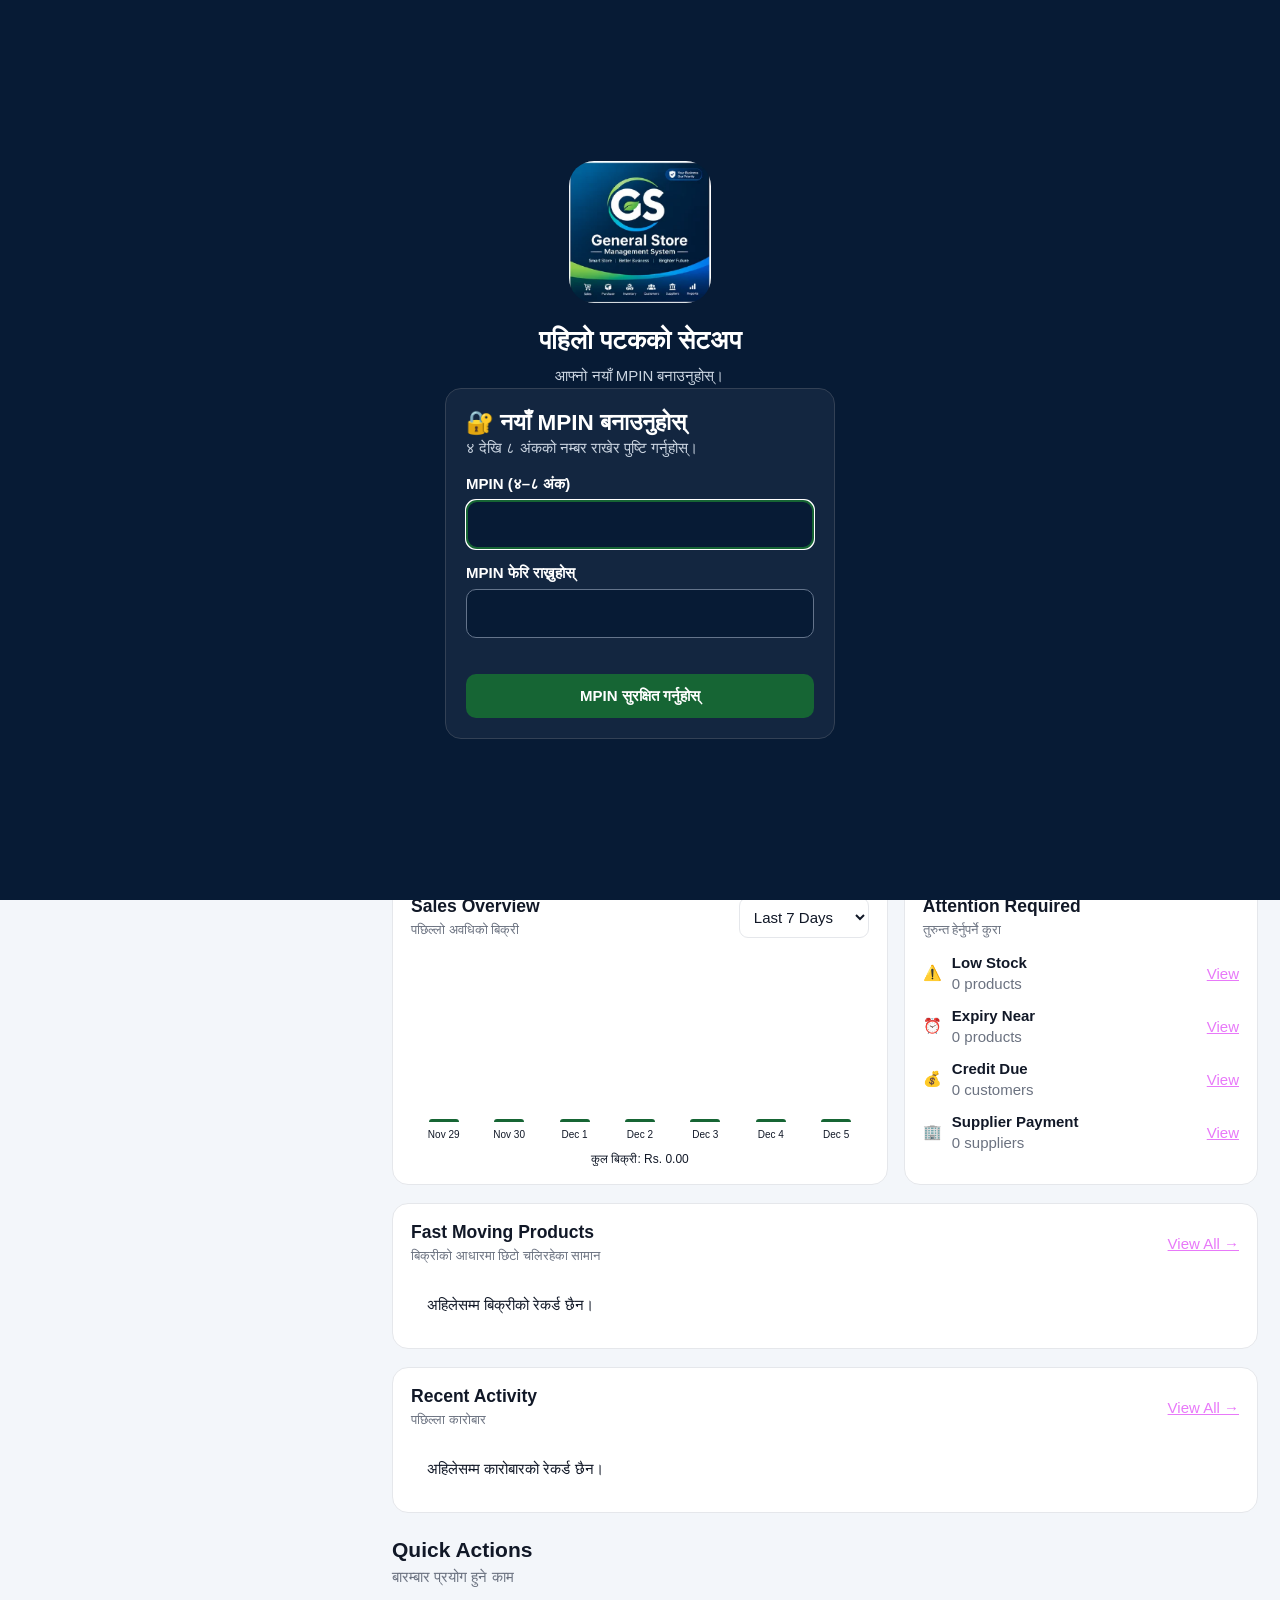
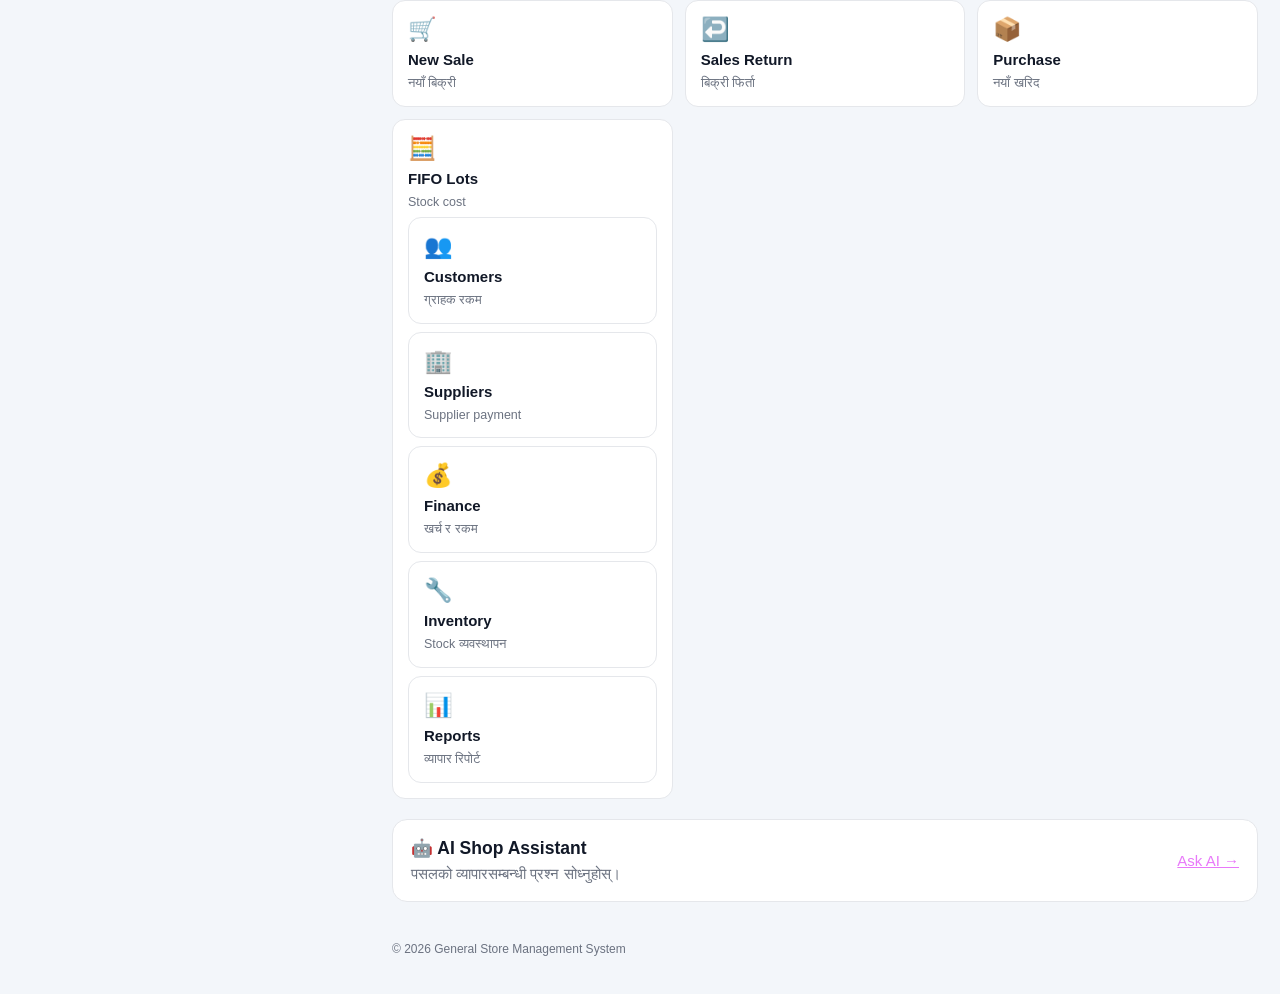
==== commit a6351a92: "Refactor CSS variables and update HTML structure" ====
--- a/index.html
+++ b/index.html
@@ -1,4 +1,3 @@
-
 <!DOCTYPE html>
 <html lang="ne">
 <head>
@@ -20,9 +19,9 @@
       --gs-panel: #202a3b;
       --gs-input: #111827;
       --gs-border: #3b4659;
-      --gs-text: #f3f4f6;
-      --gs-muted: #b5bfce;
-      --gs-pink: #ec00ed;
+      --gs-text: var(--text-color, #111827);
+      --gs-muted: var(--muted-color, #6b7280);
+      --gs-pink: var(--accent-color, #166534);
       --gs-sidebar-width: 370px;
     }
 
@@ -34,7 +33,7 @@
       margin: 0;
       background: var(--gs-bg);
       color: var(--gs-text);
-      font-family: Arial, "Noto Sans Devanagari", sans-serif;
+      font-family: var(--font-family, Arial, sans-serif);
       min-height: 100vh;
     }
 
@@ -88,11 +87,28 @@
       font-size: 13px;
     }
 
-    .gs-topbar-logo {
+    /* Dashboard Avatar: Store Profile को operatorPhoto */
+    .gs-topbar-avatar {
       width: 58px;
       height: 58px;
       flex: 0 0 58px;
-      object-fit: contain;
+      display: grid;
+      place-items: center;
+      overflow: hidden;
+      border-radius: 50%;
+      background: #111827;
+      color: white;
+      font-size: 22px;
+      font-weight: 800;
+      pointer-events: none;
+      user-select: none;
+    }
+
+    .gs-topbar-avatar img {
+      display: block;
+      width: 100%;
+      height: 100%;
+      object-fit: cover;
       border-radius: 50%;
       pointer-events: none;
     }
@@ -523,7 +539,7 @@
       font-size: 12px;
     }
 
-    /* Mobile footer */
+    /* Mobile footer navigation */
     .gs-bottom-nav {
       position: fixed;
       z-index: 1200;
@@ -549,6 +565,7 @@
       color: #cbd5e1;
       text-decoration: none;
       font-size: 12px;
+      cursor: pointer;
     }
 
     .gs-bottom-nav .gs-nav-icon { font-size: 23px; }
@@ -598,6 +615,7 @@
       background: #4b5563;
       color: white;
       font-size: 22px;
+      cursor: pointer;
     }
 
     .gs-menu-grid {
@@ -619,6 +637,10 @@
       overflow-wrap: anywhere;
     }
 
+    .gs-menu-grid a:active {
+      background: rgba(236,0,237,.18);
+    }
+
     /* Splash + MPIN screen */
     .gs-startup {
       position: fixed;
@@ -742,7 +764,7 @@
     @media (max-width: 760px) {
       .gs-topbar { height: 78px; padding: 10px 12px; }
       .gs-topbar-title h1 { font-size: 20px; }
-      .gs-topbar-logo { width: 50px; height: 50px; flex-basis: 50px; }
+      .gs-topbar-avatar { width: 50px; height: 50px; flex-basis: 50px; }
 
       .gs-sidebar {
         top: 78px;
@@ -752,7 +774,6 @@
       }
 
       body.gs-sidebar-open .gs-sidebar { transform: translateX(0); }
-
       body.gs-sidebar-open .gs-sidebar-overlay { display: block; }
 
       .gs-sidebar-overlay { inset: 78px 0 0; }
@@ -794,7 +815,7 @@
       .gs-finance-grid { grid-template-columns: 1fr; }
       .gs-menu-grid { grid-template-columns: 1fr; }
       .gs-topbar-title h1 { font-size: 17px; }
-      .gs-topbar-logo { width: 43px; height: 43px; flex-basis: 43px; }
+      .gs-topbar-avatar { width: 43px; height: 43px; flex-basis: 43px; }
     }
   </style>
 </head>
@@ -847,9 +868,10 @@
       </div>
     </div>
 
-    <!-- स्थायी GS लोगो: क्लिक गर्न मिल्दैन -->
-    <img class="gs-topbar-logo" src="./gs512.png"
-      alt="General Store" draggable="false">
+    <!-- Dashboard Avatar: Store Profile मा Save गरिएको फोटो -->
+    <!-- यो Avatar क्लिक गर्न मिल्दैन; Sidebar को GS लोगो अलग र स्थायी छ -->
+    <div class="gs-topbar-avatar" id="gsDashboardAvatar"
+      aria-label="Store Profile photo">GS</div>
   </header>
 
   <div class="gs-sidebar-overlay" id="gsSidebarOverlay"></div>
@@ -857,6 +879,7 @@
   <div class="gs-layout">
     <aside class="gs-sidebar" id="gsSidebar" aria-label="Store Profile">
       <div class="gs-sidebar-brand">
+        <!-- Sidebar को स्थायी GS लोगो यथावत् -->
         <img src="./gs512.png" alt="GS Logo" draggable="false">
         <div>
           <strong id="gsSidebarStoreTitle">Krishna G.C.</strong>
@@ -1146,7 +1169,7 @@
         <a class="gs-quick-action" href="./purchase.html">
           <span>📦</span><strong>Purchase</strong><small>नयाँ खरिद</small>
         </a>
-        <a class="gs-quick-action" href="./stock-lots.html">
+        <main class="gs-quick-action" href="./stock-lots.html">
           <span>🧮</span><strong>FIFO Lots</strong><small>Stock cost</small>
         </a>
         <a class="gs-quick-action" href="./customers.html">
@@ -1184,7 +1207,9 @@
 
   <!-- मोबाइल Footer Navigation -->
   <nav class="gs-bottom-nav" aria-label="Main navigation">
-    <a href="./index.html" class="active">
+    <!-- Overview मा एकपटक ट्याप गर्दा Grid खुल्छ -->
+    <a href="./index.html" class="active" id="gsOverviewNav"
+      aria-haspopup="dialog" aria-controls="gsMenuDialog">
       <span class="gs-nav-icon">⌂</span><span>Overview</span>
     </a>
     <a href="./customers.html">
@@ -1198,7 +1223,7 @@
     </a>
   </nav>
 
-  <!-- Overview थिच्दा सबै मेनु Grid -->
+  <!-- Overview थिच्दा खुल्ने सबै मेनु Grid -->
   <div class="gs-menu-dialog" id="gsMenuDialog" role="dialog"
     aria-modal="true" aria-labelledby="gsMenuTitle">
     <div class="gs-menu-box">
@@ -1207,7 +1232,7 @@
         <button type="button" class="gs-menu-close"
           id="gsMenuClose" aria-label="Close">×</button>
       </div>
-      <nav class="gs-menu-grid">
+      <nav class="gs-menu-grid" aria-label="All application menus">
         <a href="./index.html">⌂ Overview</a>
         <a href="./sale.html">🛒 New Sale</a>
         <a href="./sales-return.html">↩️ Sales Return</a>
@@ -1259,7 +1284,7 @@
       });
     })();
 
-    /* Store Profile: gs_settings मा अन्य settings नहटाई merge गर्ने */
+    /* Store Profile र Dashboard Avatar */
     (function () {
       const KEY = "gs_settings";
       const $ = id => document.getElementById(id);
@@ -1308,10 +1333,13 @@
         const img = document.createElement("img");
         img.src = photo;
         img.alt = "Store profile photo";
+        img.draggable = false;
+
         img.onerror = function () {
           element.replaceChildren();
           element.textContent = initials(name);
         };
+
         element.appendChild(img);
       }
 
@@ -1325,7 +1353,9 @@
         $("gsProfilePreviewOwner").textContent = owner;
         document.title = name + " - Dashboard";
 
+        /* Store Profile को एउटै operatorPhoto दुवै ठाउँमा देखाउने */
         renderPhoto($("gsProfilePhotoPreview"), photo, name);
+        renderPhoto($("gsDashboardAvatar"), photo, name);
       }
 
       function showStatus(message, error = false) {
@@ -1428,30 +1458,39 @@
         if (event.key === KEY) loadProfile();
       });
 
+      /* उही पेजमा अन्य स्क्रिप्टले Profile update गरेमा Avatar refresh */
+      window.addEventListener("gs:settings-updated", function (event) {
+        if (event.detail && event.detail.settings) {
+          currentPhoto = event.detail.settings.operatorPhoto || "";
+          updateProfileDisplay(event.detail.settings);
+        }
+      });
+
       loadProfile();
     })();
 
-    /* Grid menu */
+    /* Footer Overview: single tap मा Grid खोल्ने */
     (function () {
       const dialog = document.getElementById("gsMenuDialog");
       const close = document.getElementById("gsMenuClose");
+      const overview = document.getElementById("gsOverviewNav");
+      const menuLinks = dialog.querySelectorAll(".gs-menu-grid a");
+
+      function openDialog() {
+        dialog.classList.add("open");
+        document.body.style.overflow = "hidden";
+        close.focus();
+      }
 
       function closeDialog() {
         dialog.classList.remove("open");
-      }
-
-      document.querySelectorAll(".gs-bottom-nav a").forEach(function (link) {
-        if (link.getAttribute("href") === "./index.html") {
-          link.addEventListener("contextmenu", function (event) {
-            event.preventDefault();
-            dialog.classList.add("open");
-          });
-        }
-      });
-
-      /* Overview को लामो press को सट्टा menu keyboard/context fallback */
-      document.addEventListener("keydown", function (event) {
-        if (event.key === "Escape") closeDialog();
+        document.body.style.overflow = "";
+      }
+
+      /* Double tap वा context menu आवश्यक छैन */
+      overview.addEventListener("click", function (event) {
+        event.preventDefault();
+        openDialog();
       });
 
       close.addEventListener("click", closeDialog);
@@ -1460,23 +1499,24 @@
         if (event.target === dialog) closeDialog();
       });
 
-      /* Overview मा double tap ले सबै मेनु खोल्ने */
-      const overview = document.querySelector('.gs-bottom-nav a[href="./index.html"]');
-      let lastTap = 0;
-
-      overview.addEventListener("click", function (event) {
-        const now = Date.now();
-        if (now - lastTap < 450) {
-          event.preventDefault();
-          dialog.classList.add("open");
+      document.addEventListener("keydown", function (event) {
+        if (event.key === "Escape" && dialog.classList.contains("open")) {
+          closeDialog();
+          overview.focus();
         }
-        lastTap = now;
+      });
+
+      /* Grid भित्रको link सामान्य रूपमा खुल्छ */
+      menuLinks.forEach(function (link) {
+        link.addEventListener("click", function () {
+          closeDialog();
+          /* href browser ले सामान्य रूपमा खोल्छ */
+        });
       });
     })();
 
     /* Splash -> MPIN -> Dashboard
-       यसले विद्यमान auth.js/settings.js सँग मिल्ने
-       gs_mpin_security key र SHA-256 format प्रयोग गर्छ। */
+       gs_mpin_security key र SHA-256 format कायम राखिएको छ। */
     (function () {
       const MPIN_KEY = "gs_mpin_security";
       const splash = document.getElementById("gsStartup");
@@ -1619,7 +1659,8 @@
         errorText.textContent = "";
 
         if (Date.now() < lockedUntil) {
-          errorText.textContent = "धेरै पटक प्रयास भयो। केही समयपछि प्रयास गर्नुहोस्।";
+          errorText.textContent =
+            "धेरै पटक प्रयास भयो। केही समयपछि प्रयास गर्नुहोस्।";
           return;
         }
 
@@ -1685,7 +1726,7 @@
           }
         } catch (error) {
           console.error("MPIN प्रक्रिया असफल:", error);
-          errorText.textContent = error.message ||
+          errorText.error = error.message ||
             "MPIN प्रक्रिया पूरा भएन। HTTPS जाँच गर्नुहोस्।";
         }
       });
@@ -1704,6 +1745,6 @@
     }
   </script>
 
-  <script src="./dashboard.js?v=20261011-4"></script>
+  <script src="./dashboard.js?"></script>
 </body>
 </html>
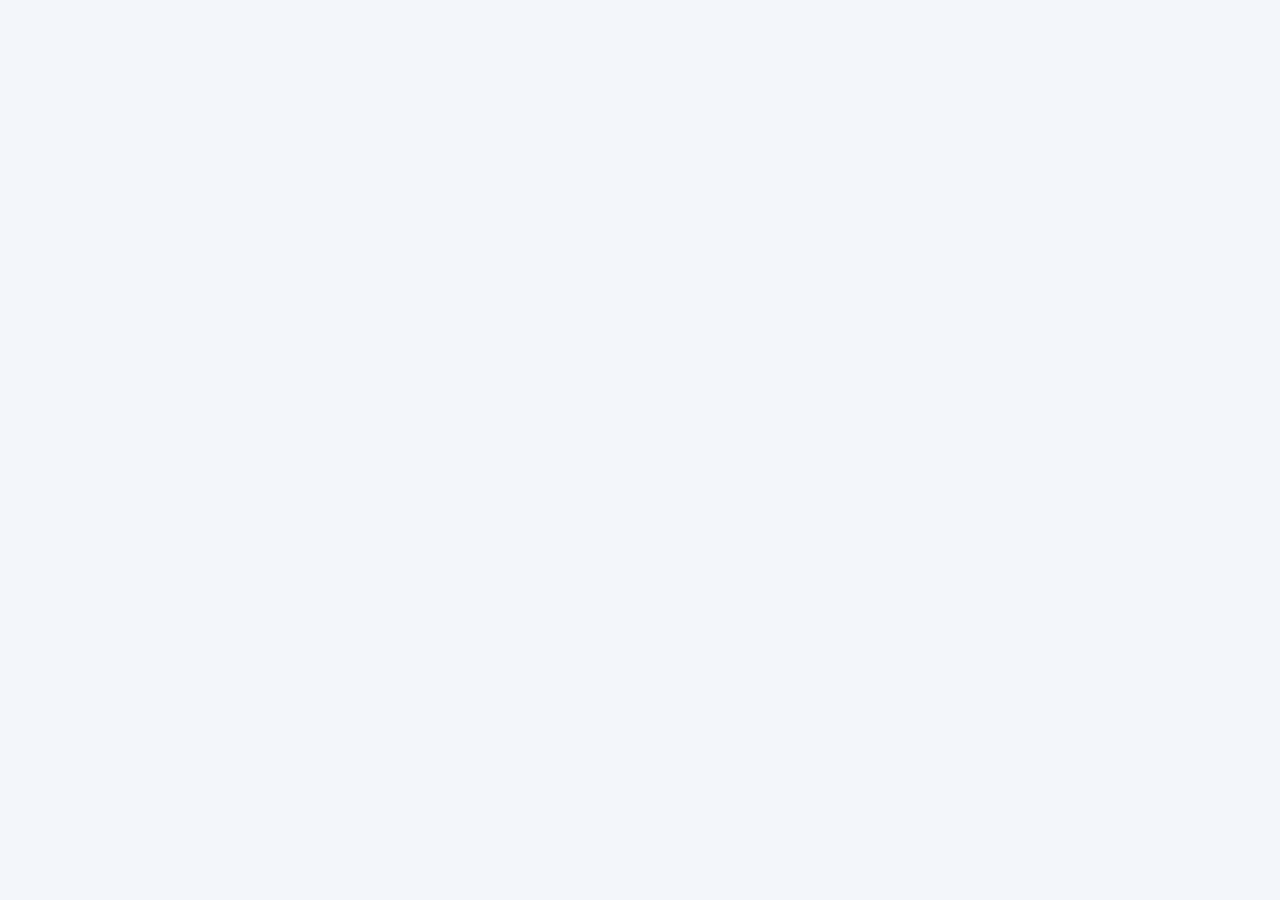
==== commit 05e83789: "Refactor styles and script references in index.html Updated various styles and layout properties in " ====
--- a/index.html
+++ b/index.html
@@ -11,18 +11,21 @@
   <link rel="icon" type="image/png" href="./gs192.png">
   <link rel="apple-touch-icon" href="./gs192.png">
   <link rel="stylesheet" href="./style.css?v=20261011-4">
-  <script src="./appearance.js?v=20261011-4"></script>
+  <script src="./appearance.js></script>
 
   <style>
     :root {
       --gs-bg: #111827;
-      --gs-panel: #202a3b;
-      --gs-input: #111827;
-      --gs-border: #3b4659;
-      --gs-text: var(--text-color, #111827);
-      --gs-muted: var(--muted-color, #6b7280);
+      --gs-panel: #1e293b;
+      --gs-input: #0f172a;
+      --gs-border: #334155;
+      --gs-text: var(--text-color, #f8fafc);
+      --gs-muted: var(--muted-color, #94a3b8);
       --gs-pink: var(--accent-color, #166534);
       --gs-sidebar-width: 370px;
+      --gs-shadow-sm: 0 4px 6px -1px rgba(0, 0, 0, 0.3), 0 2px 4px -2px rgba(0, 0, 0, 0.3);
+      --gs-shadow-md: 0 10px 15px -3px rgba(0, 0, 0, 0.4), 0 4px 6px -4px rgba(0, 0, 0, 0.4);
+      --gs-shadow-lg: 0 20px 25px -5px rgba(0, 0, 0, 0.5), 0 8px 10px -6px rgba(0, 0, 0, 0.5);
     }
 
     * { box-sizing: border-box; }
@@ -33,7 +36,7 @@
       margin: 0;
       background: var(--gs-bg);
       color: var(--gs-text);
-      font-family: var(--font-family, Arial, sans-serif);
+      font-family: var(--font-family, 'Segoe UI', system-ui, -apple-system, sans-serif);
       min-height: 100vh;
     }
 
@@ -48,8 +51,10 @@
       align-items: center;
       justify-content: space-between;
       gap: 12px;
-      padding: 12px 20px;
-      background: var(--gs-panel);
+      padding: 12px 24px;
+      background: rgba(30, 41, 59, 0.85);
+      backdrop-filter: blur(12px);
+      -webkit-backdrop-filter: blur(12px);
       border-bottom: 1px solid var(--gs-border);
       position: sticky;
       top: 0;
@@ -59,36 +64,155 @@
     .gs-topbar-left {
       display: flex;
       align-items: center;
+      gap: 16px;
+      min-width: 0;
+    }
+
+    .gs-menu-toggle {
+      border: 0;
+      background: rgba(255, 255, 255, 0.05);
+      color: var(--gs-text);
+      font-size: 24px;
+      cursor: pointer;
+      padding: 8px 12px;
+      border-radius: 10px;
+      flex-shrink: 0;
+      transition: background 0.2s ease, transform 0.2s ease;
+    }
+
+    .gs-menu-toggle:hover {
+      background: rgba(255, 255, 255, 0.12);
+      transform: scale(1.05);
+    }
+
+    .gs-topbar-title { min-width: 0; }
+
+    .gs-topbar-title h1 {
+      margin: 0;
+      font-size: 22px;
+      font-weight: 800;
+      letter-spacing: -0.02em;
+      overflow-wrap: anywhere;
+    }
+
+    .gs-topbar-title p {
+      margin: 3px 0 0;
+      color: var(--gs-muted);
+      font-size: 13px;
+    }
+
+    .gs-topbar-avatar {
+      width: 54px;
+      height: 54px;
+      flex: 0 0 54px;
+      display: grid;
+      place-items: center;
+      overflow: hidden;
+      border-radius: 50%;
+      background: linear-gradient(135deg, #1e293b, #0f172a);
+      color: white;
+      font-size: 20px;
+      font-weight: 800;
+      pointer-events: none;
+      user-select: none;
+      border: 2px solid rgba(255, 255, 255, 0.15);
+      box-shadow: var(--gs-shadow-sm);
+    }
+
+    .gs-topbar-avatar img {
+      display: block;
+      width: 100%;
+      height: 100%;
+      object-fit: cover;
+      border-radius: 50%;
+      pointer-events: none;
+    }
+
+    .gs-layout {
+      min-height: calc(100vh - 88px);
+    }
+
+    .gs-sidebar {
+      position: fixed;
+      top: 88px;
+      left: 0;
+      bottom: 0;
+      z-index: 1500;
+      width: var(--gs-sidebar-width);
+      padding: 20px;
+      overflow-y: auto;
+      overscroll-behavior: contain;
+      background: #0f172a;
+      border-right: 1px solid var(--gs-border);
+      transform: translateX(0);
+      transition: transform .3s cubic-bezier(0.4, 0, 0.2, 1);
+    }
+
+    .gs-sidebar-brand {
+      display: flex;
+      align-items: center;
+      gap: 14px;
+      padding: 4px 2px 20px;
+      margin-bottom: 20px;
+      border-bottom: 1px solid var(--gs-border);
+    }
+
+    .gs-sidebar-brand img {
+      width: 54px;
+      height: 54px;
+      flex: 0 0 54px;
+      object-fit: contain;
+      border-radius: 14px;
+    }
+
+    .gs-sidebar-brand strong {
+      display: block;
+      font-size: 18px;
+      line-height: 1.3;
+      font-weight: 700;
+    }
+
+    .gs-sidebar-brand small {
+      display: block;
+      color: var(--gs-muted);
+      margin-top: 4px;
+      font-size: 12px;
+    }
+
+    .gs-profile-card {
+      padding: 18px;
+      border: 1px solid var(--gs-border);
+      border-radius: 18px;
+      background: var(--gs-panel);
+      box-shadow: var(--gs-shadow-sm);
+    }
+
+    .gs-profile-card h2 {
+      margin: 0 0 8px;
+      font-size: 20px;
+      font-weight: 700;
+    }
+
+    .gs-profile-intro {
+      margin: 0 0 16px;
+      color: var(--gs-muted);
+      line-height: 1.5;
+      font-size: 13px;
+    }
+
+    .gs-profile-preview {
+      display: flex;
+      align-items: center;
       gap: 14px;
       min-width: 0;
-    }
-
-    .gs-menu-toggle {
-      border: 0;
-      background: transparent;
-      color: var(--gs-text);
-      font-size: 32px;
-      cursor: pointer;
-      padding: 3px 8px;
-      flex-shrink: 0;
-    }
-
-    .gs-topbar-title { min-width: 0; }
-
-    .gs-topbar-title h1 {
-      margin: 0;
-      font-size: 23px;
-      overflow-wrap: anywhere;
-    }
-
-    .gs-topbar-title p {
-      margin: 5px 0 0;
-      color: var(--gs-muted);
-      font-size: 13px;
-    }
-
-    /* Dashboard Avatar: Store Profile को operatorPhoto */
-    .gs-topbar-avatar {
+      padding: 14px;
+      margin-bottom: 20px;
+      border-radius: 14px;
+      background: rgba(255, 255, 255, 0.03);
+      border: 1px solid rgba(255, 255, 255, 0.05);
+    }
+
+    .gs-profile-photo {
       width: 58px;
       height: 58px;
       flex: 0 0 58px;
@@ -96,115 +220,11 @@
       place-items: center;
       overflow: hidden;
       border-radius: 50%;
-      background: #111827;
+      background: #0f172a;
       color: white;
-      font-size: 22px;
+      font-size: 20px;
       font-weight: 800;
-      pointer-events: none;
-      user-select: none;
-    }
-
-    .gs-topbar-avatar img {
-      display: block;
-      width: 100%;
-      height: 100%;
-      object-fit: cover;
-      border-radius: 50%;
-      pointer-events: none;
-    }
-
-    .gs-layout {
-      min-height: calc(100vh - 88px);
-    }
-
-    /* Sidebar: Store Profile फारम यहीँ स्थायी रूपमा रहन्छ */
-    .gs-sidebar {
-      position: fixed;
-      top: 88px;
-      left: 0;
-      bottom: 0;
-      z-index: 1500;
-      width: var(--gs-sidebar-width);
-      padding: 16px;
-      overflow-y: auto;
-      overscroll-behavior: contain;
-      background: #111b2d;
-      border-right: 1px solid var(--gs-border);
-      transform: translateX(0);
-      transition: transform .25s ease;
-    }
-
-    .gs-sidebar-brand {
-      display: flex;
-      align-items: center;
-      gap: 12px;
-      padding: 4px 2px 18px;
-      margin-bottom: 16px;
-      border-bottom: 1px solid var(--gs-border);
-    }
-
-    .gs-sidebar-brand img {
-      width: 58px;
-      height: 58px;
-      flex: 0 0 58px;
-      object-fit: contain;
-      border-radius: 14px;
-    }
-
-    .gs-sidebar-brand strong {
-      display: block;
-      font-size: 18px;
-      line-height: 1.4;
-    }
-
-    .gs-sidebar-brand small {
-      display: block;
-      color: var(--gs-muted);
-      margin-top: 4px;
-    }
-
-    .gs-profile-card {
-      padding: 15px;
-      border: 1px solid var(--gs-border);
-      border-radius: 17px;
-      background: var(--gs-panel);
-    }
-
-    .gs-profile-card h2 {
-      margin: 0 0 7px;
-      font-size: 21px;
-    }
-
-    .gs-profile-intro {
-      margin: 0 0 16px;
-      color: var(--gs-muted);
-      line-height: 1.6;
-      font-size: 13px;
-    }
-
-    .gs-profile-preview {
-      display: flex;
-      align-items: center;
-      gap: 12px;
-      min-width: 0;
-      padding: 12px;
-      margin-bottom: 18px;
-      border-radius: 13px;
-      background: rgba(255,255,255,.045);
-    }
-
-    .gs-profile-photo {
-      width: 62px;
-      height: 62px;
-      flex: 0 0 62px;
-      display: grid;
-      place-items: center;
-      overflow: hidden;
-      border-radius: 50%;
-      background: #111827;
-      color: white;
-      font-size: 22px;
-      font-weight: 800;
+      border: 2px solid var(--gs-border);
     }
 
     .gs-profile-photo img {
@@ -220,29 +240,32 @@
       overflow-wrap: anywhere;
     }
 
-    .gs-profile-preview strong { font-size: 15px; }
+    .gs-profile-preview strong { font-size: 15px; font-weight: 700; }
 
     .gs-profile-preview small {
       color: var(--gs-muted);
-      margin-top: 5px;
+      margin-top: 4px;
     }
 
     .gs-profile-form {
       display: grid;
       grid-template-columns: minmax(0, 1fr);
-      gap: 13px;
+      gap: 14px;
     }
 
     .gs-field {
       display: flex;
       flex-direction: column;
-      gap: 7px;
+      gap: 6px;
       min-width: 0;
     }
 
     .gs-field label {
-      font-size: 13px;
+      font-size: 12px;
       font-weight: 700;
+      letter-spacing: 0.02em;
+      text-transform: uppercase;
+      color: #cbd5e1;
     }
 
     .gs-field input,
@@ -250,49 +273,64 @@
     .gs-field textarea {
       width: 100%;
       min-width: 0;
-      padding: 12px;
-      border: 1px solid #64748b;
-      border-radius: 11px;
+      padding: 11px 13px;
+      border: 1px solid var(--gs-border);
+      border-radius: 10px;
       background: var(--gs-input);
       color: var(--gs-text);
       outline-offset: 2px;
+      transition: border-color 0.2s ease, box-shadow 0.2s ease;
     }
 
     .gs-field input:focus,
     .gs-field select:focus,
     .gs-field textarea:focus {
-      outline: 2px solid var(--gs-pink);
+      outline: none;
+      border-color: var(--gs-pink);
+      box-shadow: 0 0 0 3px rgba(22, 101, 52, 0.25);
     }
 
     .gs-field textarea {
-      min-height: 78px;
+      min-height: 80px;
       resize: vertical;
     }
 
     .gs-field small {
       color: var(--gs-muted);
       font-size: 12px;
-      line-height: 1.5;
+      line-height: 1.4;
     }
 
     .gs-profile-actions {
       display: flex;
       flex-wrap: wrap;
-      gap: 9px;
-      margin-top: 15px;
+      gap: 10px;
+      margin-top: 18px;
     }
 
     .gs-button {
       border: 0;
       border-radius: 10px;
-      padding: 11px 13px;
+      padding: 12px 16px;
       cursor: pointer;
       font-weight: 700;
+      transition: transform 0.15s ease, filter 0.15s ease, box-shadow 0.15s ease;
+    }
+
+    .gs-button:hover {
+      transform: translateY(-2px);
+      filter: brightness(1.1);
+      box-shadow: var(--gs-shadow-sm);
+    }
+
+    .gs-button:active {
+      transform: translateY(0);
     }
 
     .gs-save {
       background: var(--gs-pink);
       color: white;
+      flex: 1;
     }
 
     .gs-remove {
@@ -302,19 +340,21 @@
 
     .gs-profile-status {
       display: none;
-      margin-top: 13px;
-      padding: 11px;
+      margin-top: 14px;
+      padding: 12px;
       border-radius: 10px;
       background: #14532d;
       color: #dcfce7;
       line-height: 1.5;
       overflow-wrap: anywhere;
       font-size: 13px;
+      border: 1px solid #22c55e;
     }
 
     .gs-profile-status.error {
       background: #7f1d1d;
       color: #fee2e2;
+      border-color: #ef4444;
     }
 
     .gs-sidebar-overlay {
@@ -322,13 +362,14 @@
       position: fixed;
       inset: 88px 0 0;
       z-index: 1400;
-      background: rgba(0,0,0,.65);
+      background: rgba(0,0,0,.7);
+      backdrop-filter: blur(4px);
     }
 
     .gs-main {
       margin-left: var(--gs-sidebar-width);
       min-width: 0;
-      padding: 22px;
+      padding: 28px;
     }
 
     .gs-welcome {
@@ -336,47 +377,70 @@
       align-items: center;
       justify-content: space-between;
       flex-wrap: wrap;
-      gap: 15px;
-      margin-bottom: 24px;
-    }
-
-    .gs-welcome h2 { margin: 0 0 8px; }
+      gap: 16px;
+      margin-bottom: 28px;
+    }
+
+    .gs-welcome h2 { margin: 0 0 6px; font-size: 26px; font-weight: 800; }
 
     .gs-welcome p {
       color: var(--gs-muted);
       margin: 0;
-      line-height: 1.6;
+      line-height: 1.5;
     }
 
     .gs-primary-link {
       display: inline-flex;
       align-items: center;
       justify-content: center;
-      padding: 12px 16px;
-      border-radius: 11px;
+      padding: 12px 20px;
+      border-radius: 12px;
       background: var(--gs-pink);
       color: white;
       text-decoration: none;
       font-weight: 800;
       white-space: nowrap;
-    }
-
-    .gs-stats-grid,
+      box-shadow: var(--gs-shadow-sm);
+      transition: transform 0.2s ease, box-shadow 0.2s ease, filter 0.2s ease;
+    }
+
+    .gs-primary-link:hover {
+      transform: translateY(-2px);
+      box-shadow: var(--gs-shadow-md);
+      filter: brightness(1.1);
+    }
+
+    .gs-stats-grid {
+      display: grid;
+      grid-template-columns: repeat(4, minmax(0, 1fr));
+      gap: 18px;
+      margin-bottom: 28px;
+    }
+
     .gs-finance-grid {
       display: grid;
-      grid-template-columns: repeat(2, minmax(0, 1fr));
-      gap: 15px;
-      margin-bottom: 26px;
+      grid-template-columns: repeat(4, minmax(0, 1fr));
+      gap: 18px;
+      margin-bottom: 28px;
     }
 
     .gs-stat-card,
     .gs-finance-card,
     .gs-dashboard-card {
       min-width: 0;
-      padding: 18px;
+      padding: 20px;
       border: 1px solid var(--gs-border);
-      border-radius: 16px;
+      border-radius: 18px;
       background: var(--gs-panel);
+      box-shadow: var(--gs-shadow-sm);
+      transition: transform 0.25s cubic-bezier(0.4, 0, 0.2, 1), box-shadow 0.25s cubic-bezier(0.4, 0, 0.2, 1), border-color 0.25s ease;
+    }
+
+    .gs-stat-card:hover,
+    .gs-finance-card:hover {
+      transform: translateY(-4px);
+      box-shadow: var(--gs-shadow-md);
+      border-color: #475569;
     }
 
     .gs-stat-top {
@@ -394,46 +458,51 @@
       place-items: center;
       flex: 0 0 44px;
       border-radius: 12px;
-      background: rgba(255,255,255,.09);
+      background: rgba(255, 255, 255, 0.05);
+      border: 1px solid rgba(255, 255, 255, 0.08);
       font-size: 22px;
     }
 
-    .gs-stat-label { color: var(--gs-muted); font-size: 13px; }
+    .gs-stat-label { color: var(--gs-muted); font-size: 13px; font-weight: 600; }
 
     .gs-stat-value {
-      margin-top: 15px;
-      font-size: clamp(20px, 2.5vw, 28px);
+      margin-top: 14px;
+      font-size: clamp(20px, 2.2vw, 28px);
       font-weight: 800;
+      letter-spacing: -0.02em;
       overflow-wrap: anywhere;
     }
 
     .gs-stat-bottom {
-      margin-top: 11px;
+      margin-top: 12px;
       color: var(--gs-muted);
-      font-size: 13px;
+      font-size: 12px;
       display: flex;
       flex-wrap: wrap;
       gap: 8px;
-    }
-
-    .gs-positive { color: #22c55e; }
-
-    .gs-section-heading { margin: 25px 0 14px; }
+      align-items: center;
+    }
+
+    .gs-positive { color: #4ade80; font-weight: 700; }
+
+    .gs-section-heading { margin: 32px 0 16px; }
 
     .gs-section-heading h3 {
-      margin: 0 0 6px;
-      font-size: 21px;
+      margin: 0 0 4px;
+      font-size: 22px;
+      font-weight: 800;
     }
 
     .gs-section-heading p {
       margin: 0;
       color: var(--gs-muted);
+      font-size: 14px;
     }
 
     .gs-finance-card {
       display: flex;
       align-items: flex-start;
-      gap: 12px;
+      gap: 14px;
     }
 
     .gs-finance-card > div:last-child { min-width: 0; }
@@ -442,18 +511,22 @@
     .gs-finance-card strong,
     .gs-finance-card small { display: block; }
 
-    .gs-finance-card span,
-    .gs-finance-card small { color: var(--gs-muted); }
+    .gs-finance-card span { color: var(--gs-muted); font-size: 13px; font-weight: 600; }
+
+    .gs-finance-card small { color: var(--gs-muted); font-size: 12px; margin-top: 2px; }
 
     .gs-finance-card strong {
-      margin: 5px 0;
+      margin: 6px 0 2px;
+      font-size: 20px;
+      font-weight: 800;
+      letter-spacing: -0.01em;
       overflow-wrap: anywhere;
     }
 
     .gs-dashboard-grid {
       display: grid;
-      grid-template-columns: minmax(0, 1.4fr) minmax(0, 1fr);
-      gap: 16px;
+      grid-template-columns: minmax(0, 1.5fr) minmax(0, 1fr);
+      gap: 20px;
     }
 
     .gs-card-heading {
@@ -462,84 +535,187 @@
       align-items: center;
       flex-wrap: wrap;
       gap: 12px;
-      margin-bottom: 16px;
-    }
-
-    .gs-card-heading h3 { margin: 0 0 5px; }
+      margin-bottom: 18px;
+    }
+
+    .gs-card-heading h3 { margin: 0 0 4px; font-size: 18px; font-weight: 700; }
     .gs-card-heading p { margin: 0; color: var(--gs-muted); font-size: 13px; }
 
     #salesPeriod {
-      padding: 10px;
+      padding: 8px 12px;
       border: 1px solid var(--gs-border);
-      border-radius: 9px;
+      border-radius: 10px;
       background: var(--gs-input);
       color: var(--gs-text);
+      outline: none;
+      cursor: pointer;
     }
 
     .gs-chart-area { min-height: 180px; overflow-x: auto; }
-    .gs-attention-list { display: grid; gap: 15px; }
+    .gs-attention-list { display: grid; gap: 12px; }
 
     .gs-attention-item {
       display: flex;
       align-items: center;
-      gap: 10px;
+      gap: 12px;
       min-width: 0;
+      padding: 10px 12px;
+      border-radius: 12px;
+      background: rgba(255, 255, 255, 0.02);
+      border: 1px solid rgba(255, 255, 255, 0.04);
+      transition: background 0.2s ease;
+    }
+
+    .gs-attention-item:hover {
+      background: rgba(255, 255, 255, 0.05);
     }
 
     .gs-attention-text { flex: 1; min-width: 0; }
-    .gs-attention-text strong,
-    .gs-attention-text span { display: block; }
-    .gs-attention-text span { margin-top: 4px; color: var(--gs-muted); }
+    .gs-attention-text strong { display: block; font-size: 14px; }
+    .gs-attention-text span { display: block; margin-top: 2px; color: var(--gs-muted); font-size: 12px; }
 
     .gs-attention-item a,
-    .gs-text-link { color: #e879f9; }
+    .gs-text-link {
+      color: #f472b6;
+      text-decoration: none;
+      font-weight: 700;
+      font-size: 13px;
+      transition: color 0.2s ease;
+    }
+
+    .gs-attention-item a:hover,
+    .gs-text-link:hover {
+      color: #ec4899;
+      text-decoration: underline;
+    }
 
     .gs-table-wrap { width: 100%; overflow-x: auto; }
 
     .gs-quick-actions {
       display: grid;
       grid-template-columns: repeat(3, minmax(0, 1fr));
-      gap: 12px;
+      gap: 14px;
     }
 
     .gs-quick-action {
       display: flex;
       flex-direction: column;
-      gap: 8px;
+      gap: 6px;
       min-width: 0;
-      padding: 15px;
+      padding: 16px;
       border: 1px solid var(--gs-border);
-      border-radius: 13px;
+      border-radius: 14px;
       background: var(--gs-panel);
       color: var(--gs-text);
       text-decoration: none;
       overflow-wrap: anywhere;
-    }
-
-    .gs-quick-action span { font-size: 23px; }
-    .gs-quick-action small { color: var(--gs-muted); }
-
+      box-shadow: var(--gs-shadow-sm);
+      transition: transform 0.2s cubic-bezier(0.4, 0, 0.2, 1), box-shadow 0.2s cubic-bezier(0.4, 0, 0.2, 1), border-color 0.2s ease, background 0.2s ease;
+    }
+
+    .gs-quick-action:hover {
+      transform: translateY(-3px);
+      box-shadow: var(--gs-shadow-md);
+      border-color: #64748b;
+      background: #26334d;
+    }
+
+    .gs-quick-action span { font-size: 26px; }
+    .gs-quick-action strong { font-size: 15px; }
+    .gs-quick-action small { color: var(--gs-muted); font-size: 12px; }
+
+    /* =========================================================
+       PREMIUM AI CARD DESIGN (Glow, Gradient, Modern Border)
+       ========================================================= */
     .gs-ai-card {
+      position: relative;
       display: flex;
       align-items: center;
       justify-content: space-between;
       flex-wrap: wrap;
-      gap: 15px;
-      margin-top: 20px;
-      padding: 18px;
-      border: 1px solid var(--gs-border);
-      border-radius: 15px;
-      background: var(--gs-panel);
+      gap: 16px;
+      margin-top: 24px;
+      padding: 24px 28px;
+      border-radius: 20px;
+      background: linear-gradient(135deg, #1e1b4b 0%, #311042 50%, #111827 100%);
+      border: 1px solid rgba(236, 72, 153, 0.3);
+      box-shadow: 0 10px 30px -10px rgba(168, 85, 247, 0.3);
+      overflow: hidden;
+      transition: transform 0.3s ease, box-shadow 0.3s ease, border-color 0.3s ease;
+    }
+
+    .gs-ai-card::before {
+      content: '';
+      position: absolute;
+      top: -50%;
+      left: -50%;
+      width: 200%;
+      height: 200%;
+      background: radial-gradient(circle, rgba(236, 72, 153, 0.12) 0%, transparent 60%);
+      pointer-events: none;
+      animation: aiGlow 8s infinite alternate ease-in-out;
+    }
+
+    @keyframes aiGlow {
+      0% { transform: translate(-10%, -10%); }
+      100% { transform: translate(10%, 10%); }
+    }
+
+    .gs-ai-card:hover {
+      transform: translateY(-4px);
+      box-shadow: 0 20px 40px -12px rgba(168, 85, 247, 0.45);
+      border-color: rgba(236, 72, 153, 0.6);
+    }
+
+    .gs-ai-card h3 {
+      margin: 0;
+      font-size: 20px;
+      font-weight: 800;
+      background: linear-gradient(135deg, #ffffff 0%, #f472b6 100%);
+      -webkit-background-clip: text;
+      -webkit-text-fill-color: transparent;
+      display: flex;
+      align-items: center;
+      gap: 8px;
+    }
+
+    .gs-ai-card p {
+      color: #cbd5e1 !important;
+      margin-top: 6px !important;
+      font-size: 14px;
+    }
+
+    .gs-ai-card .gs-text-link {
+      position: relative;
+      z-index: 2;
+      display: inline-flex;
+      align-items: center;
+      justify-content: center;
+      padding: 10px 20px;
+      border-radius: 12px;
+      background: linear-gradient(135deg, #ec4899 0%, #8b5cf6 100%);
+      color: white !important;
+      font-weight: 800;
+      box-shadow: 0 4px 14px rgba(236, 72, 153, 0.4);
+      transition: transform 0.2s ease, box-shadow 0.2s ease, filter 0.2s ease;
+    }
+
+    .gs-ai-card .gs-text-link:hover {
+      transform: scale(1.05);
+      box-shadow: 0 6px 20px rgba(236, 72, 153, 0.6);
+      filter: brightness(1.1);
+      text-decoration: none;
     }
 
     .gs-footer {
-      margin-top: 24px;
-      padding: 16px 0;
+      margin-top: 32px;
+      padding: 20px 0;
       color: var(--gs-muted);
-      font-size: 12px;
-    }
-
-    /* Mobile footer navigation */
+      font-size: 13px;
+      text-align: center;
+      border-top: 1px solid rgba(255,255,255,0.05);
+    }
+
     .gs-bottom-nav {
       position: fixed;
       z-index: 1200;
@@ -550,8 +726,9 @@
       grid-template-columns: repeat(4, minmax(0, 1fr));
       gap: 3px;
       padding: 8px 4px calc(8px + env(safe-area-inset-bottom));
-      background: #111b2d;
-      border-top: 1px solid #354056;
+      background: rgba(15, 23, 42, 0.95);
+      backdrop-filter: blur(12px);
+      border-top: 1px solid var(--gs-border);
     }
 
     .gs-bottom-nav a {
@@ -559,23 +736,24 @@
       align-items: center;
       justify-content: center;
       flex-direction: column;
-      gap: 5px;
+      gap: 4px;
       min-width: 0;
       min-height: 48px;
-      color: #cbd5e1;
+      color: var(--gs-muted);
       text-decoration: none;
-      font-size: 12px;
+      font-size: 11px;
       cursor: pointer;
-    }
-
-    .gs-bottom-nav .gs-nav-icon { font-size: 23px; }
+      border-radius: 8px;
+      transition: color 0.2s ease, background 0.2s ease;
+    }
+
+    .gs-bottom-nav .gs-nav-icon { font-size: 20px; }
 
     .gs-bottom-nav a.active {
-      color: var(--gs-pink);
+      color: #f472b6;
       font-weight: 800;
     }
 
-    /* All-menu grid */
     .gs-menu-dialog {
       display: none;
       position: fixed;
@@ -584,7 +762,8 @@
       align-items: center;
       justify-content: center;
       padding: 16px;
-      background: rgba(0,0,0,.78);
+      background: rgba(0,0,0,.8);
+      backdrop-filter: blur(6px);
     }
 
     .gs-menu-dialog.open { display: flex; }
@@ -593,55 +772,63 @@
       width: min(620px, 100%);
       max-height: 85dvh;
       overflow-y: auto;
-      padding: 18px;
+      padding: 22px;
       border: 1px solid var(--gs-border);
-      border-radius: 18px;
+      border-radius: 20px;
       background: var(--gs-panel);
+      box-shadow: var(--gs-shadow-lg);
     }
 
     .gs-menu-heading {
       display: flex;
       align-items: center;
       justify-content: space-between;
-      margin-bottom: 15px;
-    }
-
-    .gs-menu-heading h2 { margin: 0; }
+      margin-bottom: 18px;
+    }
+
+    .gs-menu-heading h2 { margin: 0; font-size: 20px; }
 
     .gs-menu-close {
       border: 0;
-      padding: 8px 13px;
-      border-radius: 9px;
-      background: #4b5563;
+      padding: 6px 12px;
+      border-radius: 8px;
+      background: rgba(255, 255, 255, 0.1);
       color: white;
-      font-size: 22px;
+      font-size: 20px;
       cursor: pointer;
-    }
+      transition: background 0.2s ease;
+    }
+
+    .gs-menu-close:hover { background: rgba(255, 255, 255, 0.2); }
 
     .gs-menu-grid {
       display: grid;
       grid-template-columns: repeat(2, minmax(0, 1fr));
-      gap: 10px;
+      gap: 12px;
     }
 
     .gs-menu-grid a {
       display: flex;
       align-items: center;
-      gap: 10px;
-      min-height: 57px;
-      padding: 12px;
+      gap: 12px;
+      min-height: 54px;
+      padding: 12px 16px;
       border: 1px solid var(--gs-border);
       border-radius: 12px;
       color: var(--gs-text);
       text-decoration: none;
       overflow-wrap: anywhere;
-    }
-
-    .gs-menu-grid a:active {
-      background: rgba(236,0,237,.18);
-    }
-
-    /* Splash + MPIN screen */
+      font-weight: 600;
+      background: rgba(255,255,255,0.02);
+      transition: background 0.2s ease, border-color 0.2s ease, transform 0.15s ease;
+    }
+
+    .gs-menu-grid a:hover {
+      background: rgba(255,255,255,0.06);
+      border-color: #64748b;
+      transform: translateY(-2px);
+    }
+
     .gs-startup {
       position: fixed;
       inset: 0;
@@ -661,29 +848,31 @@
 
     .gs-startup-logo {
       display: block;
-      width: 142px;
-      height: 142px;
+      width: 130px;
+      height: 130px;
       object-fit: contain;
-      margin: 0 auto 22px;
-      border-radius: 25px;
+      margin: 0 auto 20px;
+      border-radius: 24px;
+      box-shadow: var(--gs-shadow-md);
     }
 
     .gs-startup-card h1 {
       margin: 0 0 8px;
       font-size: 26px;
+      font-weight: 800;
     }
 
     .gs-startup-card p {
       color: #cbd5e1;
-      line-height: 1.6;
+      line-height: 1.5;
     }
 
     .gs-startup-progress {
       width: 100%;
-      height: 5px;
+      height: 6px;
       margin: 24px 0;
       border-radius: 20px;
-      background: #334155;
+      background: #1e293b;
       overflow: hidden;
     }
 
@@ -702,57 +891,74 @@
     .gs-pin-form {
       display: none;
       text-align: left;
-      padding: 20px;
-      border: 1px solid #334155;
-      border-radius: 16px;
-      background: #132640;
+      padding: 24px;
+      border: 1px solid var(--gs-border);
+      border-radius: 20px;
+      background: #0f172a;
+      box-shadow: var(--gs-shadow-lg);
     }
 
     .gs-pin-form label {
       display: block;
-      margin: 15px 0 7px;
+      margin: 16px 0 6px;
       font-weight: 700;
+      font-size: 13px;
     }
 
     .gs-pin-form input {
       width: 100%;
-      padding: 13px;
-      border: 1px solid #64748b;
+      padding: 12px;
+      border: 1px solid var(--gs-border);
       border-radius: 10px;
       background: #071b35;
       color: white;
-      font-size: 18px;
-      letter-spacing: 4px;
+      font-size: 20px;
+      letter-spacing: 6px;
       text-align: center;
     }
 
     .gs-pin-form button {
       width: 100%;
-      margin-top: 16px;
-      padding: 13px;
+      margin-top: 20px;
+      padding: 14px;
       border: 0;
       border-radius: 10px;
       background: var(--gs-pink);
       color: white;
       font-weight: 800;
       cursor: pointer;
+      box-shadow: var(--gs-shadow-sm);
+      transition: filter 0.2s ease, transform 0.2s ease;
+    }
+
+    .gs-pin-form button:hover {
+      filter: brightness(1.1);
+      transform: translateY(-2px);
     }
 
     .gs-pin-error {
       min-height: 20px;
-      color: #fecaca;
+      color: #fca5a5;
       font-size: 13px;
       line-height: 1.5;
+      margin-top: 8px;
     }
 
     #dashboardError {
       display: none;
-      margin: 12px;
-      padding: 12px;
-      border-radius: 10px;
+      margin: 12px 0 20px;
+      padding: 14px;
+      border-radius: 12px;
       background: #7f1d1d;
       color: white;
+      border: 1px solid #ef4444;
       overflow-wrap: anywhere;
+    }
+
+    /* RESPONSIVE LAYOUT ADJUSTMENTS */
+    @media (max-width: 1200px) {
+      .gs-stats-grid,
+      .gs-finance-grid { grid-template-columns: repeat(2, minmax(0, 1fr)); }
     }
 
     @media (max-width: 1000px) {
@@ -762,14 +968,14 @@
     }
 
     @media (max-width: 760px) {
-      .gs-topbar { height: 78px; padding: 10px 12px; }
-      .gs-topbar-title h1 { font-size: 20px; }
-      .gs-topbar-avatar { width: 50px; height: 50px; flex-basis: 50px; }
+      .gs-topbar { height: 78px; padding: 10px 16px; }
+      .gs-topbar-title h1 { font-size: 19px; }
+      .gs-topbar-avatar { width: 46px; height: 46px; flex-basis: 46px; }
 
       .gs-sidebar {
         top: 78px;
         bottom: 0;
-        width: min(92vw, 390px);
+        width: min(90vw, 360px);
         transform: translateX(-105%);
       }
 
@@ -780,42 +986,43 @@
 
       .gs-main {
         margin-left: 0;
-        padding: 17px 12px 90px;
+        padding: 18px 14px 90px;
       }
 
       .gs-bottom-nav { display: grid; }
 
       .gs-stats-grid,
-      .gs-finance-grid { gap: 10px; }
+      .gs-finance-grid { gap: 12px; }
 
       .gs-stat-card,
       .gs-finance-card,
-      .gs-dashboard-card { padding: 13px; }
+      .gs-dashboard-card { padding: 16px; }
 
       .gs-stat-icon,
       .gs-finance-icon {
-        width: 36px;
-        height: 36px;
-        flex-basis: 36px;
-        font-size: 19px;
+        width: 40px;
+        height: 40px;
+        flex-basis: 40px;
+        font-size: 20px;
       }
 
-      .gs-stat-label { font-size: 11px; }
-      .gs-stat-value { font-size: 20px; }
+      .gs-stat-label { font-size: 12px; }
+      .gs-stat-value { font-size: 22px; }
       .gs-stat-bottom { font-size: 11px; }
-      .gs-finance-card { gap: 8px; }
-      .gs-finance-card span,
+      .gs-finance-card { gap: 10px; }
+      .gs-finance-card span { font-size: 12px; }
       .gs-finance-card small { font-size: 11px; }
-      .gs-finance-card strong { font-size: 14px; }
+      .gs-finance-card strong { font-size: 16px; }
       .gs-menu-grid { grid-template-columns: repeat(2, minmax(0, 1fr)); }
     }
 
-    @media (max-width: 370px) {
+    @media (max-width: 480px) {
       .gs-stats-grid,
-      .gs-finance-grid { grid-template-columns: 1fr; }
+      .gs-finance-grid { grid-template-columns: repeat(1, minmax(0, 1fr)); }
+      .gs-quick-actions { grid-template-columns: repeat(1, minmax(0, 1fr)); }
       .gs-menu-grid { grid-template-columns: 1fr; }
       .gs-topbar-title h1 { font-size: 17px; }
-      .gs-topbar-avatar { width: 43px; height: 43px; flex-basis: 43px; }
+      .gs-topbar-avatar { width: 42px; height: 42px; flex-basis: 42px; }
     }
   </style>
 </head>
@@ -869,7 +1076,6 @@
     </div>
 
     <!-- Dashboard Avatar: Store Profile मा Save गरिएको फोटो -->
-    <!-- यो Avatar क्लिक गर्न मिल्दैन; Sidebar को GS लोगो अलग र स्थायी छ -->
     <div class="gs-topbar-avatar" id="gsDashboardAvatar"
       aria-label="Store Profile photo">GS</div>
   </header>
@@ -1132,7 +1338,7 @@
         </article>
       </section>
 
-      <section class="gs-dashboard-card" style="margin-top:18px">
+      <section class="gs-dashboard-card" style="margin-top:20px">
         <div class="gs-card-heading">
           <div>
             <h3>Fast Moving Products</h3>
@@ -1143,7 +1349,7 @@
         <div class="gs-table-wrap" id="fastMovingArea"></div>
       </section>
 
-      <section class="gs-dashboard-card" style="margin-top:18px">
+      <section class="gs-dashboard-card" style="margin-top:20px">
         <div class="gs-card-heading">
           <div>
             <h3>Recent Activity</h3>
@@ -1169,7 +1375,7 @@
         <a class="gs-quick-action" href="./purchase.html">
           <span>📦</span><strong>Purchase</strong><small>नयाँ खरिद</small>
         </a>
-        <main class="gs-quick-action" href="./stock-lots.html">
+        <a class="gs-quick-action" href="./stock-lots.html">
           <span>🧮</span><strong>FIFO Lots</strong><small>Stock cost</small>
         </a>
         <a class="gs-quick-action" href="./customers.html">
@@ -1189,10 +1395,11 @@
         </a>
       </section>
 
+      <!-- PREMIUM AI CARD -->
       <section class="gs-ai-card">
         <div>
           <h3>🤖 AI Shop Assistant</h3>
-          <p style="color:var(--gs-muted);margin-top:6px">
+          <p>
             पसलको व्यापारसम्बन्धी प्रश्न सोध्नुहोस्।
           </p>
         </div>
@@ -1207,7 +1414,6 @@
 
   <!-- मोबाइल Footer Navigation -->
   <nav class="gs-bottom-nav" aria-label="Main navigation">
-    <!-- Overview मा एकपटक ट्याप गर्दा Grid खुल्छ -->
     <a href="./index.html" class="active" id="gsOverviewNav"
       aria-haspopup="dialog" aria-controls="gsMenuDialog">
       <span class="gs-nav-icon">⌂</span><span>Overview</span>
@@ -1353,7 +1559,6 @@
         $("gsProfilePreviewOwner").textContent = owner;
         document.title = name + " - Dashboard";
 
-        /* Store Profile को एउटै operatorPhoto दुवै ठाउँमा देखाउने */
         renderPhoto($("gsProfilePhotoPreview"), photo, name);
         renderPhoto($("gsDashboardAvatar"), photo, name);
       }
@@ -1458,7 +1663,6 @@
         if (event.key === KEY) loadProfile();
       });
 
-      /* उही पेजमा अन्य स्क्रिप्टले Profile update गरेमा Avatar refresh */
       window.addEventListener("gs:settings-updated", function (event) {
         if (event.detail && event.detail.settings) {
           currentPhoto = event.detail.settings.operatorPhoto || "";
@@ -1469,7 +1673,7 @@
       loadProfile();
     })();
 
-    /* Footer Overview: single tap मा Grid खोल्ने */
+    /* Footer Overview */
     (function () {
       const dialog = document.getElementById("gsMenuDialog");
       const close = document.getElementById("gsMenuClose");
@@ -1487,7 +1691,6 @@
         document.body.style.overflow = "";
       }
 
-      /* Double tap वा context menu आवश्यक छैन */
       overview.addEventListener("click", function (event) {
         event.preventDefault();
         openDialog();
@@ -1506,17 +1709,14 @@
         }
       });
 
-      /* Grid भित्रको link सामान्य रूपमा खुल्छ */
       menuLinks.forEach(function (link) {
         link.addEventListener("click", function () {
           closeDialog();
-          /* href browser ले सामान्य रूपमा खोल्छ */
         });
       });
     })();
 
-    /* Splash -> MPIN -> Dashboard
-       gs_mpin_security key र SHA-256 format कायम राखिएको छ। */
+    /* Splash -> MPIN -> Dashboard */
     (function () {
       const MPIN_KEY = "gs_mpin_security";
       const splash = document.getElementById("gsStartup");
@@ -1642,7 +1842,6 @@
         const storeName = settings.storeName || "Krishna G.C.";
         document.getElementById("gsStartupTitle").textContent = storeName;
 
-        /* कम्तीमा 1.5 सेकेन्ड Splash देखाउने */
         await new Promise(resolve => setTimeout(resolve, 1500));
 
         const config = readConfig();
@@ -1745,6 +1944,6 @@
     }
   </script>
 
-  <script src="./dashboard.js?"></script>
+  <script src="./dashboard.js"></script>
 </body>
 </html>
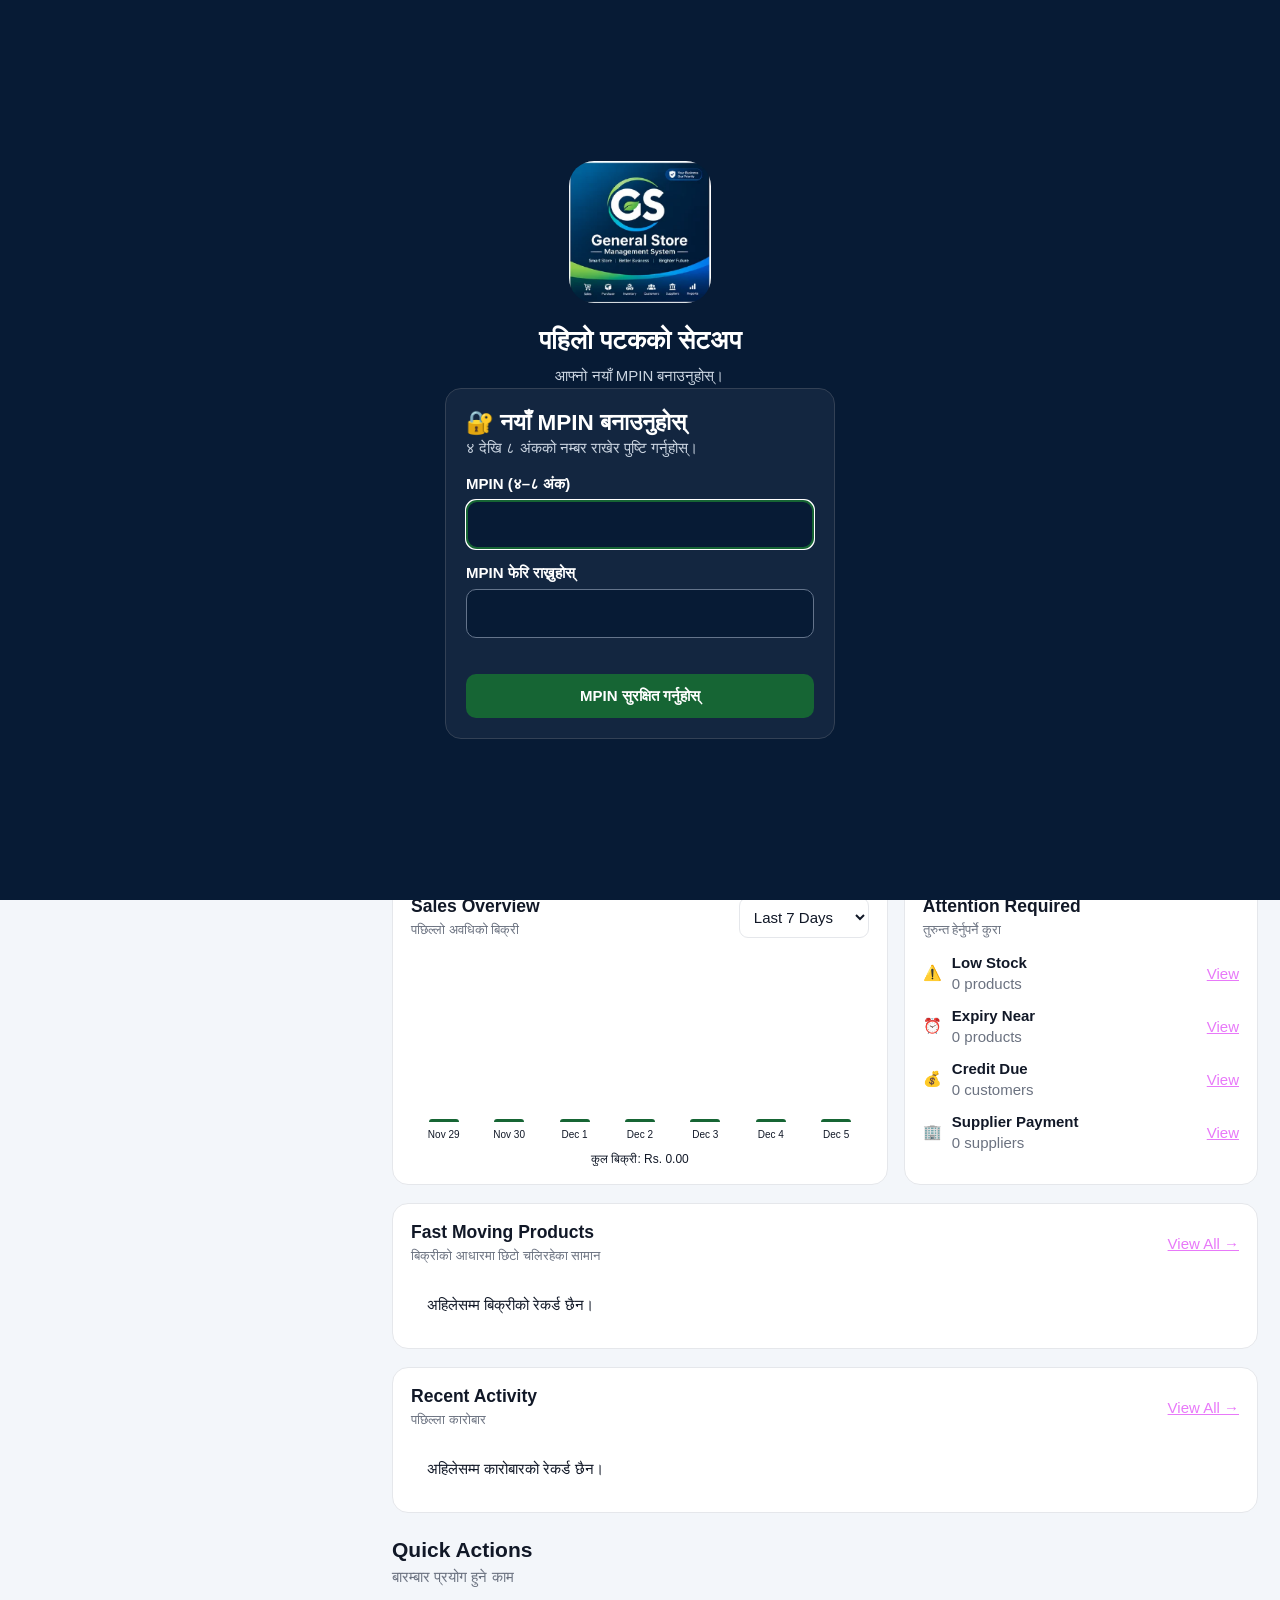
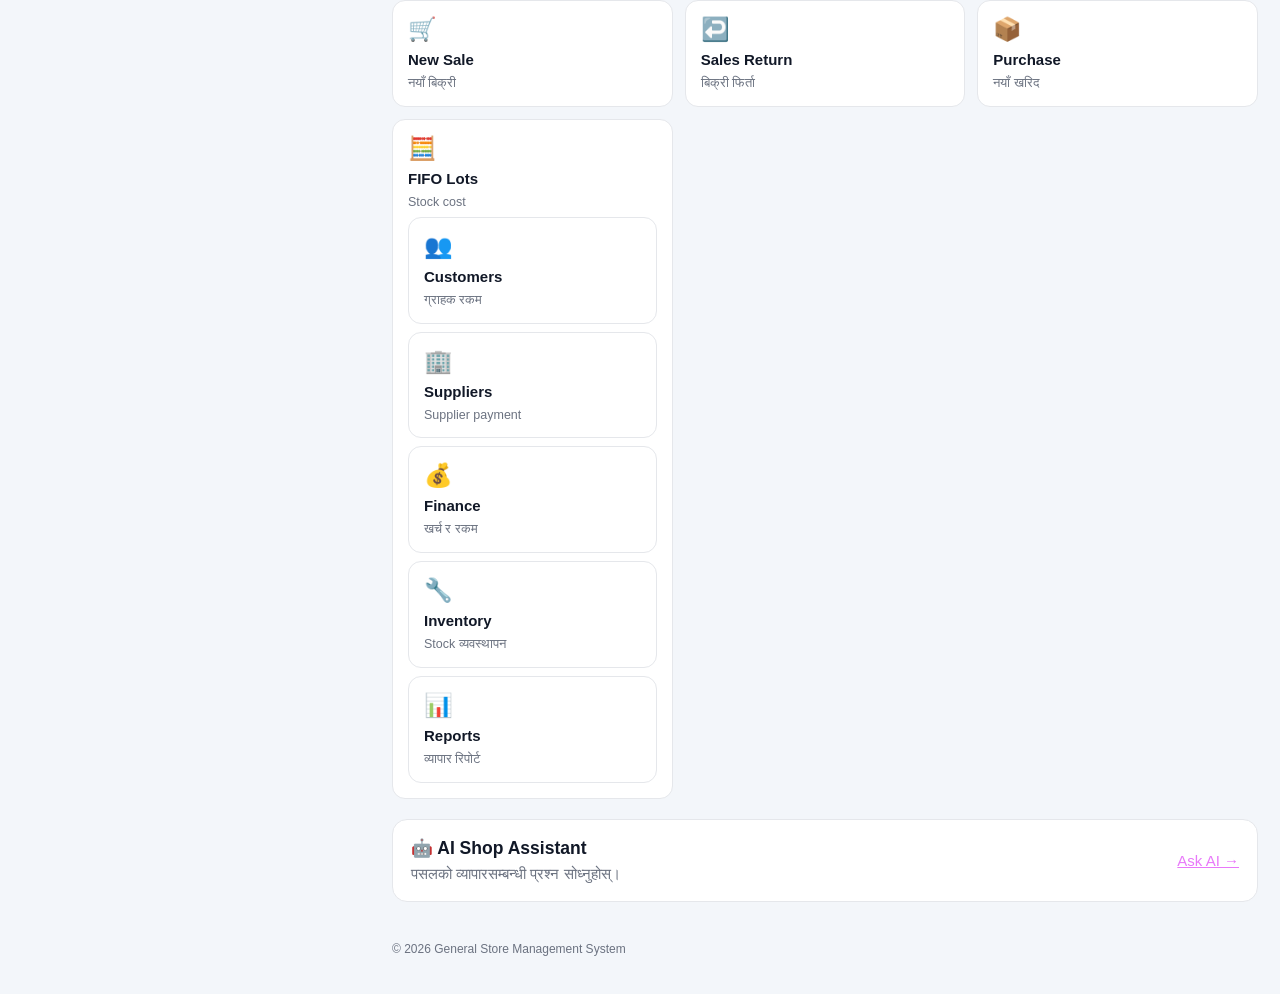
==== commit a91f8a15: "Refactor styles and layout in index.html Updated styles and layout adjustments in index.html, includ" ====
--- a/index.html
+++ b/index.html
@@ -11,21 +11,18 @@
   <link rel="icon" type="image/png" href="./gs192.png">
   <link rel="apple-touch-icon" href="./gs192.png">
   <link rel="stylesheet" href="./style.css?v=20261011-4">
-  <script src="./appearance.js></script>
+  <script src="./appearance.js"></script>
 
   <style>
     :root {
       --gs-bg: #111827;
-      --gs-panel: #1e293b;
-      --gs-input: #0f172a;
-      --gs-border: #334155;
-      --gs-text: var(--text-color, #f8fafc);
-      --gs-muted: var(--muted-color, #94a3b8);
+      --gs-panel: #202a3b;
+      --gs-input: #111827;
+      --gs-border: #3b4659;
+      --gs-text: var(--text-color, #111827);
+      --gs-muted: var(--muted-color, #6b7280);
       --gs-pink: var(--accent-color, #166534);
       --gs-sidebar-width: 370px;
-      --gs-shadow-sm: 0 4px 6px -1px rgba(0, 0, 0, 0.3), 0 2px 4px -2px rgba(0, 0, 0, 0.3);
-      --gs-shadow-md: 0 10px 15px -3px rgba(0, 0, 0, 0.4), 0 4px 6px -4px rgba(0, 0, 0, 0.4);
-      --gs-shadow-lg: 0 20px 25px -5px rgba(0, 0, 0, 0.5), 0 8px 10px -6px rgba(0, 0, 0, 0.5);
     }
 
     * { box-sizing: border-box; }
@@ -36,7 +33,7 @@
       margin: 0;
       background: var(--gs-bg);
       color: var(--gs-text);
-      font-family: var(--font-family, 'Segoe UI', system-ui, -apple-system, sans-serif);
+      font-family: var(--font-family, Arial, sans-serif);
       min-height: 100vh;
     }
 
@@ -51,10 +48,8 @@
       align-items: center;
       justify-content: space-between;
       gap: 12px;
-      padding: 12px 24px;
-      background: rgba(30, 41, 59, 0.85);
-      backdrop-filter: blur(12px);
-      -webkit-backdrop-filter: blur(12px);
+      padding: 12px 20px;
+      background: var(--gs-panel);
       border-bottom: 1px solid var(--gs-border);
       position: sticky;
       top: 0;
@@ -64,59 +59,49 @@
     .gs-topbar-left {
       display: flex;
       align-items: center;
-      gap: 16px;
+      gap: 14px;
       min-width: 0;
     }
 
     .gs-menu-toggle {
       border: 0;
-      background: rgba(255, 255, 255, 0.05);
+      background: transparent;
       color: var(--gs-text);
-      font-size: 24px;
+      font-size: 32px;
       cursor: pointer;
-      padding: 8px 12px;
-      border-radius: 10px;
+      padding: 3px 8px;
       flex-shrink: 0;
-      transition: background 0.2s ease, transform 0.2s ease;
-    }
-
-    .gs-menu-toggle:hover {
-      background: rgba(255, 255, 255, 0.12);
-      transform: scale(1.05);
     }
 
     .gs-topbar-title { min-width: 0; }
 
     .gs-topbar-title h1 {
       margin: 0;
-      font-size: 22px;
-      font-weight: 800;
-      letter-spacing: -0.02em;
+      font-size: 23px;
       overflow-wrap: anywhere;
     }
 
     .gs-topbar-title p {
-      margin: 3px 0 0;
+      margin: 5px 0 0;
       color: var(--gs-muted);
       font-size: 13px;
     }
 
+    /* Dashboard Avatar: Store Profile को operatorPhoto */
     .gs-topbar-avatar {
-      width: 54px;
-      height: 54px;
-      flex: 0 0 54px;
+      width: 58px;
+      height: 58px;
+      flex: 0 0 58px;
       display: grid;
       place-items: center;
       overflow: hidden;
       border-radius: 50%;
-      background: linear-gradient(135deg, #1e293b, #0f172a);
+      background: #111827;
       color: white;
-      font-size: 20px;
+      font-size: 22px;
       font-weight: 800;
       pointer-events: none;
       user-select: none;
-      border: 2px solid rgba(255, 255, 255, 0.15);
-      box-shadow: var(--gs-shadow-sm);
     }
 
     .gs-topbar-avatar img {
@@ -132,6 +117,7 @@
       min-height: calc(100vh - 88px);
     }
 
+    /* Sidebar: Store Profile फारम यहीँ स्थायी रूपमा रहन्छ */
     .gs-sidebar {
       position: fixed;
       top: 88px;
@@ -139,28 +125,28 @@
       bottom: 0;
       z-index: 1500;
       width: var(--gs-sidebar-width);
-      padding: 20px;
+      padding: 16px;
       overflow-y: auto;
       overscroll-behavior: contain;
-      background: #0f172a;
+      background: #111b2d;
       border-right: 1px solid var(--gs-border);
       transform: translateX(0);
-      transition: transform .3s cubic-bezier(0.4, 0, 0.2, 1);
+      transition: transform .25s ease;
     }
 
     .gs-sidebar-brand {
       display: flex;
       align-items: center;
-      gap: 14px;
-      padding: 4px 2px 20px;
-      margin-bottom: 20px;
+      gap: 12px;
+      padding: 4px 2px 18px;
+      margin-bottom: 16px;
       border-bottom: 1px solid var(--gs-border);
     }
 
     .gs-sidebar-brand img {
-      width: 54px;
-      height: 54px;
-      flex: 0 0 54px;
+      width: 58px;
+      height: 58px;
+      flex: 0 0 58px;
       object-fit: contain;
       border-radius: 14px;
     }
@@ -168,63 +154,57 @@
     .gs-sidebar-brand strong {
       display: block;
       font-size: 18px;
-      line-height: 1.3;
-      font-weight: 700;
+      line-height: 1.4;
     }
 
     .gs-sidebar-brand small {
       display: block;
       color: var(--gs-muted);
       margin-top: 4px;
-      font-size: 12px;
     }
 
     .gs-profile-card {
-      padding: 18px;
+      padding: 15px;
       border: 1px solid var(--gs-border);
-      border-radius: 18px;
+      border-radius: 17px;
       background: var(--gs-panel);
-      box-shadow: var(--gs-shadow-sm);
     }
 
     .gs-profile-card h2 {
-      margin: 0 0 8px;
-      font-size: 20px;
-      font-weight: 700;
+      margin: 0 0 7px;
+      font-size: 21px;
     }
 
     .gs-profile-intro {
       margin: 0 0 16px;
       color: var(--gs-muted);
-      line-height: 1.5;
+      line-height: 1.6;
       font-size: 13px;
     }
 
     .gs-profile-preview {
       display: flex;
       align-items: center;
-      gap: 14px;
+      gap: 12px;
       min-width: 0;
-      padding: 14px;
-      margin-bottom: 20px;
-      border-radius: 14px;
-      background: rgba(255, 255, 255, 0.03);
-      border: 1px solid rgba(255, 255, 255, 0.05);
+      padding: 12px;
+      margin-bottom: 18px;
+      border-radius: 13px;
+      background: rgba(255,255,255,.045);
     }
 
     .gs-profile-photo {
-      width: 58px;
-      height: 58px;
-      flex: 0 0 58px;
+      width: 62px;
+      height: 62px;
+      flex: 0 0 62px;
       display: grid;
       place-items: center;
       overflow: hidden;
       border-radius: 50%;
-      background: #0f172a;
+      background: #111827;
       color: white;
-      font-size: 20px;
+      font-size: 22px;
       font-weight: 800;
-      border: 2px solid var(--gs-border);
     }
 
     .gs-profile-photo img {
@@ -240,32 +220,29 @@
       overflow-wrap: anywhere;
     }
 
-    .gs-profile-preview strong { font-size: 15px; font-weight: 700; }
+    .gs-profile-preview strong { font-size: 15px; }
 
     .gs-profile-preview small {
       color: var(--gs-muted);
-      margin-top: 4px;
+      margin-top: 5px;
     }
 
     .gs-profile-form {
       display: grid;
       grid-template-columns: minmax(0, 1fr);
-      gap: 14px;
+      gap: 13px;
     }
 
     .gs-field {
       display: flex;
       flex-direction: column;
-      gap: 6px;
+      gap: 7px;
       min-width: 0;
     }
 
     .gs-field label {
-      font-size: 12px;
+      font-size: 13px;
       font-weight: 700;
-      letter-spacing: 0.02em;
-      text-transform: uppercase;
-      color: #cbd5e1;
     }
 
     .gs-field input,
@@ -273,64 +250,49 @@
     .gs-field textarea {
       width: 100%;
       min-width: 0;
-      padding: 11px 13px;
-      border: 1px solid var(--gs-border);
-      border-radius: 10px;
+      padding: 12px;
+      border: 1px solid #64748b;
+      border-radius: 11px;
       background: var(--gs-input);
       color: var(--gs-text);
       outline-offset: 2px;
-      transition: border-color 0.2s ease, box-shadow 0.2s ease;
     }
 
     .gs-field input:focus,
     .gs-field select:focus,
     .gs-field textarea:focus {
-      outline: none;
-      border-color: var(--gs-pink);
-      box-shadow: 0 0 0 3px rgba(22, 101, 52, 0.25);
+      outline: 2px solid var(--gs-pink);
     }
 
     .gs-field textarea {
-      min-height: 80px;
+      min-height: 78px;
       resize: vertical;
     }
 
     .gs-field small {
       color: var(--gs-muted);
       font-size: 12px;
-      line-height: 1.4;
+      line-height: 1.5;
     }
 
     .gs-profile-actions {
       display: flex;
       flex-wrap: wrap;
-      gap: 10px;
-      margin-top: 18px;
+      gap: 9px;
+      margin-top: 15px;
     }
 
     .gs-button {
       border: 0;
       border-radius: 10px;
-      padding: 12px 16px;
+      padding: 11px 13px;
       cursor: pointer;
       font-weight: 700;
-      transition: transform 0.15s ease, filter 0.15s ease, box-shadow 0.15s ease;
-    }
-
-    .gs-button:hover {
-      transform: translateY(-2px);
-      filter: brightness(1.1);
-      box-shadow: var(--gs-shadow-sm);
-    }
-
-    .gs-button:active {
-      transform: translateY(0);
     }
 
     .gs-save {
       background: var(--gs-pink);
       color: white;
-      flex: 1;
     }
 
     .gs-remove {
@@ -340,21 +302,19 @@
 
     .gs-profile-status {
       display: none;
-      margin-top: 14px;
-      padding: 12px;
+      margin-top: 13px;
+      padding: 11px;
       border-radius: 10px;
       background: #14532d;
       color: #dcfce7;
       line-height: 1.5;
       overflow-wrap: anywhere;
       font-size: 13px;
-      border: 1px solid #22c55e;
     }
 
     .gs-profile-status.error {
       background: #7f1d1d;
       color: #fee2e2;
-      border-color: #ef4444;
     }
 
     .gs-sidebar-overlay {
@@ -362,14 +322,13 @@
       position: fixed;
       inset: 88px 0 0;
       z-index: 1400;
-      background: rgba(0,0,0,.7);
-      backdrop-filter: blur(4px);
+      background: rgba(0,0,0,.65);
     }
 
     .gs-main {
       margin-left: var(--gs-sidebar-width);
       min-width: 0;
-      padding: 28px;
+      padding: 22px;
     }
 
     .gs-welcome {
@@ -377,70 +336,47 @@
       align-items: center;
       justify-content: space-between;
       flex-wrap: wrap;
-      gap: 16px;
-      margin-bottom: 28px;
-    }
-
-    .gs-welcome h2 { margin: 0 0 6px; font-size: 26px; font-weight: 800; }
+      gap: 15px;
+      margin-bottom: 24px;
+    }
+
+    .gs-welcome h2 { margin: 0 0 8px; }
 
     .gs-welcome p {
       color: var(--gs-muted);
       margin: 0;
-      line-height: 1.5;
+      line-height: 1.6;
     }
 
     .gs-primary-link {
       display: inline-flex;
       align-items: center;
       justify-content: center;
-      padding: 12px 20px;
-      border-radius: 12px;
+      padding: 12px 16px;
+      border-radius: 11px;
       background: var(--gs-pink);
       color: white;
       text-decoration: none;
       font-weight: 800;
       white-space: nowrap;
-      box-shadow: var(--gs-shadow-sm);
-      transition: transform 0.2s ease, box-shadow 0.2s ease, filter 0.2s ease;
-    }
-
-    .gs-primary-link:hover {
-      transform: translateY(-2px);
-      box-shadow: var(--gs-shadow-md);
-      filter: brightness(1.1);
-    }
-
-    .gs-stats-grid {
-      display: grid;
-      grid-template-columns: repeat(4, minmax(0, 1fr));
-      gap: 18px;
-      margin-bottom: 28px;
-    }
-
+    }
+
+    .gs-stats-grid,
     .gs-finance-grid {
       display: grid;
-      grid-template-columns: repeat(4, minmax(0, 1fr));
-      gap: 18px;
-      margin-bottom: 28px;
+      grid-template-columns: repeat(2, minmax(0, 1fr));
+      gap: 15px;
+      margin-bottom: 26px;
     }
 
     .gs-stat-card,
     .gs-finance-card,
     .gs-dashboard-card {
       min-width: 0;
-      padding: 20px;
+      padding: 18px;
       border: 1px solid var(--gs-border);
-      border-radius: 18px;
+      border-radius: 16px;
       background: var(--gs-panel);
-      box-shadow: var(--gs-shadow-sm);
-      transition: transform 0.25s cubic-bezier(0.4, 0, 0.2, 1), box-shadow 0.25s cubic-bezier(0.4, 0, 0.2, 1), border-color 0.25s ease;
-    }
-
-    .gs-stat-card:hover,
-    .gs-finance-card:hover {
-      transform: translateY(-4px);
-      box-shadow: var(--gs-shadow-md);
-      border-color: #475569;
     }
 
     .gs-stat-top {
@@ -458,51 +394,46 @@
       place-items: center;
       flex: 0 0 44px;
       border-radius: 12px;
-      background: rgba(255, 255, 255, 0.05);
-      border: 1px solid rgba(255, 255, 255, 0.08);
+      background: rgba(255,255,255,.09);
       font-size: 22px;
     }
 
-    .gs-stat-label { color: var(--gs-muted); font-size: 13px; font-weight: 600; }
+    .gs-stat-label { color: var(--gs-muted); font-size: 13px; }
 
     .gs-stat-value {
-      margin-top: 14px;
-      font-size: clamp(20px, 2.2vw, 28px);
+      margin-top: 15px;
+      font-size: clamp(20px, 2.5vw, 28px);
       font-weight: 800;
-      letter-spacing: -0.02em;
       overflow-wrap: anywhere;
     }
 
     .gs-stat-bottom {
-      margin-top: 12px;
+      margin-top: 11px;
       color: var(--gs-muted);
-      font-size: 12px;
+      font-size: 13px;
       display: flex;
       flex-wrap: wrap;
       gap: 8px;
-      align-items: center;
-    }
-
-    .gs-positive { color: #4ade80; font-weight: 700; }
-
-    .gs-section-heading { margin: 32px 0 16px; }
+    }
+
+    .gs-positive { color: #22c55e; }
+
+    .gs-section-heading { margin: 25px 0 14px; }
 
     .gs-section-heading h3 {
-      margin: 0 0 4px;
-      font-size: 22px;
-      font-weight: 800;
+      margin: 0 0 6px;
+      font-size: 21px;
     }
 
     .gs-section-heading p {
       margin: 0;
       color: var(--gs-muted);
-      font-size: 14px;
     }
 
     .gs-finance-card {
       display: flex;
       align-items: flex-start;
-      gap: 14px;
+      gap: 12px;
     }
 
     .gs-finance-card > div:last-child { min-width: 0; }
@@ -511,22 +442,18 @@
     .gs-finance-card strong,
     .gs-finance-card small { display: block; }
 
-    .gs-finance-card span { color: var(--gs-muted); font-size: 13px; font-weight: 600; }
-
-    .gs-finance-card small { color: var(--gs-muted); font-size: 12px; margin-top: 2px; }
+    .gs-finance-card span,
+    .gs-finance-card small { color: var(--gs-muted); }
 
     .gs-finance-card strong {
-      margin: 6px 0 2px;
-      font-size: 20px;
-      font-weight: 800;
-      letter-spacing: -0.01em;
+      margin: 5px 0;
       overflow-wrap: anywhere;
     }
 
     .gs-dashboard-grid {
       display: grid;
-      grid-template-columns: minmax(0, 1.5fr) minmax(0, 1fr);
-      gap: 20px;
+      grid-template-columns: minmax(0, 1.4fr) minmax(0, 1fr);
+      gap: 16px;
     }
 
     .gs-card-heading {
@@ -535,187 +462,84 @@
       align-items: center;
       flex-wrap: wrap;
       gap: 12px;
-      margin-bottom: 18px;
-    }
-
-    .gs-card-heading h3 { margin: 0 0 4px; font-size: 18px; font-weight: 700; }
+      margin-bottom: 16px;
+    }
+
+    .gs-card-heading h3 { margin: 0 0 5px; }
     .gs-card-heading p { margin: 0; color: var(--gs-muted); font-size: 13px; }
 
     #salesPeriod {
-      padding: 8px 12px;
+      padding: 10px;
       border: 1px solid var(--gs-border);
-      border-radius: 10px;
+      border-radius: 9px;
       background: var(--gs-input);
       color: var(--gs-text);
-      outline: none;
-      cursor: pointer;
     }
 
     .gs-chart-area { min-height: 180px; overflow-x: auto; }
-    .gs-attention-list { display: grid; gap: 12px; }
+    .gs-attention-list { display: grid; gap: 15px; }
 
     .gs-attention-item {
       display: flex;
       align-items: center;
-      gap: 12px;
+      gap: 10px;
       min-width: 0;
-      padding: 10px 12px;
-      border-radius: 12px;
-      background: rgba(255, 255, 255, 0.02);
-      border: 1px solid rgba(255, 255, 255, 0.04);
-      transition: background 0.2s ease;
-    }
-
-    .gs-attention-item:hover {
-      background: rgba(255, 255, 255, 0.05);
     }
 
     .gs-attention-text { flex: 1; min-width: 0; }
-    .gs-attention-text strong { display: block; font-size: 14px; }
-    .gs-attention-text span { display: block; margin-top: 2px; color: var(--gs-muted); font-size: 12px; }
+    .gs-attention-text strong,
+    .gs-attention-text span { display: block; }
+    .gs-attention-text span { margin-top: 4px; color: var(--gs-muted); }
 
     .gs-attention-item a,
-    .gs-text-link {
-      color: #f472b6;
-      text-decoration: none;
-      font-weight: 700;
-      font-size: 13px;
-      transition: color 0.2s ease;
-    }
-
-    .gs-attention-item a:hover,
-    .gs-text-link:hover {
-      color: #ec4899;
-      text-decoration: underline;
-    }
+    .gs-text-link { color: #e879f9; }
 
     .gs-table-wrap { width: 100%; overflow-x: auto; }
 
     .gs-quick-actions {
       display: grid;
       grid-template-columns: repeat(3, minmax(0, 1fr));
-      gap: 14px;
+      gap: 12px;
     }
 
     .gs-quick-action {
       display: flex;
       flex-direction: column;
-      gap: 6px;
+      gap: 8px;
       min-width: 0;
-      padding: 16px;
+      padding: 15px;
       border: 1px solid var(--gs-border);
-      border-radius: 14px;
+      border-radius: 13px;
       background: var(--gs-panel);
       color: var(--gs-text);
       text-decoration: none;
       overflow-wrap: anywhere;
-      box-shadow: var(--gs-shadow-sm);
-      transition: transform 0.2s cubic-bezier(0.4, 0, 0.2, 1), box-shadow 0.2s cubic-bezier(0.4, 0, 0.2, 1), border-color 0.2s ease, background 0.2s ease;
-    }
-
-    .gs-quick-action:hover {
-      transform: translateY(-3px);
-      box-shadow: var(--gs-shadow-md);
-      border-color: #64748b;
-      background: #26334d;
-    }
-
-    .gs-quick-action span { font-size: 26px; }
-    .gs-quick-action strong { font-size: 15px; }
-    .gs-quick-action small { color: var(--gs-muted); font-size: 12px; }
-
-    /* =========================================================
-       PREMIUM AI CARD DESIGN (Glow, Gradient, Modern Border)
-       ========================================================= */
+    }
+
+    .gs-quick-action span { font-size: 23px; }
+    .gs-quick-action small { color: var(--gs-muted); }
+
     .gs-ai-card {
-      position: relative;
       display: flex;
       align-items: center;
       justify-content: space-between;
       flex-wrap: wrap;
-      gap: 16px;
+      gap: 15px;
+      margin-top: 20px;
+      padding: 18px;
+      border: 1px solid var(--gs-border);
+      border-radius: 15px;
+      background: var(--gs-panel);
+    }
+
+    .gs-footer {
       margin-top: 24px;
-      padding: 24px 28px;
-      border-radius: 20px;
-      background: linear-gradient(135deg, #1e1b4b 0%, #311042 50%, #111827 100%);
-      border: 1px solid rgba(236, 72, 153, 0.3);
-      box-shadow: 0 10px 30px -10px rgba(168, 85, 247, 0.3);
-      overflow: hidden;
-      transition: transform 0.3s ease, box-shadow 0.3s ease, border-color 0.3s ease;
-    }
-
-    .gs-ai-card::before {
-      content: '';
-      position: absolute;
-      top: -50%;
-      left: -50%;
-      width: 200%;
-      height: 200%;
-      background: radial-gradient(circle, rgba(236, 72, 153, 0.12) 0%, transparent 60%);
-      pointer-events: none;
-      animation: aiGlow 8s infinite alternate ease-in-out;
-    }
-
-    @keyframes aiGlow {
-      0% { transform: translate(-10%, -10%); }
-      100% { transform: translate(10%, 10%); }
-    }
-
-    .gs-ai-card:hover {
-      transform: translateY(-4px);
-      box-shadow: 0 20px 40px -12px rgba(168, 85, 247, 0.45);
-      border-color: rgba(236, 72, 153, 0.6);
-    }
-
-    .gs-ai-card h3 {
-      margin: 0;
-      font-size: 20px;
-      font-weight: 800;
-      background: linear-gradient(135deg, #ffffff 0%, #f472b6 100%);
-      -webkit-background-clip: text;
-      -webkit-text-fill-color: transparent;
-      display: flex;
-      align-items: center;
-      gap: 8px;
-    }
-
-    .gs-ai-card p {
-      color: #cbd5e1 !important;
-      margin-top: 6px !important;
-      font-size: 14px;
-    }
-
-    .gs-ai-card .gs-text-link {
-      position: relative;
-      z-index: 2;
-      display: inline-flex;
-      align-items: center;
-      justify-content: center;
-      padding: 10px 20px;
-      border-radius: 12px;
-      background: linear-gradient(135deg, #ec4899 0%, #8b5cf6 100%);
-      color: white !important;
-      font-weight: 800;
-      box-shadow: 0 4px 14px rgba(236, 72, 153, 0.4);
-      transition: transform 0.2s ease, box-shadow 0.2s ease, filter 0.2s ease;
-    }
-
-    .gs-ai-card .gs-text-link:hover {
-      transform: scale(1.05);
-      box-shadow: 0 6px 20px rgba(236, 72, 153, 0.6);
-      filter: brightness(1.1);
-      text-decoration: none;
-    }
-
-    .gs-footer {
-      margin-top: 32px;
-      padding: 20px 0;
+      padding: 16px 0;
       color: var(--gs-muted);
-      font-size: 13px;
-      text-align: center;
-      border-top: 1px solid rgba(255,255,255,0.05);
-    }
-
+      font-size: 12px;
+    }
+
+    /* Mobile footer navigation */
     .gs-bottom-nav {
       position: fixed;
       z-index: 1200;
@@ -726,9 +550,8 @@
       grid-template-columns: repeat(4, minmax(0, 1fr));
       gap: 3px;
       padding: 8px 4px calc(8px + env(safe-area-inset-bottom));
-      background: rgba(15, 23, 42, 0.95);
-      backdrop-filter: blur(12px);
-      border-top: 1px solid var(--gs-border);
+      background: #111b2d;
+      border-top: 1px solid #354056;
     }
 
     .gs-bottom-nav a {
@@ -736,24 +559,23 @@
       align-items: center;
       justify-content: center;
       flex-direction: column;
-      gap: 4px;
+      gap: 5px;
       min-width: 0;
       min-height: 48px;
-      color: var(--gs-muted);
+      color: #cbd5e1;
       text-decoration: none;
-      font-size: 11px;
+      font-size: 12px;
       cursor: pointer;
-      border-radius: 8px;
-      transition: color 0.2s ease, background 0.2s ease;
-    }
-
-    .gs-bottom-nav .gs-nav-icon { font-size: 20px; }
+    }
+
+    .gs-bottom-nav .gs-nav-icon { font-size: 23px; }
 
     .gs-bottom-nav a.active {
-      color: #f472b6;
+      color: var(--gs-pink);
       font-weight: 800;
     }
 
+    /* All-menu grid */
     .gs-menu-dialog {
       display: none;
       position: fixed;
@@ -762,8 +584,7 @@
       align-items: center;
       justify-content: center;
       padding: 16px;
-      background: rgba(0,0,0,.8);
-      backdrop-filter: blur(6px);
+      background: rgba(0,0,0,.78);
     }
 
     .gs-menu-dialog.open { display: flex; }
@@ -772,63 +593,55 @@
       width: min(620px, 100%);
       max-height: 85dvh;
       overflow-y: auto;
-      padding: 22px;
+      padding: 18px;
       border: 1px solid var(--gs-border);
-      border-radius: 20px;
+      border-radius: 18px;
       background: var(--gs-panel);
-      box-shadow: var(--gs-shadow-lg);
     }
 
     .gs-menu-heading {
       display: flex;
       align-items: center;
       justify-content: space-between;
-      margin-bottom: 18px;
-    }
-
-    .gs-menu-heading h2 { margin: 0; font-size: 20px; }
+      margin-bottom: 15px;
+    }
+
+    .gs-menu-heading h2 { margin: 0; }
 
     .gs-menu-close {
       border: 0;
-      padding: 6px 12px;
-      border-radius: 8px;
-      background: rgba(255, 255, 255, 0.1);
+      padding: 8px 13px;
+      border-radius: 9px;
+      background: #4b5563;
       color: white;
-      font-size: 20px;
+      font-size: 22px;
       cursor: pointer;
-      transition: background 0.2s ease;
-    }
-
-    .gs-menu-close:hover { background: rgba(255, 255, 255, 0.2); }
+    }
 
     .gs-menu-grid {
       display: grid;
       grid-template-columns: repeat(2, minmax(0, 1fr));
-      gap: 12px;
+      gap: 10px;
     }
 
     .gs-menu-grid a {
       display: flex;
       align-items: center;
-      gap: 12px;
-      min-height: 54px;
-      padding: 12px 16px;
+      gap: 10px;
+      min-height: 57px;
+      padding: 12px;
       border: 1px solid var(--gs-border);
       border-radius: 12px;
       color: var(--gs-text);
       text-decoration: none;
       overflow-wrap: anywhere;
-      font-weight: 600;
-      background: rgba(255,255,255,0.02);
-      transition: background 0.2s ease, border-color 0.2s ease, transform 0.15s ease;
-    }
-
-    .gs-menu-grid a:hover {
-      background: rgba(255,255,255,0.06);
-      border-color: #64748b;
-      transform: translateY(-2px);
-    }
-
+    }
+
+    .gs-menu-grid a:active {
+      background: rgba(236,0,237,.18);
+    }
+
+    /* Splash + MPIN screen */
     .gs-startup {
       position: fixed;
       inset: 0;
@@ -848,31 +661,29 @@
 
     .gs-startup-logo {
       display: block;
-      width: 130px;
-      height: 130px;
+      width: 142px;
+      height: 142px;
       object-fit: contain;
-      margin: 0 auto 20px;
-      border-radius: 24px;
-      box-shadow: var(--gs-shadow-md);
+      margin: 0 auto 22px;
+      border-radius: 25px;
     }
 
     .gs-startup-card h1 {
       margin: 0 0 8px;
       font-size: 26px;
-      font-weight: 800;
     }
 
     .gs-startup-card p {
       color: #cbd5e1;
-      line-height: 1.5;
+      line-height: 1.6;
     }
 
     .gs-startup-progress {
       width: 100%;
-      height: 6px;
+      height: 5px;
       margin: 24px 0;
       border-radius: 20px;
-      background: #1e293b;
+      background: #334155;
       overflow: hidden;
     }
 
@@ -891,74 +702,57 @@
     .gs-pin-form {
       display: none;
       text-align: left;
-      padding: 24px;
-      border: 1px solid var(--gs-border);
-      border-radius: 20px;
-      background: #0f172a;
-      box-shadow: var(--gs-shadow-lg);
+      padding: 20px;
+      border: 1px solid #334155;
+      border-radius: 16px;
+      background: #132640;
     }
 
     .gs-pin-form label {
       display: block;
-      margin: 16px 0 6px;
+      margin: 15px 0 7px;
       font-weight: 700;
-      font-size: 13px;
     }
 
     .gs-pin-form input {
       width: 100%;
-      padding: 12px;
-      border: 1px solid var(--gs-border);
+      padding: 13px;
+      border: 1px solid #64748b;
       border-radius: 10px;
       background: #071b35;
       color: white;
-      font-size: 20px;
-      letter-spacing: 6px;
+      font-size: 18px;
+      letter-spacing: 4px;
       text-align: center;
     }
 
     .gs-pin-form button {
       width: 100%;
-      margin-top: 20px;
-      padding: 14px;
+      margin-top: 16px;
+      padding: 13px;
       border: 0;
       border-radius: 10px;
       background: var(--gs-pink);
       color: white;
       font-weight: 800;
       cursor: pointer;
-      box-shadow: var(--gs-shadow-sm);
-      transition: filter 0.2s ease, transform 0.2s ease;
-    }
-
-    .gs-pin-form button:hover {
-      filter: brightness(1.1);
-      transform: translateY(-2px);
     }
 
     .gs-pin-error {
       min-height: 20px;
-      color: #fca5a5;
+      color: #fecaca;
       font-size: 13px;
       line-height: 1.5;
-      margin-top: 8px;
     }
 
     #dashboardError {
       display: none;
-      margin: 12px 0 20px;
-      padding: 14px;
-      border-radius: 12px;
+      margin: 12px;
+      padding: 12px;
+      border-radius: 10px;
       background: #7f1d1d;
       color: white;
-      border: 1px solid #ef4444;
       overflow-wrap: anywhere;
-    }
-
-    /* RESPONSIVE LAYOUT ADJUSTMENTS */
-    @media (max-width: 1200px) {
-      .gs-stats-grid,
-      .gs-finance-grid { grid-template-columns: repeat(2, minmax(0, 1fr)); }
     }
 
     @media (max-width: 1000px) {
@@ -968,14 +762,14 @@
     }
 
     @media (max-width: 760px) {
-      .gs-topbar { height: 78px; padding: 10px 16px; }
-      .gs-topbar-title h1 { font-size: 19px; }
-      .gs-topbar-avatar { width: 46px; height: 46px; flex-basis: 46px; }
+      .gs-topbar { height: 78px; padding: 10px 12px; }
+      .gs-topbar-title h1 { font-size: 20px; }
+      .gs-topbar-avatar { width: 50px; height: 50px; flex-basis: 50px; }
 
       .gs-sidebar {
         top: 78px;
         bottom: 0;
-        width: min(90vw, 360px);
+        width: min(92vw, 390px);
         transform: translateX(-105%);
       }
 
@@ -986,43 +780,42 @@
 
       .gs-main {
         margin-left: 0;
-        padding: 18px 14px 90px;
+        padding: 17px 12px 90px;
       }
 
       .gs-bottom-nav { display: grid; }
 
       .gs-stats-grid,
-      .gs-finance-grid { gap: 12px; }
+      .gs-finance-grid { gap: 10px; }
 
       .gs-stat-card,
       .gs-finance-card,
-      .gs-dashboard-card { padding: 16px; }
+      .gs-dashboard-card { padding: 13px; }
 
       .gs-stat-icon,
       .gs-finance-icon {
-        width: 40px;
-        height: 40px;
-        flex-basis: 40px;
-        font-size: 20px;
-      }
-
-      .gs-stat-label { font-size: 12px; }
-      .gs-stat-value { font-size: 22px; }
+        width: 36px;
+        height: 36px;
+        flex-basis: 36px;
+        font-size: 19px;
+      }
+
+      .gs-stat-label { font-size: 11px; }
+      .gs-stat-value { font-size: 20px; }
       .gs-stat-bottom { font-size: 11px; }
-      .gs-finance-card { gap: 10px; }
-      .gs-finance-card span { font-size: 12px; }
+      .gs-finance-card { gap: 8px; }
+      .gs-finance-card span,
       .gs-finance-card small { font-size: 11px; }
-      .gs-finance-card strong { font-size: 16px; }
+      .gs-finance-card strong { font-size: 14px; }
       .gs-menu-grid { grid-template-columns: repeat(2, minmax(0, 1fr)); }
     }
 
-    @media (max-width: 480px) {
+    @media (max-width: 370px) {
       .gs-stats-grid,
-      .gs-finance-grid { grid-template-columns: repeat(1, minmax(0, 1fr)); }
-      .gs-quick-actions { grid-template-columns: repeat(1, minmax(0, 1fr)); }
+      .gs-finance-grid { grid-template-columns: 1fr; }
       .gs-menu-grid { grid-template-columns: 1fr; }
       .gs-topbar-title h1 { font-size: 17px; }
-      .gs-topbar-avatar { width: 42px; height: 42px; flex-basis: 42px; }
+      .gs-topbar-avatar { width: 43px; height: 43px; flex-basis: 43px; }
     }
   </style>
 </head>
@@ -1076,6 +869,7 @@
     </div>
 
     <!-- Dashboard Avatar: Store Profile मा Save गरिएको फोटो -->
+    <!-- यो Avatar क्लिक गर्न मिल्दैन; Sidebar को GS लोगो अलग र स्थायी छ -->
     <div class="gs-topbar-avatar" id="gsDashboardAvatar"
       aria-label="Store Profile photo">GS</div>
   </header>
@@ -1338,7 +1132,7 @@
         </article>
       </section>
 
-      <section class="gs-dashboard-card" style="margin-top:20px">
+      <section class="gs-dashboard-card" style="margin-top:18px">
         <div class="gs-card-heading">
           <div>
             <h3>Fast Moving Products</h3>
@@ -1349,7 +1143,7 @@
         <div class="gs-table-wrap" id="fastMovingArea"></div>
       </section>
 
-      <section class="gs-dashboard-card" style="margin-top:20px">
+      <section class="gs-dashboard-card" style="margin-top:18px">
         <div class="gs-card-heading">
           <div>
             <h3>Recent Activity</h3>
@@ -1375,7 +1169,7 @@
         <a class="gs-quick-action" href="./purchase.html">
           <span>📦</span><strong>Purchase</strong><small>नयाँ खरिद</small>
         </a>
-        <a class="gs-quick-action" href="./stock-lots.html">
+        <main class="gs-quick-action" href="./stock-lots.html">
           <span>🧮</span><strong>FIFO Lots</strong><small>Stock cost</small>
         </a>
         <a class="gs-quick-action" href="./customers.html">
@@ -1395,11 +1189,10 @@
         </a>
       </section>
 
-      <!-- PREMIUM AI CARD -->
       <section class="gs-ai-card">
         <div>
           <h3>🤖 AI Shop Assistant</h3>
-          <p>
+          <p style="color:var(--gs-muted);margin-top:6px">
             पसलको व्यापारसम्बन्धी प्रश्न सोध्नुहोस्।
           </p>
         </div>
@@ -1414,6 +1207,7 @@
 
   <!-- मोबाइल Footer Navigation -->
   <nav class="gs-bottom-nav" aria-label="Main navigation">
+    <!-- Overview मा एकपटक ट्याप गर्दा Grid खुल्छ -->
     <a href="./index.html" class="active" id="gsOverviewNav"
       aria-haspopup="dialog" aria-controls="gsMenuDialog">
       <span class="gs-nav-icon">⌂</span><span>Overview</span>
@@ -1559,6 +1353,7 @@
         $("gsProfilePreviewOwner").textContent = owner;
         document.title = name + " - Dashboard";
 
+        /* Store Profile को एउटै operatorPhoto दुवै ठाउँमा देखाउने */
         renderPhoto($("gsProfilePhotoPreview"), photo, name);
         renderPhoto($("gsDashboardAvatar"), photo, name);
       }
@@ -1663,6 +1458,7 @@
         if (event.key === KEY) loadProfile();
       });
 
+      /* उही पेजमा अन्य स्क्रिप्टले Profile update गरेमा Avatar refresh */
       window.addEventListener("gs:settings-updated", function (event) {
         if (event.detail && event.detail.settings) {
           currentPhoto = event.detail.settings.operatorPhoto || "";
@@ -1673,7 +1469,7 @@
       loadProfile();
     })();
 
-    /* Footer Overview */
+    /* Footer Overview: single tap मा Grid खोल्ने */
     (function () {
       const dialog = document.getElementById("gsMenuDialog");
       const close = document.getElementById("gsMenuClose");
@@ -1691,6 +1487,7 @@
         document.body.style.overflow = "";
       }
 
+      /* Double tap वा context menu आवश्यक छैन */
       overview.addEventListener("click", function (event) {
         event.preventDefault();
         openDialog();
@@ -1709,14 +1506,17 @@
         }
       });
 
+      /* Grid भित्रको link सामान्य रूपमा खुल्छ */
       menuLinks.forEach(function (link) {
         link.addEventListener("click", function () {
           closeDialog();
+          /* href browser ले सामान्य रूपमा खोल्छ */
         });
       });
     })();
 
-    /* Splash -> MPIN -> Dashboard */
+    /* Splash -> MPIN -> Dashboard
+       gs_mpin_security key र SHA-256 format कायम राखिएको छ। */
     (function () {
       const MPIN_KEY = "gs_mpin_security";
       const splash = document.getElementById("gsStartup");
@@ -1842,6 +1642,7 @@
         const storeName = settings.storeName || "Krishna G.C.";
         document.getElementById("gsStartupTitle").textContent = storeName;
 
+        /* कम्तीमा 1.5 सेकेन्ड Splash देखाउने */
         await new Promise(resolve => setTimeout(resolve, 1500));
 
         const config = readConfig();
@@ -1944,6 +1745,6 @@
     }
   </script>
 
-  <script src="./dashboard.js"></script>
+  <script src="./dashboard.js?"></script>
 </body>
 </html>
